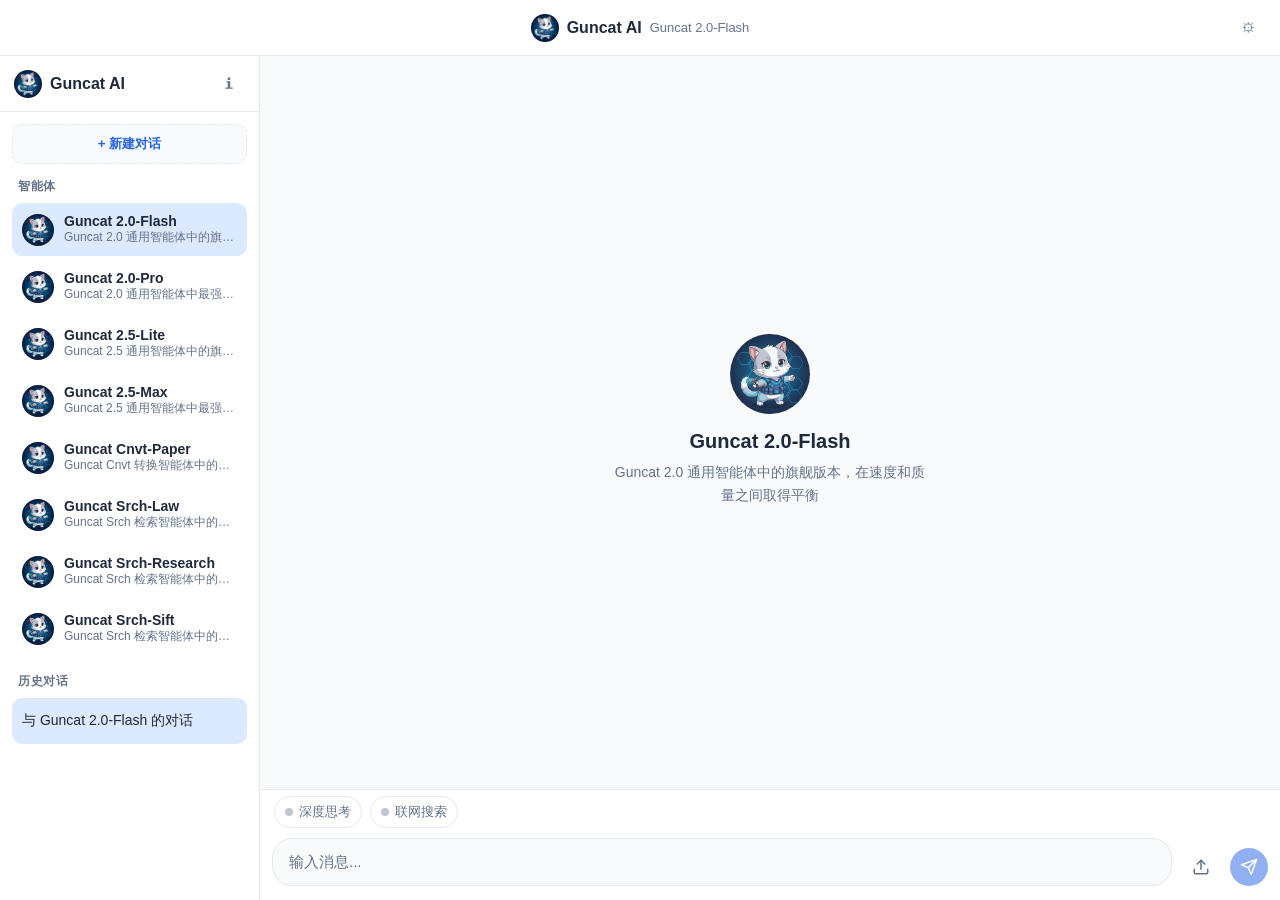
==== Guncat AI Web for API/index.html @ 1c925d7f "NEW" ====
<!DOCTYPE html>
<html lang="zh-CN">
<head>
  <meta charset="UTF-8">
  <meta name="viewport" content="width=device-width, initial-scale=1.0, maximum-scale=1.0, user-scalable=no">
  <title>Guncat AI</title>
  <link rel="icon" type="image/png" href="cat-avatar(1).png">
  <link rel="stylesheet" href="https://cdnjs.cloudflare.com/ajax/libs/highlight.js/11.9.0/styles/github-dark.min.css">
  <link rel="stylesheet" href="https://cdn.jsdelivr.net/npm/katex@0.16.9/dist/katex.min.css">
  <script src="https://cdnjs.cloudflare.com/ajax/libs/marked/12.0.0/marked.min.js"></script>
  <script src="https://cdnjs.cloudflare.com/ajax/libs/highlight.js/11.9.0/highlight.min.js"></script>
  <script src="https://cdn.jsdelivr.net/npm/katex@0.16.9/dist/katex.min.js"></script>
  <style>
    :root {
      --primary: #2563eb;
      --primary-light: #dbeafe;
      --bg: #f8fafc;
      --surface: #ffffff;
      --text: #1e293b;
      --text-secondary: #64748b;
      --border: #e2e8f0;
      --user-msg: #2563eb;
      --ai-msg: #f1f5f9;
      --shadow: 0 4px 6px -1px rgba(0,0,0,0.1);
    }

    @media (prefers-color-scheme: dark) {
      :root {
        --primary: #3b82f6;
        --primary-light: #1e3a5f;
        --bg: #0f172a;
        --surface: #1e293b;
        --text: #f1f5f9;
        --text-secondary: #94a3b8;
        --border: #334155;
        --user-msg: #3b82f6;
        --ai-msg: #1e293b;
        --shadow: 0 4px 6px -1px rgba(0,0,0,0.4);
      }
    }

    * { box-sizing: border-box; -webkit-tap-highlight-color: transparent; }
    html, body { height: 100%; margin: 0; font-family: -apple-system, BlinkMacSystemFont, "Segoe UI", Roboto, "Helvetica Neue", Arial, sans-serif; background: var(--bg); color: var(--text); }
    button { font-family: inherit; }

    .app { display: flex; flex-direction: column; height: 100vh; overflow: hidden; }

    /* Header */
    .header { height: 56px; background: var(--surface); border-bottom: 1px solid var(--border); display: flex; align-items: center; justify-content: space-between; padding: 0 12px; flex-shrink: 0; z-index: 10; }
    .header-left, .header-right { display: flex; align-items: center; gap: 8px; min-width: 80px; }
    .header-right { justify-content: flex-end; }
    .icon-btn { width: 40px; height: 40px; border-radius: 10px; border: none; background: transparent; color: var(--text-secondary); display: flex; align-items: center; justify-content: center; cursor: pointer; transition: background .2s; }
    .icon-btn:hover, .icon-btn:active { background: var(--bg); color: var(--primary); }
    .header-title { display: flex; align-items: center; gap: 8px; font-weight: 700; font-size: 16px; min-width: 0; }
    .header-title img { width: 28px; height: 28px; border-radius: 50%; object-fit: cover; flex-shrink: 0; }
    .header-title .brand-text { flex-shrink: 0; }
    .header-title .agent-name { max-width: 140px; overflow: hidden; text-overflow: ellipsis; white-space: nowrap; color: var(--text-secondary); font-weight: 500; font-size: 13px; }

    /* Main */
    .main { flex: 1; overflow: hidden; position: relative; display: flex; }

    /* Messages */
    .chat-area { flex: 1; display: flex; flex-direction: column; min-width: 0; }
    .messages { flex: 1; overflow-y: auto; padding: 16px 12px 120px; scroll-behavior: smooth; }
    .empty-state { display: flex; flex-direction: column; align-items: center; justify-content: center; height: 100%; color: var(--text-secondary); text-align: center; padding: 24px; }
    .empty-state img { width: 80px; height: 80px; border-radius: 50%; margin-bottom: 16px; opacity: .9; }
    .empty-state h2 { margin: 0 0 8px; font-size: 20px; color: var(--text); }
    .empty-state p { margin: 0 0 4px; font-size: 14px; line-height: 1.6; max-width: 320px; }

    .message { display: flex; gap: 10px; margin-bottom: 18px; animation: fadeIn .25s ease; }
    @keyframes fadeIn { from { opacity: 0; transform: translateY(6px); } to { opacity: 1; transform: translateY(0); } }
    .message.user { flex-direction: row-reverse; }
    .message .avatar { width: 34px; height: 34px; border-radius: 50%; flex-shrink: 0; object-fit: cover; background: var(--primary-light); }
    .message .bubble { max-width: min(82%, 680px); padding: 12px 14px; border-radius: 16px; font-size: 15px; line-height: 1.65; word-wrap: break-word; }
    .message.user .bubble { background: var(--user-msg); color: #fff; border-bottom-right-radius: 4px; }
    .message.ai .bubble { background: var(--ai-msg); color: var(--text); border-bottom-left-radius: 4px; }
    .message.ai.streaming .bubble::after { content: "▋"; animation: blink 1s infinite; margin-left: 2px; }
    @keyframes blink { 0%,100%{opacity:1} 50%{opacity:0} }

    .message-content { display: flex; flex-direction: column; align-items: flex-start; max-width: min(82%, 680px); }
    .message.ai .message-content { align-items: flex-start; }
    .message.user .message-content { align-items: flex-end; }
    .message-content .bubble { max-width: 100%; }
    .message-actions { display: flex; gap: 8px; margin-top: 6px; align-items: center; flex-wrap: wrap; }
    .message-actions .msg-action-btn { padding: 4px 10px; border-radius: 12px; border: 1px solid var(--border); background: var(--surface); color: var(--text-secondary); font-size: 12px; cursor: pointer; transition: all .2s; display: inline-flex; align-items: center; gap: 4px; }
    .message-actions .msg-action-btn:hover { border-color: var(--primary); color: var(--primary); background: var(--bg); }
    .message-actions .msg-action-btn.copied { border-color: #22c55e; color: #22c55e; background: rgba(34,197,94,.08); }
    .message.ai.streaming .message-actions { display: none; }

    .bubble pre { margin: 10px 0; border-radius: 10px; overflow-x: auto; }
    .bubble code { font-family: "SFMono-Regular", Consolas, "Liberation Mono", Menlo, monospace; font-size: 13px; }
    .code-block-wrapper { position: relative; }
    .code-block-wrapper pre { margin-top: 0; }
    .copy-code-btn { position: absolute; top: 6px; right: 6px; padding: 4px 8px; border-radius: 6px; border: none; background: var(--bg); color: var(--text-secondary); font-size: 12px; cursor: pointer; display: flex; align-items: center; gap: 4px; opacity: 0; transition: opacity .2s, background .2s; }
    .code-block-wrapper:hover .copy-code-btn { opacity: 1; }
    .copy-code-btn:hover { background: var(--surface); color: var(--text); }
    .copy-code-btn.copied { background: rgba(34,197,94,.25); color: #86efac; }
    @media (hover: none) {
      .copy-code-btn { opacity: 1; }
    }
    .bubble p { margin: 0 0 8px; }
    .bubble p:last-child { margin-bottom: 0; }
    .bubble ul, .bubble ol { margin: 8px 0; padding-left: 20px; }
    .bubble li { margin-bottom: 4px; }
    .bubble h1, .bubble h2, .bubble h3, .bubble h4 { margin: 14px 0 8px; line-height: 1.3; }
    .bubble blockquote { margin: 10px 0; padding: 8px 12px; border-left: 3px solid var(--primary); background: var(--primary-light); border-radius: 0 8px 8px 0; opacity: 0.6; }
    .bubble table { border-collapse: collapse; margin: 10px 0; font-size: 13px; }
    .bubble th, .bubble td { border: 1px solid var(--border); padding: 6px 10px; }
    .bubble th { background: var(--bg); }

    /* Input */
    .input-area { position: fixed; bottom: 0; left: 0; right: 0; background: var(--surface); border-top: 1px solid var(--border); padding: 10px 12px 14px; display: flex; gap: 10px; align-items: flex-end; z-index: 10; }
    .input-wrap { flex: 1; background: var(--bg); border: 1px solid var(--border); border-radius: 20px; padding: 10px 14px; display: flex; align-items: flex-end; gap: 8px; max-height: 140px; }
    #messageInput { flex: 1; border: none; outline: none; background: transparent; font-size: 15px; line-height: 1.5; resize: none; max-height: 120px; font-family: inherit; color: var(--text); }
    #messageInput::placeholder { color: var(--text-secondary); }
    .send-btn { width: 38px; height: 38px; border-radius: 50%; border: none; background: var(--primary); color: #fff; display: flex; align-items: center; justify-content: center; cursor: pointer; transition: opacity .2s, background .2s; flex-shrink: 0; }
    .send-btn:disabled { opacity: .5; cursor: not-allowed; }
    .send-btn.stop { background: #ef4444; }
    .send-btn.stop:hover { background: #dc2626; }
    .upload-btn { width: 38px; height: 38px; border-radius: 50%; border: none; background: transparent; color: var(--text-secondary); display: flex; align-items: center; justify-content: center; cursor: pointer; transition: all .2s; flex-shrink: 0; }
    .upload-btn:hover { background: var(--bg); color: var(--primary); }
    .upload-btn:disabled { opacity: .5; cursor: not-allowed; }
    .upload-btn.processing { color: var(--primary); animation: spin 1s linear infinite; }
    @keyframes spin { from { transform: rotate(0deg); } to { transform: rotate(360deg); } }
    .input-area.drag-over { border-color: var(--primary); box-shadow: inset 0 0 0 2px var(--primary-light); }
    .input-area.drag-over .input-wrap { border-color: var(--primary); background: var(--primary-light); }
    .file-preview-list { display: flex; flex-wrap: wrap; gap: 8px; margin: 0 0 6px; }
    .file-preview-item { display: flex; align-items: center; gap: 6px; padding: 6px 10px; background: var(--primary-light); border-radius: 16px; font-size: 13px; color: var(--primary); max-width: 100%; }
    .file-preview-item .file-name { flex: 1; overflow: hidden; text-overflow: ellipsis; white-space: nowrap; min-width: 0; }
    .file-preview-item .file-status { font-size: 11px; opacity: .8; flex-shrink: 0; }
    .file-preview-item .file-remove { width: 18px; height: 18px; border-radius: 50%; border: none; background: transparent; color: var(--primary); cursor: pointer; display: flex; align-items: center; justify-content: center; font-size: 11px; transition: background .2s; flex-shrink: 0; }
    .file-preview-item .file-remove:hover { background: var(--primary-light); }
    .attachments { display: flex; flex-wrap: wrap; gap: 6px; margin-top: 8px; align-items: center; }
    .attachment-tag { display: inline-flex; align-items: center; gap: 4px; padding: 5px 10px; background: var(--primary-light); border-radius: 12px; font-size: 12px; color: var(--primary); max-width: 100%; }
    .attachment-tag .attachment-name { overflow: hidden; text-overflow: ellipsis; white-space: nowrap; min-width: 0; }
    .message.user .attachment-tag { background: rgba(255,255,255,.2); color: #fff; }
    .attachment-thumb { width: 64px; height: 64px; object-fit: cover; border-radius: 8px; border: 1px solid var(--border); background: var(--bg); cursor: pointer; }
    .message.user .attachment-thumb { border-color: rgba(255,255,255,.3); background: rgba(255,255,255,.15); }

    /* Tool toggles (thinking / web search) */
    .tool-toggle { display: flex; align-items: center; gap: 6px; padding: 6px 10px; border-radius: 16px; border: 1px solid var(--border); background: var(--surface); cursor: pointer; font-size: 13px; color: var(--text-secondary); transition: all .2s; user-select: none; flex-shrink: 0; }
    .tool-toggle:hover { border-color: var(--primary); color: var(--primary); }
    .tool-toggle.active { background: var(--primary-light); border-color: var(--primary); color: var(--primary); font-weight: 600; }
    .tool-toggle .dot { width: 8px; height: 8px; border-radius: 50%; background: currentColor; opacity: .4; transition: opacity .2s; }
    .tool-toggle.active .dot { opacity: 1; box-shadow: 0 0 6px currentColor; }

    /* Input toolbar */
    .input-toolbar { display: flex; align-items: center; gap: 8px; padding: 0 14px 6px; margin: -4px -12px 4px; }

    /* Drawer */
    .drawer { position: fixed; top: 0; left: 0; width: 280px; height: 100%; background: var(--surface); box-shadow: var(--shadow); transform: translateX(-100%); transition: transform .25s ease; z-index: 30; display: flex; flex-direction: column; }
    .drawer.open { transform: translateX(0); }
    .drawer-header { height: 56px; border-bottom: 1px solid var(--border); display: flex; align-items: center; padding: 0 14px; font-weight: 700; gap: 8px; }
    .drawer-header img { width: 28px; height: 28px; border-radius: 50%; }
    .drawer-body { flex: 1; overflow-y: auto; padding: 12px; }
    .drawer-section { margin-bottom: 18px; }
    .drawer-section-title { font-size: 12px; font-weight: 600; color: var(--text-secondary); text-transform: uppercase; letter-spacing: .5px; margin-bottom: 8px; padding: 0 6px; }
    .new-chat-btn { width: 100%; padding: 10px; border-radius: 10px; border: 1px dashed var(--border); background: var(--bg); color: var(--primary); font-weight: 600; cursor: pointer; margin-bottom: 14px; }
    .new-chat-btn:hover { background: var(--primary-light); }
    .agent-item { display: flex; align-items: center; gap: 10px; padding: 10px; border-radius: 10px; cursor: pointer; transition: background .15s; margin-bottom: 4px; }
    .agent-item:hover { background: var(--bg); }
    .agent-item.active { background: var(--primary-light); }
    .agent-item img { width: 32px; height: 32px; border-radius: 50%; object-fit: cover; background: var(--primary-light); }
    .agent-info { flex: 1; min-width: 0; }
    .agent-info .name { font-size: 14px; font-weight: 600; white-space: nowrap; overflow: hidden; text-overflow: ellipsis; }
    .agent-info .desc { font-size: 12px; color: var(--text-secondary); white-space: nowrap; overflow: hidden; text-overflow: ellipsis; }
    .conv-item { display: flex; align-items: center; justify-content: space-between; padding: 10px; border-radius: 10px; cursor: pointer; transition: background .15s; margin-bottom: 4px; }
    .conv-item:hover { background: var(--bg); }
    .conv-item.active { background: var(--primary-light); }
    .conv-item .title { font-size: 14px; white-space: nowrap; overflow: hidden; text-overflow: ellipsis; flex: 1; }
    .conv-item .del { opacity: 0; color: var(--text-secondary); padding: 4px; border-radius: 6px; }
    .conv-item:hover .del { opacity: 1; }
    .conv-item .del:hover { color: #ef4444; background: rgba(239,68,68,.15); }

    /* Overlay */
    .overlay { position: fixed; inset: 0; background: rgba(0,0,0,.35); opacity: 0; pointer-events: none; transition: opacity .25s; z-index: 25; }
    .overlay.show { opacity: 1; pointer-events: auto; }

    /* Settings Modal */
    .modal { position: fixed; inset: 0; display: flex; align-items: flex-end; justify-content: center; z-index: 40; pointer-events: none; }
    .modal.show { pointer-events: auto; }
    .modal-backdrop { position: absolute; inset: 0; background: rgba(0,0,0,.4); opacity: 0; transition: opacity .25s; }
    .modal.show .modal-backdrop { opacity: 1; }
    .modal-panel { background: var(--surface); width: 100%; max-width: 560px; max-height: 90vh; border-radius: 20px 20px 0 0; transform: translateY(100%); transition: transform .3s ease; display: flex; flex-direction: column; z-index: 1; }
    .modal.show .modal-panel { transform: translateY(0); }
    .modal-header { padding: 16px; border-bottom: 1px solid var(--border); display: flex; align-items: center; justify-content: space-between; }
    .modal-header h3 { margin: 0; font-size: 18px; }
    .modal-close { width: 32px; height: 32px; border-radius: 8px; border: none; background: var(--bg); color: var(--text-secondary); cursor: pointer; }
    .modal-body { padding: 16px; overflow-y: auto; }
    .form-group { margin-bottom: 16px; }
    .form-group label { display: block; font-size: 13px; font-weight: 600; color: var(--text-secondary); margin-bottom: 6px; }
    .form-group select, .form-group input { width: 100%; padding: 10px 12px; border: 1px solid var(--border); border-radius: 10px; font-size: 14px; background: var(--bg); outline: none; color: var(--text); }
    .form-group input:focus, .form-group select:focus { border-color: var(--primary); }
    .preset-btns { display: flex; gap: 8px; margin-bottom: 12px; flex-wrap: wrap; }
    .preset-btn { padding: 8px 12px; border-radius: 8px; border: 1px solid var(--border); background: var(--bg); color: var(--text); font-size: 13px; cursor: pointer; }
    .preset-btn:hover { border-color: var(--primary); color: var(--primary); }
    .hint { font-size: 12px; color: var(--text-secondary); margin-top: 6px; line-height: 1.5; }
    .save-btn { width: 100%; padding: 12px; border-radius: 10px; border: none; background: var(--primary); color: #fff; font-weight: 600; cursor: pointer; margin-top: 8px; }
    .save-btn:hover { opacity: .9; }

    /* Advanced settings */
    .advanced-toggle { display: flex; align-items: center; justify-content: space-between; padding: 10px 0; border-top: 1px solid var(--border); margin-top: 8px; cursor: pointer; color: var(--text-secondary); font-size: 14px; font-weight: 600; }
    .advanced-toggle .arrow { transition: transform .2s; }
    .advanced-toggle.open .arrow { transform: rotate(180deg); }
    .advanced-panel { display: none; padding-bottom: 8px; }
    .advanced-panel.open { display: block; animation: slideDown .2s ease; }
    @keyframes slideDown { from { opacity: 0; transform: translateY(-6px); } to { opacity: 1; transform: translateY(0); } }
    .param-row { display: grid; grid-template-columns: 1fr 1fr; gap: 12px; }
    .param-help { font-size: 11px; color: var(--text-secondary); margin-top: 4px; }

    /* About modal */
    .drawer-header { position: relative; }
    .drawer-header .about-btn { width: 32px; height: 32px; margin-left: auto; border-radius: 8px; font-size: 20px; }
    .about-panel { max-width: 360px; }
    .about-body { text-align: center; padding: 24px 20px; }
    .about-logo img { width: 64px; height: 64px; border-radius: 50%; margin-bottom: 12px; }
    .about-logo .about-name { font-size: 20px; font-weight: 700; color: var(--text); margin-bottom: 4px; }
    .about-logo .about-version { font-size: 14px; color: var(--text-secondary); margin-bottom: 20px; }
    .about-links { margin-bottom: 20px; }
    .about-links a { display: inline-flex; align-items: center; gap: 8px; padding: 8px 16px; border-radius: 10px; background: var(--bg); color: var(--text); text-decoration: none; font-size: 14px; transition: background .2s, color .2s; border: 1px solid var(--border); }
    .about-links a:hover { background: var(--primary-light); color: var(--primary); border-color: var(--primary); }
    .about-copyright { font-size: 12px; color: var(--text-secondary); margin: 0; }

    /* Toast */
    .toast { position: fixed; top: 68px; left: 50%; transform: translateX(-50%) translateY(-20px); background: var(--surface); color: var(--text); padding: 10px 16px; border-radius: 20px; font-size: 13px; opacity: 0; pointer-events: none; transition: all .25s; z-index: 50; box-shadow: var(--shadow); }
    .toast.show { opacity: 1; transform: translateX(-50%) translateY(0); }

    /* Image preview lightbox */
    .img-lightbox { position: fixed; inset: 0; background: rgba(0,0,0,.78); display: flex; align-items: center; justify-content: center; opacity: 0; pointer-events: none; transition: opacity .25s; z-index: 60; padding: 24px; }
    .img-lightbox.show { opacity: 1; pointer-events: auto; }
    .img-lightbox img { max-width: min(720px, 80vw); max-height: min(540px, 70vh); border-radius: 12px; box-shadow: 0 20px 50px rgba(0,0,0,.4); object-fit: contain; background: #000; }
    .img-lightbox .close-btn { position: absolute; top: 16px; right: 16px; width: 40px; height: 40px; border-radius: 50%; border: none; background: var(--surface); color: var(--text); font-size: 20px; cursor: pointer; display: flex; align-items: center; justify-content: center; backdrop-filter: blur(4px); opacity: 0.85; }
    .img-lightbox .close-btn:hover { opacity: 1; }

    @media (min-width: 768px) {
      .drawer { position: relative; transform: none; width: 260px; box-shadow: none; border-right: 1px solid var(--border); }
      .header .menu-btn { display: none; }
      .overlay { display: none; }
      .messages { padding-bottom: 16px; }
      .input-area { position: relative; border-top: 1px solid var(--border); }
      .modal-panel { border-radius: 16px; transform: translateY(20px); opacity: 0; }
      .modal.show .modal-panel { transform: translateY(0); opacity: 1; }
      .modal { align-items: center; }
    }

    @media (max-width: 480px) {
      .header { padding: 0 8px; }
      .header-left, .header-right { min-width: auto; gap: 4px; }
      .header-title { gap: 6px; font-size: 15px; }
      .header-title .brand-text { display: none; }
      .header-title .agent-name { max-width: 160px; font-size: 12px; }
      .icon-btn { width: 36px; height: 36px; }
    }
  </style>
</head>
<body>
  <div class="app">
    <header class="header">
      <div class="header-left">
        <button class="icon-btn menu-btn" id="menuBtn" title="菜单">☰</button>
      </div>
      <div class="header-title">
        <img src="cat-avatar(1).png" alt="Guncat">
        <span class="brand-text">Guncat AI</span>
        <span class="agent-name" id="headerAgentName"></span>
      </div>
      <div class="header-right">
        <button class="icon-btn" id="settingsBtn" title="API 设置">⚙</button>
      </div>
    </header>

    <div class="main">
      <nav class="drawer" id="drawer">
        <div class="drawer-header">
          <img src="cat-avatar(1).png" alt="Guncat">
          <span>Guncat AI</span>
          <button class="icon-btn about-btn" id="aboutBtn" title="关于">ℹ</button>
        </div>
        <div class="drawer-body">
          <button class="new-chat-btn" id="newChatBtn">+ 新建对话</button>
          <div class="drawer-section">
            <div class="drawer-section-title">智能体</div>
            <div id="agentList"></div>
          </div>
          <div class="drawer-section">
            <div class="drawer-section-title">历史对话</div>
            <div id="conversationList"></div>
          </div>
        </div>
      </nav>

      <div class="overlay" id="overlay"></div>

      <div class="chat-area">
        <div class="messages" id="messages">
          <div class="empty-state">
            <img src="cat-avatar(1).png" alt="Guncat">
            <h2>Guncat AI</h2>
            <p>选择一个智能体，配置 API 后即可开始对话。</p>
            <p>支持 Deepseek API 与火山方舟引擎两种预置接入方式。</p>
          </div>
        </div>

        <div class="input-area">
          <div style="flex:1; display:flex; flex-direction:column;">
            <div class="input-toolbar">
              <div class="tool-toggle thinking-toggle" id="thinkingToggle" title="开启/关闭深度思考">
                <span class="dot"></span>
                <span>深度思考</span>
              </div>
              <div class="tool-toggle web-search-toggle" id="webSearchToggle" title="开启/关闭联网搜索">
                <span class="dot"></span>
                <span>联网搜索</span>
              </div>
            </div>
            <div class="file-preview-list" id="filePreviewList" style="display:none;"></div>
            <div class="input-wrap">
              <textarea id="messageInput" rows="1" placeholder="输入消息..."></textarea>
            </div>
          </div>
          <input type="file" id="fileInput" style="display:none" accept="image/*,.txt,.pdf,.doc,.docx,.json,.js,.ts,.md,.csv,.xlsx,.xls,.ppt,.pptx" multiple>
          <button class="upload-btn icon-btn" id="uploadBtn" title="上传文件/图片" type="button">
            <svg width="18" height="18" viewBox="0 0 24 24" fill="none" stroke="currentColor" stroke-width="2" stroke-linecap="round" stroke-linejoin="round"><path d="M21 15v4a2 2 0 0 1-2 2H5a2 2 0 0 1-2-2v-4"></path><polyline points="17 8 12 3 7 8"></polyline><line x1="12" y1="3" x2="12" y2="15"></line></svg>
          </button>
          <button class="send-btn" id="sendBtn" disabled>
            <svg width="18" height="18" viewBox="0 0 24 24" fill="none" stroke="currentColor" stroke-width="2" stroke-linecap="round" stroke-linejoin="round"><line x1="22" y1="2" x2="11" y2="13"></line><polygon points="22 2 15 22 11 13 2 9 22 2"></polygon></svg>
          </button>
        </div>
      </div>
    </div>
  </div>

  <div class="modal" id="settingsModal">
    <div class="modal-backdrop" id="settingsBackdrop"></div>
    <div class="modal-panel">
      <div class="modal-header">
        <h3>API 配置</h3>
        <button class="modal-close" id="closeSettings">✕</button>
      </div>
      <div class="modal-body">
        <div class="form-group">
          <label>快速选择预设</label>
          <div class="preset-btns">
            <button class="preset-btn" data-preset="deepseek">Deepseek API</button>
            <button class="preset-btn" data-preset="volcano">火山方舟引擎</button>
          </div>
        </div>
        <div class="form-group">
          <label for="apiProvider">接入方式</label>
          <select id="apiProvider">
            <option value="custom">自定义 OpenAI 兼容接口</option>
            <option value="deepseek">Deepseek API</option>
            <option value="volcano">火山方舟引擎</option>
          </select>
        </div>
        <div class="form-group">
          <label for="apiBaseUrl">Base URL</label>
          <input type="text" id="apiBaseUrl" placeholder="https://api.example.com/v1">
        </div>
        <div class="form-group">
          <label for="apiKey">API Key</label>
          <input type="password" id="apiKey" placeholder="sk-...">
        </div>
        <div class="form-group">
          <label for="apiModel">模型名称 / Endpoint ID</label>
          <input type="text" id="apiModel" placeholder="deepseek-chat">
        </div>
        <div class="advanced-toggle" id="advancedToggle">
          <span>高级模型参数</span>
          <span class="arrow">▼</span>
        </div>
        <div class="advanced-panel" id="advancedPanel">
          <div class="form-group">
            <label for="apiTemperature">Temperature</label>
            <input type="number" id="apiTemperature" step="0.1" min="0" max="2" placeholder="例如 0.7">
            <p class="param-help">数值越低回答越确定，越高越随机。</p>
          </div>
          <div class="param-row">
            <div class="form-group">
              <label for="apiTopP">Top P</label>
              <input type="number" id="apiTopP" step="0.1" min="0" max="1" placeholder="0.9">
            </div>
            <div class="form-group">
              <label for="apiMaxTokens">Max Tokens</label>
              <input type="number" id="apiMaxTokens" step="1" min="1" placeholder="4096">
            </div>
          </div>
          <div class="form-group">
            <label for="apiExtraBody">额外请求参数（JSON 格式）</label>
            <textarea id="apiExtraBody" rows="3" placeholder='{"presence_penalty": 0, "frequency_penalty": 0}' style="width:100%; padding:10px 12px; border:1px solid var(--border); border-radius:10px; font-size:13px; font-family:monospace; resize:vertical;"></textarea>
            <p class="param-help">会合并到请求体中，适合自定义 provider 专属参数。</p>
          </div>
        </div>
        <div class="advanced-toggle" id="multimodalToggle">
          <span>多模态解析 API（可选）</span>
          <span class="arrow">▼</span>
        </div>
        <div class="advanced-panel" id="multimodalPanel">
          <p class="param-help">上传图片或文件时，先用该 API 解析内容。默认使用智谱 GLM-4.6V-Flash。</p>
          <div class="form-group">
            <label for="mmBaseUrl">Base URL</label>
            <input type="text" id="mmBaseUrl" placeholder="https://open.bigmodel.cn/api/paas/v4">
          </div>
          <div class="form-group">
            <label for="mmApiKey">API Key</label>
            <input type="password" id="mmApiKey" placeholder="...">
          </div>
          <div class="form-group">
            <label for="mmModel">模型名称</label>
            <input type="text" id="mmModel" placeholder="glm-4.6v-flash">
          </div>
        </div>
        <p class="hint" id="apiHint">所有配置仅保存在浏览器本地（localStorage），不会上传到任何服务器。</p>
        <button class="save-btn" id="saveSettings">保存配置</button>
      </div>
    </div>
  </div>

  <div class="toast" id="toast"></div>

  <div class="modal" id="aboutModal">
    <div class="modal-backdrop" id="aboutBackdrop"></div>
    <div class="modal-panel about-panel">
      <div class="modal-header">
        <h3>关于</h3>
        <button class="modal-close" id="closeAbout">✕</button>
      </div>
      <div class="modal-body about-body">
        <div class="about-logo">
          <img src="cat-avatar(1).png" alt="Guncat">
          <div class="about-name">Guncat AI</div>
          <div class="about-version">version 3.0.0</div>
        </div>
        <div class="about-links">
          <a href="https://github.com/zhubowen-bot" target="_blank" rel="noopener noreferrer">
            <svg width="16" height="16" viewBox="0 0 24 24" fill="currentColor"><path d="M12 0C5.37 0 0 5.37 0 12c0 5.31 3.435 9.795 8.205 11.385.6.105.825-.255.825-.57 0-.285-.015-1.23-.015-2.235-3.015.555-3.795-.735-4.035-1.41-.135-.345-.72-1.41-1.23-1.695-.42-.225-1.02-.78-.015-.795.945-.015 1.62.87 1.845 1.23 1.08 1.815 2.805 1.305 3.495.99.105-.78.42-1.305.765-1.605-2.67-.3-5.46-1.335-5.46-5.925 0-1.305.465-2.385 1.23-3.225-.12-.3-.54-1.53.12-3.18 0 0 1.005-.315 3.3 1.23.96-.27 1.98-.405 3-.405s2.04.135 3 .405c2.295-1.56 3.3-1.23 3.3-1.23.66 1.65.24 2.88.12 3.18.765.84 1.23 1.905 1.23 3.225 0 4.605-2.805 5.625-5.475 5.925.435.375.81 1.095.81 2.22 0 1.605-.015 2.895-.015 3.3 0 .315.225.69.825.57A12.02 12.02 0 0024 12c0-6.63-5.37-12-12-12z"/></svg>
            <span>开源仓库</span>
          </a>
        </div>
        <p class="about-copyright">© 2026 Guncat AI</p>
      </div>
    </div>
  </div>

  <div class="img-lightbox" id="imgLightbox">
    <button class="close-btn" id="imgLightboxClose" title="关闭">✕</button>
    <img src="" alt="预览" id="imgLightboxImg">
  </div>

  <script>
    (function() {
      const LS_KEYS = {
        config: 'guncat_api_config',
        multimodalConfig: 'guncat_mm_config',
        conversations: 'guncat_conversations',
        currentAgent: 'guncat_current_agent',
        currentConv: 'guncat_current_conv',
        thinking: 'guncat_thinking_enabled',
        webSearch: 'guncat_web_search_enabled'
      };

      const DEFAULT_MM_CONFIG = {
        baseUrl: 'https://open.bigmodel.cn/api/paas/v4',
        apiKey: '',
        model: 'glm-4.6v-flash'
      };

      const PRESETS = {
        deepseek: { provider: 'deepseek', baseUrl: 'https://api.deepseek.com', model: 'deepseek-chat' },
        volcano: { provider: 'volcano', baseUrl: 'https://ark.cn-beijing.volces.com/api/v3', model: '' }
      };

      let agents = [];
      let currentAgent = null;
      let currentConversationId = null;
      let conversations = [];
      let isStreaming = false;
      let abortController = null;
      let thinkingEnabled = localStorage.getItem(LS_KEYS.thinking) === 'true';
      let webSearchEnabled = localStorage.getItem(LS_KEYS.webSearch) === 'true';
      let pendingFiles = [];

      // 流式输出渲染节流，避免输出太快时页面抖动
      let streamUpdatePending = false;
      let streamUpdateEl = null;
      let streamUpdateContent = null;
      let streamUpdateLastTime = 0;
      const STREAM_UPDATE_INTERVAL = 50; // ms，约 20fps

      const ICONS = {
        send: '<svg width="18" height="18" viewBox="0 0 24 24" fill="none" stroke="currentColor" stroke-width="2" stroke-linecap="round" stroke-linejoin="round"><line x1="22" y1="2" x2="11" y2="13"></line><polygon points="22 2 15 22 11 13 2 9 22 2"></polygon></svg>',
        stop: '<svg width="18" height="18" viewBox="0 0 24 24" fill="none" stroke="currentColor" stroke-width="2" stroke-linecap="round" stroke-linejoin="round"><rect x="6" y="6" width="12" height="12" rx="2" ry="2"></rect></svg>'
      };

      const els = {
        messages: document.getElementById('messages'),
        input: document.getElementById('messageInput'),
        sendBtn: document.getElementById('sendBtn'),
        menuBtn: document.getElementById('menuBtn'),
        drawer: document.getElementById('drawer'),
        overlay: document.getElementById('overlay'),
        agentList: document.getElementById('agentList'),
        conversationList: document.getElementById('conversationList'),
        newChatBtn: document.getElementById('newChatBtn'),
        settingsBtn: document.getElementById('settingsBtn'),
        settingsModal: document.getElementById('settingsModal'),
        settingsBackdrop: document.getElementById('settingsBackdrop'),
        closeSettings: document.getElementById('closeSettings'),
        saveSettings: document.getElementById('saveSettings'),
        apiProvider: document.getElementById('apiProvider'),
        apiBaseUrl: document.getElementById('apiBaseUrl'),
        apiKey: document.getElementById('apiKey'),
        apiModel: document.getElementById('apiModel'),
        apiHint: document.getElementById('apiHint'),
        headerAgentName: document.getElementById('headerAgentName'),
        toast: document.getElementById('toast'),
        thinkingToggle: document.getElementById('thinkingToggle'),
        webSearchToggle: document.getElementById('webSearchToggle'),
        advancedToggle: document.getElementById('advancedToggle'),
        advancedPanel: document.getElementById('advancedPanel'),
        apiTemperature: document.getElementById('apiTemperature'),
        apiTopP: document.getElementById('apiTopP'),
        apiMaxTokens: document.getElementById('apiMaxTokens'),
        apiExtraBody: document.getElementById('apiExtraBody'),
        uploadBtn: document.getElementById('uploadBtn'),
        fileInput: document.getElementById('fileInput'),
        filePreviewList: document.getElementById('filePreviewList'),
        multimodalToggle: document.getElementById('multimodalToggle'),
        multimodalPanel: document.getElementById('multimodalPanel'),
        mmBaseUrl: document.getElementById('mmBaseUrl'),
        mmApiKey: document.getElementById('mmApiKey'),
        mmModel: document.getElementById('mmModel'),
        imgLightbox: document.getElementById('imgLightbox'),
        imgLightboxImg: document.getElementById('imgLightboxImg'),
        imgLightboxClose: document.getElementById('imgLightboxClose'),
        aboutBtn: document.getElementById('aboutBtn'),
        aboutModal: document.getElementById('aboutModal'),
        aboutBackdrop: document.getElementById('aboutBackdrop'),
        closeAbout: document.getElementById('closeAbout')
      };

      function showToast(msg) {
        els.toast.textContent = msg;
        els.toast.classList.add('show');
        setTimeout(() => els.toast.classList.remove('show'), 2200);
      }

      function openImageLightbox(src) {
        els.imgLightboxImg.src = src;
        els.imgLightbox.classList.add('show');
      }
      function closeImageLightbox() {
        els.imgLightbox.classList.remove('show');
        setTimeout(() => { els.imgLightboxImg.src = ''; }, 250);
      }

      function loadFromStorage(key, fallback) {
        try { return JSON.parse(localStorage.getItem(key)) || fallback; }
        catch { return fallback; }
      }
      function saveToStorage(key, val) { localStorage.setItem(key, JSON.stringify(val)); }

      async function loadAgents() {
        try {
          const res = await fetch('agents.json');
          if (!res.ok) throw new Error('无法加载 agents.json');
          const data = await res.json();
          agents = data.agents || [];
          for (const agent of agents) {
            if (agent.promptFile) {
              try {
                const pr = await fetch(agent.promptFile);
                if (pr.ok) agent.systemPrompt = await pr.text();
              } catch (e) { console.warn('加载提示词失败:', agent.promptFile, e); }
            }
          }
          renderAgentList();
        } catch (err) {
          showToast('加载智能体失败：' + err.message);
        }
      }

      function renderAgentList() {
        els.agentList.innerHTML = agents.map(a => `
          <div class="agent-item ${currentAgent?.id === a.id ? 'active' : ''}" data-id="${a.id}">
            <img src="cat-avatar(1).png" alt="">
            <div class="agent-info">
              <div class="name">${escapeHtml(a.name)}</div>
              <div class="desc">${escapeHtml(a.description)}</div>
            </div>
          </div>
        `).join('');
        els.agentList.querySelectorAll('.agent-item').forEach(el => {
          el.addEventListener('click', () => { selectAgent(el.dataset.id); closeDrawer(); });
        });
      }

      function cleanupEmptyConversation() {
        const currentConv = getCurrentConversation();
        if (currentConv && currentConv.messages.length === 0) {
          conversations = conversations.filter(c => c.id !== currentConv.id);
          currentConversationId = null;
          saveConversations();
        }
      }

      function selectAgent(id, options = {}) {
        const agent = agents.find(a => a.id === id);
        if (!agent) return;
        currentAgent = agent;
        localStorage.setItem(LS_KEYS.currentAgent, id);
        els.headerAgentName.textContent = agent.name;
        renderAgentList();

        if (!options.skipConversationSwitch) {
          cleanupEmptyConversation();
          const agentConvs = conversations
            .filter(c => c.agentId === id)
            .sort((a, b) => b.createdAt - a.createdAt);
          if (agentConvs.length > 0) {
            openConversation(agentConvs[0].id, { skipAgentSync: true });
          } else {
            startNewConversation();
          }
        }
      }

      function loadConversations() {
        conversations = loadFromStorage(LS_KEYS.conversations, []);
        const savedConv = localStorage.getItem(LS_KEYS.currentConv);
        if (savedConv && conversations.find(c => c.id === savedConv)) {
          openConversation(savedConv);
        } else if (conversations.length) {
          openConversation(conversations[0].id);
        } else {
          const savedAgentId = localStorage.getItem(LS_KEYS.currentAgent);
          const defaultAgentId = savedAgentId && agents.find(a => a.id === savedAgentId) ? savedAgentId : agents[0]?.id;
          if (defaultAgentId) selectAgent(defaultAgentId);
        }
        renderConversationList();
      }

      function saveConversations() {
        try {
          saveToStorage(LS_KEYS.conversations, conversations);
        } catch (err) {
          console.error('保存对话失败:', err);
          showToast('保存对话失败：数据过大，请减少附件或图片大小');
        }
      }

      function renderConversationList() {
        els.conversationList.innerHTML = conversations.map(c => {
          const agent = agents.find(a => a.id === c.agentId) || agents[0] || { name: '智能体' };
          const title = c.title || `与 ${agent.name} 的对话`;
          return `
            <div class="conv-item ${currentConversationId === c.id ? 'active' : ''}" data-id="${c.id}">
              <span class="title">${escapeHtml(title)}</span>
              <span class="del" title="删除">🗑</span>
            </div>
          `;
        }).join('');
        els.conversationList.querySelectorAll('.conv-item').forEach(el => {
          el.addEventListener('click', (e) => {
            if (e.target.classList.contains('del')) {
              e.stopPropagation();
              deleteConversation(el.dataset.id);
            } else {
              openConversation(el.dataset.id);
              closeDrawer();
            }
          });
        });
      }

      function startNewConversation() {
        cleanupEmptyConversation();
        const id = 'conv_' + Date.now();
        const conv = { id, agentId: currentAgent?.id, title: '', messages: [], createdAt: Date.now() };
        conversations.unshift(conv);
        saveConversations();
        openConversation(id);
        renderConversationList();
      }

      function openConversation(id, options = {}) {
        const conv = conversations.find(c => c.id === id);
        if (!conv) return;
        currentConversationId = id;
        localStorage.setItem(LS_KEYS.currentConv, id);
        if (!options.skipAgentSync && conv.agentId && (!currentAgent || currentAgent.id !== conv.agentId)) {
          selectAgent(conv.agentId, { skipConversationSwitch: true });
        }
        renderMessages();
        renderConversationList();
      }

      function deleteConversation(id) {
        conversations = conversations.filter(c => c.id !== id);
        saveConversations();
        if (currentConversationId === id) {
          if (conversations.length) openConversation(conversations[0].id);
          else startNewConversation();
        } else {
          renderConversationList();
        }
      }

      function getCurrentConversation() {
        return conversations.find(c => c.id === currentConversationId);
      }

      function renderMessages() {
        const conv = getCurrentConversation();
        if (!conv || !conv.messages.length) {
          els.messages.innerHTML = `
            <div class="empty-state">
              <img src="cat-avatar(1).png" alt="Guncat">
              <h2>${currentAgent ? escapeHtml(currentAgent.name) : 'Guncat AI'}</h2>
              <p>${currentAgent ? escapeHtml(currentAgent.description) : '选择一个智能体开始对话'}</p>
            </div>`;
          return;
        }
        els.messages.innerHTML = conv.messages.map(m => createMessageHTML(m)).join('');
        els.messages.querySelectorAll('pre code').forEach(block => hljs.highlightElement(block));
        enhanceCodeBlocks(els.messages);
        scrollToBottom();
      }

      function createMessageHTML(msg) {
        const isUser = msg.role === 'user';
        const avatar = isUser ? '' : 'cat-avatar(1).png';
        const name = isUser ? '我' : (currentAgent?.name || 'AI');
        let htmlContent;
        if (isUser) {
          htmlContent = escapeHtml(msg.displayContent || msg.content);
          if (msg.attachments?.length) {
          htmlContent += `<div class="attachments">` +
            msg.attachments.map(a => {
              if (a.type === 'image' && a.thumbnail) {
                return `<img class="attachment-thumb" src="${escapeHtml(a.thumbnail)}" title="${escapeHtml(a.name)}" alt="${escapeHtml(a.name)}">`;
              }
              return `<span class="attachment-tag" title="已随消息发送"><span>📎</span><span class="attachment-name">${escapeHtml(a.name)}</span></span>`;
            }).join('') +
            `</div>`;
        }
        } else {
          htmlContent = renderRichContent(msg.content || '');
        }
        if (isUser) {
          return `
            <div class="message user" data-id="${msg.id}">
              <div class="bubble">${htmlContent}</div>
            </div>
          `;
        }
        return `
          <div class="message ai" data-id="${msg.id}">
            <img class="avatar" src="${avatar}" alt="${escapeHtml(name)}">
            <div class="message-content">
              <div class="bubble">${htmlContent}</div>
              <div class="message-actions">
                <button class="msg-action-btn" data-action="copy-text" type="button">复制</button>
                <button class="msg-action-btn" data-action="copy-md" type="button">复制 Markdown</button>
                <button class="msg-action-btn" data-action="regenerate" type="button">重新回答</button>
              </div>
            </div>
          </div>
        `;
      }

      function appendMessage(role, content, streaming = false) {
        const msg = { id: 'msg_' + Date.now() + '_' + Math.random().toString(36).slice(2, 7), role, content };
        const conv = getCurrentConversation();
        if (conv) {
          conv.messages.push(msg);
          if (role === 'user' && !conv.title && content) {
            conv.title = (msg.displayContent || content).slice(0, 24) + ((msg.displayContent || content).length > 24 ? '...' : '');
            renderConversationList();
          }
          saveConversations();
        }
        if (!els.messages.querySelector('.message')) {
          els.messages.innerHTML = '';
        }
        const temp = document.createElement('div');
        temp.innerHTML = createMessageHTML(msg);
        const el = temp.firstElementChild;
        if (streaming) el.classList.add('streaming');
        els.messages.appendChild(el);
        if (!streaming) scrollToBottom();
        return { msg, el };
      }

      function appendUserMessage(displayContent, content, attachments, options = {}) {
        const msg = {
          id: 'msg_' + Date.now() + '_' + Math.random().toString(36).slice(2, 7),
          role: 'user',
          content,
          displayContent,
          attachments
        };
        const conv = getCurrentConversation();
        if (conv) {
          conv.messages.push(msg);
          if (!options.skipTitle && !conv.title && displayContent) {
            conv.title = displayContent.slice(0, 24) + (displayContent.length > 24 ? '...' : '');
            renderConversationList();
          }
          saveConversations();
        }
        if (!els.messages.querySelector('.message')) {
          els.messages.innerHTML = '';
        }
        const temp = document.createElement('div');
        temp.innerHTML = createMessageHTML(msg);
        const el = temp.firstElementChild;
        els.messages.appendChild(el);
        scrollToBottom();
        return { msg, el };
      }

      function renderRichContent(content) {
        // 0. 修正 AI 非标准围栏写法：
        //    ```lang 内容 ```  →  标准围栏
        //    ```lang\n...\n```lang  →  标准闭合
        content = content.replace(/(^|\n)```(\w*)[ \t]+(.*?)\s*```(\n|$)/gms, '$1```$2\n$3\n```$4');
        content = content.replace(/(^```\w+\s*\n[\s\S]*?)^```\w+\s*$/gm, '$1```');

        // 1. 先保护代码块（行内 + 围栏），避免被后续 LaTeX 处理误伤
        const codePlaceholders = [];
        function protectCode(match) {
          codePlaceholders.push(match);
          return `@@CODE_RAW_${codePlaceholders.length - 1}@@`;
        }
        content = content.replace(/^```[\s\S]*?^```/gm, protectCode);
        content = content.replace(/`[^`\n]+`/g, protectCode);

        // 2. 保护并预处理 LaTeX 公式
        const latexPlaceholders = [];
        function protectLatex(match) {
          latexPlaceholders.push(match);
          return `@@LATEX_RAW_${latexPlaceholders.length - 1}@@`;
        }

        // 把独立片段（如 \frac{dy}{dx}）先包成 $...$
        content = wrapLatexFragments(content);

        // 标准公式分隔符：$$...$$、\[...\]、\(...\)、$...$
        content = content.replace(/\$\$[\s\S]*?\$\$/g, protectLatex);
        content = content.replace(/\\\[[\s\S]*?\\\]/g, protectLatex);
        content = content.replace(/\\\([\s\S]*?\\\)/g, protectLatex);
        content = content.replace(/(?<!\$)\$[^$\s][^$\n]*?\$(?!\$)/g, protectLatex);

        // 3. LaTeX 保护完成后，恢复代码块让 marked 正常解析为 <pre><code>
        codePlaceholders.forEach((match, i) => {
          content = content.replace(`@@CODE_RAW_${i}@@`, match);
        });

        // 4. 解析 Markdown
        let html = marked.parse(content);

        // 5. 保护解析后生成的代码块 HTML，避免 KaTeX 处理
        const htmlCodePlaceholders = [];
        html = html.replace(/<pre[\s\S]*?<\/pre>|<code[\s\S]*?<\/code>/g, match => {
          htmlCodePlaceholders.push(match);
          return `@@CODE_HTML_${htmlCodePlaceholders.length - 1}@@`;
        });

        // 6. 渲染 LaTeX
        latexPlaceholders.forEach((raw, i) => {
          let tex = raw;
          let displayMode = false;
          if (tex.startsWith('$$') && tex.endsWith('$$')) {
            displayMode = true;
            tex = tex.slice(2, -2);
          } else if (tex.startsWith('\\[') && tex.endsWith('\\]')) {
            displayMode = true;
            tex = tex.slice(2, -2);
          } else if (tex.startsWith('\\(') && tex.endsWith('\\)')) {
            tex = tex.slice(2, -2);
          } else if (tex.startsWith('$') && tex.endsWith('$')) {
            tex = tex.slice(1, -1);
          }
          const rendered = renderKatex(tex.trim(), displayMode);
          html = html.replace(`@@LATEX_RAW_${i}@@`, rendered);
        });

        // 7. 恢复所有代码块 HTML
        htmlCodePlaceholders.forEach((match, i) => {
          html = html.replace(`@@CODE_HTML_${i}@@`, match);
        });
        return html;
      }

      function wrapLatexFragments(content) {
        // 匹配常见的独立 LaTeX 命令序列，例如：
        // \frac{dy}{dx}、\boxed{x}、\sum_{i=1}^{n}、\sin(xy)、\ln \frac{x+1}{y}
        // 只在尚未被 $$/\[\]/\(\)/$ 包裹的文本中处理
        const knownMathCmds = /^(?:frac|boxed|sqrt|sum|prod|int|oint|lim|log|ln|exp|sin|cos|tan|cot|sec|csc|arcsin|arccos|arctan|sinh|cosh|tanh|alpha|beta|gamma|delta|epsilon|zeta|eta|theta|iota|kappa|lambda|mu|nu|xi|pi|rho|sigma|tau|upsilon|phi|chi|psi|omega|Gamma|Delta|Theta|Lambda|Xi|Pi|Sigma|Upsilon|Phi|Psi|Omega|pm|mp|times|div|cdot|infty|partial|nabla|forall|exists|in|notin|subset|subseteq|cup|cap|vee|wedge|equiv|approx|neq|leq|geq|cdot|dots|cdots|vdots|ddots|vec|overline|underline|hat|tilde|bar|dot|ddot|mathbf|mathrm|mathsf|mathtt|mathcal|mathfrak|mathbb|left|right|big|Big|bigg|Bigg|begin|end)$/;

        // 用占位符跳过已被保护的公式
        const skipPlaceholders = [];
        function skip(match) {
          skipPlaceholders.push(match);
          return `@@SKIP_${skipPlaceholders.length - 1}@@`;
        }
        const protectedContent = content
          .replace(/\$\$[\s\S]*?\$\$/g, skip)
          .replace(/\\\[[\s\S]*?\\\]/g, skip)
          .replace(/\\\([\s\S]*?\\\)/g, skip)
          .replace(/(?<!\$)\$[^$\s][^$\n]*?\$(?!\$)/g, skip);

        // 匹配 \cmd 及紧随其后的参数/上下标
        const wrapped = protectedContent.replace(
          /\\([a-zA-Z]+)(\s*(?:\{[^{}]*\}|\([^\(\)]*\)|\[[^\[\]]*\]|\^\{[^{}]*\}|_[{[]?[^{}\[\]\s]+[}\]]?))*/g,
          (match, cmd) => {
            const looksLikeMath = /[{}_^\\]|\(.*\)|\[.*\]/.test(match) || knownMathCmds.test(cmd);
            if (!looksLikeMath) return match;
            return `$${match}$`;
          }
        );

        // 恢复被跳过的公式
        let result = wrapped;
        skipPlaceholders.forEach((match, i) => {
          result = result.replace(`@@SKIP_${i}@@`, match);
        });
        return result;
      }

      function renderKatex(tex, displayMode) {
        try {
          return katex.renderToString(tex.trim(), { displayMode, throwOnError: false });
        } catch {
          return displayMode ? `<pre>${escapeHtml(tex)}</pre>` : `<code>${escapeHtml(tex)}</code>`;
        }
      }

      function enhanceCodeBlocks(container) {
        container.querySelectorAll('.bubble pre').forEach(pre => {
          if (pre.parentElement?.classList.contains('code-block-wrapper')) return;
          const wrapper = document.createElement('div');
          wrapper.className = 'code-block-wrapper';
          pre.parentNode.insertBefore(wrapper, pre);
          wrapper.appendChild(pre);

          const btn = document.createElement('button');
          btn.className = 'copy-code-btn';
          btn.type = 'button';
          btn.innerHTML = '<svg width="12" height="12" viewBox="0 0 24 24" fill="none" stroke="currentColor" stroke-width="2" stroke-linecap="round" stroke-linejoin="round"><rect x="9" y="9" width="13" height="13" rx="2" ry="2"></rect><path d="M5 15H4a2 2 0 0 1-2-2V4a2 2 0 0 1 2-2h9a2 2 0 0 1 2 2v1"></path></svg><span>复制</span>';
          btn.addEventListener('click', async () => {
            const code = pre.querySelector('code');
            const text = code ? code.textContent : pre.textContent;
            try {
              await navigator.clipboard.writeText(text);
              btn.classList.add('copied');
              btn.querySelector('span').textContent = '已复制';
              setTimeout(() => { btn.classList.remove('copied'); btn.querySelector('span').textContent = '复制'; }, 1800);
            } catch (err) {
              showToast('复制失败');
            }
          });
          wrapper.appendChild(btn);
        });
      }

      function markdownToPlainText(md) {
        let html = marked.parse(md || '');
        html = html
          .replace(/<\/p>/gi, '</p>\n\n')
          .replace(/<br\s*\/?>/gi, '\n')
          .replace(/<\/h[1-6]>/gi, '\n\n')
          .replace(/<\/li>/gi, '</li>\n')
          .replace(/<\/pre>/gi, '</pre>\n\n')
          .replace(/<\/tr>/gi, '</tr>\n')
          .replace(/<\/td>/gi, '</td>\t');
        const div = document.createElement('div');
        div.innerHTML = html;
        return div.textContent.replace(/\n{3,}/g, '\n\n').trim();
      }

      function showCopyFeedback(btn, text) {
        const original = btn.textContent;
        btn.textContent = text;
        btn.classList.add('copied');
        setTimeout(() => { btn.textContent = original; btn.classList.remove('copied'); }, 1800);
      }

      async function copyMessagePlainText(msg, btn) {
        try {
          await navigator.clipboard.writeText(markdownToPlainText(msg.content));
          showCopyFeedback(btn, '已复制');
        } catch (err) {
          showToast('复制失败');
        }
      }

      async function copyMessageMarkdown(msg, btn) {
        try {
          await navigator.clipboard.writeText(msg.content || '');
          showCopyFeedback(btn, '已复制');
        } catch (err) {
          showToast('复制失败');
        }
      }

      function regenerateMessage(aiMsg) {
        if (isStreaming) { showToast('AI 正在回复中，请稍候'); return; }
        const conv = getCurrentConversation();
        if (!conv) return;
        const aiIndex = conv.messages.findIndex(m => m.id === aiMsg.id);
        if (aiIndex < 0) return;
        let userMsg = null;
        for (let i = aiIndex - 1; i >= 0; i--) {
          if (conv.messages[i].role === 'user') { userMsg = conv.messages[i]; break; }
        }
        if (!userMsg) { showToast('未找到对应的问题'); return; }

        const config = loadFromStorage(LS_KEYS.config, {});
        if (!config.apiKey) { showToast('请先配置 API Key'); openSettings(); return; }

        const newDisplayContent = '重新回答：' + (userMsg.displayContent || userMsg.content || '');
        const newContent = '重新回答：' + (userMsg.content || '');
        const attachments = userMsg.attachments ? JSON.parse(JSON.stringify(userMsg.attachments)) : [];

        appendUserMessage(newDisplayContent, newContent, attachments, { skipTitle: true });
        streamChat(newContent, config);
      }

      function updateStreamingMessage(el, content) {
        streamUpdateEl = el;
        streamUpdateContent = content;
        if (streamUpdatePending) return;
        streamUpdatePending = true;
        requestAnimationFrame(() => {
          const now = performance.now();
          const elapsed = now - streamUpdateLastTime;
          if (elapsed >= STREAM_UPDATE_INTERVAL) {
            flushStreamUpdate();
          } else {
            setTimeout(flushStreamUpdate, STREAM_UPDATE_INTERVAL - elapsed);
          }
        });
      }

      function flushStreamUpdate() {
        streamUpdatePending = false;
        streamUpdateLastTime = performance.now();
        if (!streamUpdateEl || streamUpdateContent === null) return;
        const bubble = streamUpdateEl.querySelector('.bubble');
        bubble.innerHTML = renderRichContent(streamUpdateContent);
        bubble.querySelectorAll('pre code').forEach(block => hljs.highlightElement(block));
        enhanceCodeBlocks(streamUpdateEl);
        scrollToBottom();
      }

      function scrollToBottom() {
        els.messages.scrollTop = els.messages.scrollHeight;
      }

      function getMultimodalConfig() {
        return loadFromStorage(LS_KEYS.multimodalConfig, DEFAULT_MM_CONFIG);
      }

      function readFileAsText(file) {
        return new Promise((resolve, reject) => {
          const reader = new FileReader();
          reader.onload = e => resolve(e.target.result);
          reader.onerror = reject;
          reader.readAsText(file);
        });
      }

      function readFileAsDataURL(file) {
        return new Promise((resolve, reject) => {
          const reader = new FileReader();
          reader.onload = e => resolve(e.target.result);
          reader.onerror = reject;
          reader.readAsDataURL(file);
        });
      }

      function createImageThumbnail(dataUrl, maxSize = 160, quality = 0.72) {
        return new Promise((resolve) => {
          const img = new Image();
          img.onload = () => {
            const scale = Math.min(1, maxSize / Math.max(img.width, img.height));
            const width = Math.max(1, Math.floor(img.width * scale));
            const height = Math.max(1, Math.floor(img.height * scale));
            const canvas = document.createElement('canvas');
            canvas.width = width;
            canvas.height = height;
            const ctx = canvas.getContext('2d');
            ctx.fillStyle = '#ffffff';
            ctx.fillRect(0, 0, width, height);
            ctx.drawImage(img, 0, 0, width, height);
            resolve(canvas.toDataURL('image/jpeg', quality));
          };
          img.onerror = () => resolve(dataUrl);
          img.src = dataUrl;
        });
      }

      function isTextFile(file) {
        const textTypes = ['text/', 'application/json', 'application/javascript', 'application/xml'];
        const textExts = ['.txt', '.md', '.json', '.js', '.ts', '.jsx', '.tsx', '.html', '.css', '.xml', '.csv', '.log', '.yaml', '.yml', '.py', '.java', '.c', '.cpp', '.h', '.go', '.rs', '.php', '.rb', '.swift', '.kt', '.sql'];
        return textTypes.some(t => file.type.startsWith(t)) || textExts.some(ext => file.name.toLowerCase().endsWith(ext));
      }

      function isDocumentFile(file) {
        const docTypes = [
          'application/pdf',
          'application/msword',
          'application/vnd.openxmlformats-officedocument.wordprocessingml.document',
          'application/vnd.ms-excel',
          'application/vnd.openxmlformats-officedocument.spreadsheetml.sheet',
          'application/vnd.ms-powerpoint',
          'application/vnd.openxmlformats-officedocument.presentationml.presentation'
        ];
        const docExts = ['.pdf', '.doc', '.docx', '.xls', '.xlsx', '.ppt', '.pptx'];
        return docTypes.some(t => file.type === t) || docExts.some(ext => file.name.toLowerCase().endsWith(ext));
      }

      async function parseFileWithMultimodal(file) {
        const mmConfig = getMultimodalConfig();
        if (!mmConfig.apiKey) throw new Error('请先配置多模态解析 API 的密钥');

        const baseUrl = (mmConfig.baseUrl || DEFAULT_MM_CONFIG.baseUrl).replace(/\/$/, '');
        const url = baseUrl + '/chat/completions';
        const model = mmConfig.model || DEFAULT_MM_CONFIG.model;

        const systemPrompt = '请仅解析用户上传的文件内容，完整地返回文件中包含的信息。不要回答具体问题，不要执行额外任务，不要对原始信息进行压缩，只返回文件内容的解析结果。';
        const userContent = [];
        let fileDataUrl = null;

        if (file.type.startsWith('image/')) {
          fileDataUrl = await readFileAsDataURL(file);
          userContent.push({ type: 'image_url', image_url: { url: fileDataUrl } });
        } else if (isTextFile(file)) {
          const text = await readFileAsText(file);
          userContent.push({ type: 'text', text: `文件名：${file.name}\n\n文件内容：\n${text}` });
        } else if (isDocumentFile(file)) {
          fileDataUrl = await readFileAsDataURL(file);
          userContent.push({ type: 'text', text: `文件名：${file.name}` });
          userContent.push({ type: 'file_url', file_url: { url: fileDataUrl } });
        } else {
          throw new Error('不支持的文件类型：' + file.name);
        }

        const body = {
          model,
          messages: [
            { role: 'system', content: systemPrompt },
            { role: 'user', content: userContent }
          ]
        };

        const res = await fetch(url, {
          method: 'POST',
          headers: {
            'Content-Type': 'application/json',
            'Authorization': 'Bearer ' + mmConfig.apiKey
          },
          body: JSON.stringify(body)
        });
        if (!res.ok) {
          const errText = await res.text();
          throw new Error('多模态解析失败 (' + res.status + '): ' + errText);
        }
        const data = await res.json();
        const content = data.choices?.[0]?.message?.content;
        if (typeof content !== 'string') throw new Error('多模态解析返回内容为空');
        return { content, dataUrl: fileDataUrl };
      }

      function updateFilePreviewUI() {
        if (!pendingFiles.length) {
          els.filePreviewList.style.display = 'none';
          els.filePreviewList.innerHTML = '';
          updateInputButtons();
          return;
        }
        els.filePreviewList.style.display = 'flex';
        els.filePreviewList.innerHTML = pendingFiles.map((item, idx) => {
          const status = item.isParsing ? '解析中...' : (item.error ? '失败' : '已解析');
          const showRemove = !item.isParsing;
          return `
            <div class="file-preview-item">
              <svg width="14" height="14" viewBox="0 0 24 24" fill="none" stroke="currentColor" stroke-width="2" stroke-linecap="round" stroke-linejoin="round"><path d="M14 2H6a2 2 0 0 0-2 2v16a2 2 0 0 0 2 2h12a2 2 0 0 0 2-2V8z"></path><polyline points="14 2 14 8 20 8"></polyline><line x1="16" y1="13" x2="8" y2="13"></line><line x1="16" y1="17" x2="8" y2="17"></line><polyline points="10 9 9 9 8 9"></polyline></svg>
              <span class="file-name">${escapeHtml(item.file.name)}</span>
              <span class="file-status">${status}</span>
              ${showRemove ? `<button class="file-remove" data-idx="${idx}" title="移除">✕</button>` : ''}
            </div>
          `;
        }).join('');
        els.filePreviewList.querySelectorAll('.file-remove').forEach(btn => {
          btn.addEventListener('click', () => removePendingFile(parseInt(btn.dataset.idx, 10)));
        });
        updateInputButtons();
      }

      function removePendingFile(idx) {
        pendingFiles.splice(idx, 1);
        updateFilePreviewUI();
      }

      function clearPendingFiles() {
        pendingFiles = [];
        updateFilePreviewUI();
      }

      function updateInputButtons() {
        const isParsing = pendingFiles.some(f => f.isParsing);
        const hasText = els.input.value.trim().length > 0;
        els.uploadBtn.disabled = isStreaming || isParsing;
        els.uploadBtn.classList.toggle('processing', isParsing);

        if (isStreaming) {
          els.sendBtn.disabled = false;
          els.sendBtn.classList.add('stop');
          els.sendBtn.title = '结束回答';
          els.sendBtn.innerHTML = ICONS.stop;
        } else {
          els.sendBtn.disabled = !hasText || isParsing;
          els.sendBtn.classList.remove('stop');
          els.sendBtn.title = '发送';
          els.sendBtn.innerHTML = ICONS.send;
        }
      }

      async function handleFileSelect(e) {
        const files = Array.from(e.target.files || []);
        els.fileInput.value = '';
        if (!files.length) return;
        await processFiles(files);
      }

      async function processFiles(files) {
        const mmConfig = getMultimodalConfig();
        if (!mmConfig.apiKey) {
          showToast('请先配置多模态解析 API 密钥');
          openSettings();
          return;
        }

        const validFiles = files.filter(file => {
          if (file.type.startsWith('image/')) return true;
          if (isTextFile(file)) return true;
          if (isDocumentFile(file)) return true;
          showToast(`跳过不支持的文件：${file.name}`);
          return false;
        });

        if (!validFiles.length) return;

        validFiles.forEach(file => {
          pendingFiles.push({ id: 'file_' + Date.now() + '_' + Math.random().toString(36).slice(2, 7), file, parsedText: '', dataUrl: null, thumbnail: null, isParsing: true, error: false });
        });
        updateFilePreviewUI();
        showToast('正在解析文件...');

        // 第一阶段：逐个串行解析，失败的先记下来但不标记失败
        const failedItems = [];
        for (let i = 0; i < validFiles.length; i++) {
          const file = validFiles[i];
          const item = pendingFiles.find(f => f.file === file);
          if (!item) continue;

          if (i > 0) await new Promise(r => setTimeout(r, 800));

          try {
            const result = await parseFileWithMultimodal(file);
            item.parsedText = result.content;
            item.dataUrl = result.dataUrl;
            if (file.type.startsWith('image/') && result.dataUrl) {
              item.thumbnail = await createImageThumbnail(result.dataUrl);
            }
            item.isParsing = false;
          } catch (err) {
            failedItems.push({ item, err });
          }
          updateFilePreviewUI();
        }

        // 第二阶段：等其它文件跑完后，再回头重试首轮失败的文件
        for (let idx = 0; idx < failedItems.length; idx++) {
          const { item, err } = failedItems[idx];
          await new Promise(r => setTimeout(r, idx === 0 ? 1500 : 1000));

          let result = null;
          let lastErr = err;
          for (let attempt = 0; attempt < 3; attempt++) {
            if (attempt > 0) await new Promise(r => setTimeout(r, 2000));
            try {
              result = await parseFileWithMultimodal(item.file);
              break;
            } catch (e) {
              lastErr = e;
            }
          }

          if (result) {
            item.parsedText = result.content;
            item.dataUrl = result.dataUrl;
            if (item.file.type.startsWith('image/') && result.dataUrl) {
              item.thumbnail = await createImageThumbnail(result.dataUrl);
            }
            item.isParsing = false;
          } else {
            item.isParsing = false;
            item.error = true;
            showToast(`${item.file.name} 解析失败：${lastErr?.message || '未知错误'}`);
          }
          updateFilePreviewUI();
        }
      }

      async function sendMessage() {
        const userText = els.input.value.trim();
        if (!userText || isStreaming) return;
        if (pendingFiles.some(f => f.isParsing)) { showToast('文件解析中，请稍候'); return; }
        if (!currentAgent) { showToast('请先选择一个智能体'); return; }
        const config = loadFromStorage(LS_KEYS.config, {});
        if (!config.apiKey) { showToast('请先配置 API Key'); openSettings(); return; }

        const readyFiles = pendingFiles.filter(f => f.parsedText && !f.error);
        let fullText = userText;
        if (readyFiles.length) {
          const attachmentsText = readyFiles.map(f => `【文件解析：${f.file.name}】\n${f.parsedText}`).join('\n\n');
          fullText = attachmentsText + '\n\n' + userText;
        }

        els.input.value = '';
        els.input.style.height = 'auto';
        const attachments = readyFiles.map(f => ({
          name: f.file.name,
          parsedText: f.parsedText,
          type: f.file.type.startsWith('image/') ? 'image' : 'file',
          thumbnail: f.thumbnail || null
        }));
        clearPendingFiles();
        appendUserMessage(userText, fullText, attachments);
        await streamChat(fullText, config);
      }

      async function streamChat(userText, config) {
        isStreaming = true;
        updateInputButtons();
        const { el } = appendMessage('assistant', '', true);
        const bubble = el.querySelector('.bubble');
        const conv = getCurrentConversation();

        const baseUrl = (config.baseUrl || '').replace(/\/$/, '');
        const isVolcano = config.provider === 'volcano';
        const url = baseUrl + (isVolcano ? '/responses' : '/chat/completions');

        const body = isVolcano ? buildResponsesBody(userText, config) : buildChatCompletionsBody(userText, config);

        abortController = new AbortController();
        let fullContent = '';
        try {
          const res = await fetch(url, {
            method: 'POST',
            headers: {
              'Content-Type': 'application/json',
              'Authorization': 'Bearer ' + config.apiKey
            },
            body: JSON.stringify(body),
            signal: abortController.signal
          });
          if (!res.ok) {
            const errText = await res.text();
            throw new Error('API 请求失败 (' + res.status + '): ' + errText);
          }
          fullContent = isVolcano ? await streamResponses(res, el, bubble) : await streamChatCompletions(res, el, bubble);
        } catch (err) {
          if (err.name !== 'AbortError') {
            bubble.innerHTML = `<span style="color:#ef4444">请求出错：${escapeHtml(err.message)}</span>`;
            fullContent = '请求出错：' + err.message;
          }
        } finally {
          flushStreamUpdate();
          el.classList.remove('streaming');
          if (conv) {
            const last = conv.messages[conv.messages.length - 1];
            if (last) last.content = fullContent;
            saveConversations();
          }
          isStreaming = false;
          updateInputButtons();
          abortController = null;
        }
      }

      function buildChatCompletionsBody(userText, config) {
        const messages = [];
        if (currentAgent?.systemPrompt) {
          messages.push({ role: 'system', content: currentAgent.systemPrompt });
        }
        const conv = getCurrentConversation();
        if (conv) {
          conv.messages.slice(0, -1).forEach(m => {
            if (m.role !== 'system') messages.push({ role: m.role, content: m.content });
          });
        }
        messages.push({ role: 'user', content: userText });

        const body = {
          model: config.model || 'deepseek-chat',
          messages,
          stream: true
        };
        if (thinkingEnabled) body.reasoning_effort = 'high';
        if (config.temperature != null) body.temperature = config.temperature;
        if (config.topP != null) body.top_p = config.topP;
        if (config.maxTokens != null) body.max_tokens = config.maxTokens;
        try {
          const extraBody = config.extraBody ? JSON.parse(config.extraBody) : {};
          Object.assign(body, extraBody);
        } catch (e) { /* 忽略无效的 extraBody */ }

        if (config.provider === 'deepseek' && thinkingEnabled && config.model === 'deepseek-chat') {
          showToast('提示：深度思考建议搭配 deepseek-reasoner 模型');
        }
        return body;
      }

      function buildResponsesBody(userText, config) {
        const input = [];
        const conv = getCurrentConversation();
        if (conv) {
          conv.messages.slice(0, -1).forEach(m => {
            if (m.role === 'user' || m.role === 'assistant') {
              input.push({ role: m.role, content: m.content });
            }
          });
        }
        input.push({ role: 'user', content: userText });

        const body = {
          model: config.model || 'doubao-seed-2-1-pro-260628',
          input,
          stream: true,
          store: false
        };
        if (currentAgent?.systemPrompt) {
          body.instructions = currentAgent.systemPrompt;
        }
        if (thinkingEnabled) body.thinking = { type: 'enabled' };
        if (webSearchEnabled) body.tools = [{ type: 'web_search', max_keyword: 5 }];
        if (config.temperature != null) body.temperature = config.temperature;
        if (config.topP != null) body.top_p = config.topP;
        if (config.maxTokens != null) body.max_output_tokens = config.maxTokens;
        try {
          const extraBody = config.extraBody ? JSON.parse(config.extraBody) : {};
          Object.assign(body, extraBody);
        } catch (e) { /* 忽略无效的 extraBody */ }
        return body;
      }

      async function streamChatCompletions(res, el, bubble) {
        let fullContent = '';
        const reader = res.body.getReader();
        const decoder = new TextDecoder('utf-8');
        let buffer = '';
        while (true) {
          const { done, value } = await reader.read();
          if (done) break;
          buffer += decoder.decode(value, { stream: true });
          const lines = buffer.split('\n');
          buffer = lines.pop();
          for (const line of lines) {
            const trimmed = line.trim();
            if (!trimmed || trimmed === 'data: [DONE]') continue;
            if (trimmed.startsWith('data: ')) {
              try {
                const data = JSON.parse(trimmed.slice(6));
                const delta = data.choices?.[0]?.delta?.content;
                if (delta) {
                  fullContent += delta;
                  updateStreamingMessage(el, fullContent);
                }
              } catch (e) { /* ignore malformed json */ }
            }
          }
        }
        return fullContent;
      }

      async function streamResponses(res, el, bubble) {
        let fullContent = '';
        const reader = res.body.getReader();
        const decoder = new TextDecoder('utf-8');
        let buffer = '';
        while (true) {
          const { done, value } = await reader.read();
          if (done) break;
          buffer += decoder.decode(value, { stream: true });
          const lines = buffer.split('\n');
          buffer = lines.pop();
          for (const line of lines) {
            const trimmed = line.trim();
            if (!trimmed || trimmed === 'data: [DONE]') continue;
            if (trimmed.startsWith('data: ')) {
              try {
                const data = JSON.parse(trimmed.slice(6));
                if (data.type === 'response.output_text.delta' && data.delta) {
                  fullContent += data.delta;
                  updateStreamingMessage(el, fullContent);
                } else if (data.type === 'response.failed') {
                  const msg = data.response?.error?.message || 'Responses API 返回失败';
                  throw new Error(msg);
                }
              } catch (e) {
                if (e instanceof Error && e.message.includes('Responses API')) throw e;
                /* ignore malformed json */
              }
            }
          }
        }
        return fullContent;
      }

      function escapeHtml(str) {
        return String(str).replace(/[&<>"']/g, c => ({ '&': '&amp;', '<': '&lt;', '>': '&gt;', '"': '&quot;', "'": '&#39;' }[c]));
      }

      /* Drawer */
      function openDrawer() { els.drawer.classList.add('open'); els.overlay.classList.add('show'); }
      function closeDrawer() { els.drawer.classList.remove('open'); els.overlay.classList.remove('show'); }
      els.menuBtn.addEventListener('click', openDrawer);
      els.overlay.addEventListener('click', closeDrawer);
      els.newChatBtn.addEventListener('click', () => { startNewConversation(); closeDrawer(); });

      /* Settings */
      function loadSettings() {
        const config = loadFromStorage(LS_KEYS.config, {});
        els.apiProvider.value = config.provider || 'custom';
        els.apiBaseUrl.value = config.baseUrl || '';
        els.apiKey.value = config.apiKey || '';
        els.apiModel.value = config.model || '';
        els.apiTemperature.value = config.temperature != null ? config.temperature : '';
        els.apiTopP.value = config.topP != null ? config.topP : '';
        els.apiMaxTokens.value = config.maxTokens != null ? config.maxTokens : '';
        els.apiExtraBody.value = config.extraBody || '';
        const mm = loadFromStorage(LS_KEYS.multimodalConfig, DEFAULT_MM_CONFIG);
        els.mmBaseUrl.value = mm.baseUrl || DEFAULT_MM_CONFIG.baseUrl;
        els.mmApiKey.value = mm.apiKey || '';
        els.mmModel.value = mm.model || DEFAULT_MM_CONFIG.model;
        updateHint();
      }
      function saveSettings() {
        const extraBodyText = els.apiExtraBody.value.trim();
        let extraBody = {};
        if (extraBodyText) {
          try { extraBody = JSON.parse(extraBodyText); }
          catch (e) { showToast('额外请求参数不是有效 JSON'); return; }
        }
        const config = {
          provider: els.apiProvider.value,
          baseUrl: els.apiBaseUrl.value.trim(),
          apiKey: els.apiKey.value.trim(),
          model: els.apiModel.value.trim(),
          temperature: els.apiTemperature.value !== '' ? parseFloat(els.apiTemperature.value) : null,
          topP: els.apiTopP.value !== '' ? parseFloat(els.apiTopP.value) : null,
          maxTokens: els.apiMaxTokens.value !== '' ? parseInt(els.apiMaxTokens.value, 10) : null,
          extraBody: extraBodyText
        };
        const mmConfig = {
          baseUrl: els.mmBaseUrl.value.trim() || DEFAULT_MM_CONFIG.baseUrl,
          apiKey: els.mmApiKey.value.trim(),
          model: els.mmModel.value.trim() || DEFAULT_MM_CONFIG.model
        };
        saveToStorage(LS_KEYS.config, config);
        saveToStorage(LS_KEYS.multimodalConfig, mmConfig);
        showToast('配置已保存');
        closeSettingsModal();
      }
      function openSettings() { loadSettings(); els.settingsModal.classList.add('show'); }
      function closeSettingsModal() { els.settingsModal.classList.remove('show'); }
      els.settingsBtn.addEventListener('click', openSettings);
      els.closeSettings.addEventListener('click', closeSettingsModal);
      els.settingsBackdrop.addEventListener('click', closeSettingsModal);
      els.saveSettings.addEventListener('click', saveSettings);
      els.advancedToggle.addEventListener('click', () => {
        els.advancedToggle.classList.toggle('open');
        els.advancedPanel.classList.toggle('open');
      });
      els.multimodalToggle.addEventListener('click', () => {
        els.multimodalToggle.classList.toggle('open');
        els.multimodalPanel.classList.toggle('open');
      });

      /* File upload */
      els.uploadBtn.addEventListener('click', () => { if (!els.uploadBtn.disabled) els.fileInput.click(); });
      els.fileInput.addEventListener('change', handleFileSelect);

      /* Drag & drop upload */
      const dropZone = document.querySelector('.input-area');
      function preventDragDefaults(e) { e.preventDefault(); e.stopPropagation(); }
      ['dragenter', 'dragover', 'dragleave', 'drop'].forEach(name => {
        dropZone.addEventListener(name, preventDragDefaults, false);
      });
      document.body.addEventListener('dragover', preventDragDefaults, false);
      document.body.addEventListener('drop', preventDragDefaults, false);

      dropZone.addEventListener('dragenter', () => dropZone.classList.add('drag-over'));
      dropZone.addEventListener('dragover', () => dropZone.classList.add('drag-over'));
      dropZone.addEventListener('dragleave', (e) => {
        if (!dropZone.contains(e.relatedTarget)) dropZone.classList.remove('drag-over');
      });
      dropZone.addEventListener('drop', (e) => {
        dropZone.classList.remove('drag-over');
        const files = Array.from(e.dataTransfer?.files || []);
        if (files.length) processFiles(files);
      });

      /* Paste image upload */
      els.input.addEventListener('paste', (e) => {
        const items = Array.from(e.clipboardData?.items || []);
        const imageFiles = items
          .filter(item => item.type.startsWith('image/'))
          .map(item => item.getAsFile())
          .filter(Boolean);
        if (imageFiles.length) {
          e.preventDefault();
          processFiles(imageFiles);
        }
      });

      function updateThinkingToggleUI() {
        els.thinkingToggle.classList.toggle('active', thinkingEnabled);
      }
      els.thinkingToggle.addEventListener('click', () => {
        thinkingEnabled = !thinkingEnabled;
        localStorage.setItem(LS_KEYS.thinking, thinkingEnabled ? 'true' : 'false');
        updateThinkingToggleUI();
      });
      updateThinkingToggleUI();

      function updateWebSearchToggleUI() {
        els.webSearchToggle.classList.toggle('active', webSearchEnabled);
      }
      els.webSearchToggle.addEventListener('click', () => {
        webSearchEnabled = !webSearchEnabled;
        localStorage.setItem(LS_KEYS.webSearch, webSearchEnabled ? 'true' : 'false');
        updateWebSearchToggleUI();
      });
      updateWebSearchToggleUI();

      document.querySelectorAll('.preset-btn').forEach(btn => {
        btn.addEventListener('click', () => {
          const p = PRESETS[btn.dataset.preset];
          els.apiProvider.value = p.provider;
          els.apiBaseUrl.value = p.baseUrl;
          els.apiModel.value = p.model;
          updateHint();
        });
      });
      els.apiProvider.addEventListener('change', updateHint);
      function updateHint() {
        const v = els.apiProvider.value;
        if (v === 'deepseek') els.apiHint.textContent = 'Deepseek API：Base URL 通常为 https://api.deepseek.com，模型可填 deepseek-chat 或 deepseek-reasoner。';
        else if (v === 'volcano') els.apiHint.textContent = '火山方舟引擎：Base URL 通常为 https://ark.cn-beijing.volces.com/api/v3，模型需填写 Endpoint ID（如 ep-xxx）。';
        else els.apiHint.textContent = '自定义 OpenAI 兼容接口：填写完整的 Base URL、API Key 与模型名称。';
      }

      /* Input */
      els.input.addEventListener('input', () => {
        els.input.style.height = 'auto';
        els.input.style.height = Math.min(els.input.scrollHeight, 120) + 'px';
        updateInputButtons();
      });
      els.input.addEventListener('keydown', (e) => {
        if (e.key === 'Enter' && !e.shiftKey) {
          e.preventDefault();
          if (!isStreaming) sendMessage();
        }
      });
      els.sendBtn.addEventListener('click', () => {
        if (isStreaming) {
          if (abortController) abortController.abort();
        } else {
          sendMessage();
        }
      });
      els.filePreviewList.addEventListener('click', (e) => {
        if (e.target.classList.contains('file-remove')) {
          removePendingFile(parseInt(e.target.dataset.idx, 10));
        }
      });

      /* Message actions + image lightbox */
      els.messages.addEventListener('click', (e) => {
        if (e.target.classList.contains('attachment-thumb')) {
          openImageLightbox(e.target.src);
          return;
        }
        const btn = e.target.closest('.msg-action-btn');
        if (!btn) return;
        const msgEl = btn.closest('.message');
        if (!msgEl) return;
        const conv = getCurrentConversation();
        const msg = conv?.messages.find(m => m.id === msgEl.dataset.id);
        if (!msg || msg.role !== 'assistant') return;
        const action = btn.dataset.action;
        if (action === 'copy-text') copyMessagePlainText(msg, btn);
        else if (action === 'copy-md') copyMessageMarkdown(msg, btn);
        else if (action === 'regenerate') regenerateMessage(msg);
      });
      els.imgLightboxClose.addEventListener('click', closeImageLightbox);
      els.imgLightbox.addEventListener('click', (e) => {
        if (e.target === els.imgLightbox || e.target === els.imgLightboxImg) closeImageLightbox();
      });

      /* About modal */
      function openAbout() { els.aboutModal.classList.add('show'); }
      function closeAboutModal() { els.aboutModal.classList.remove('show'); }
      els.aboutBtn.addEventListener('click', openAbout);
      els.closeAbout.addEventListener('click', closeAboutModal);
      els.aboutBackdrop.addEventListener('click', closeAboutModal);

      /* Init */
      loadAgents().then(() => {
        loadConversations();
      });
    })();
  </script>
</body>
</html>
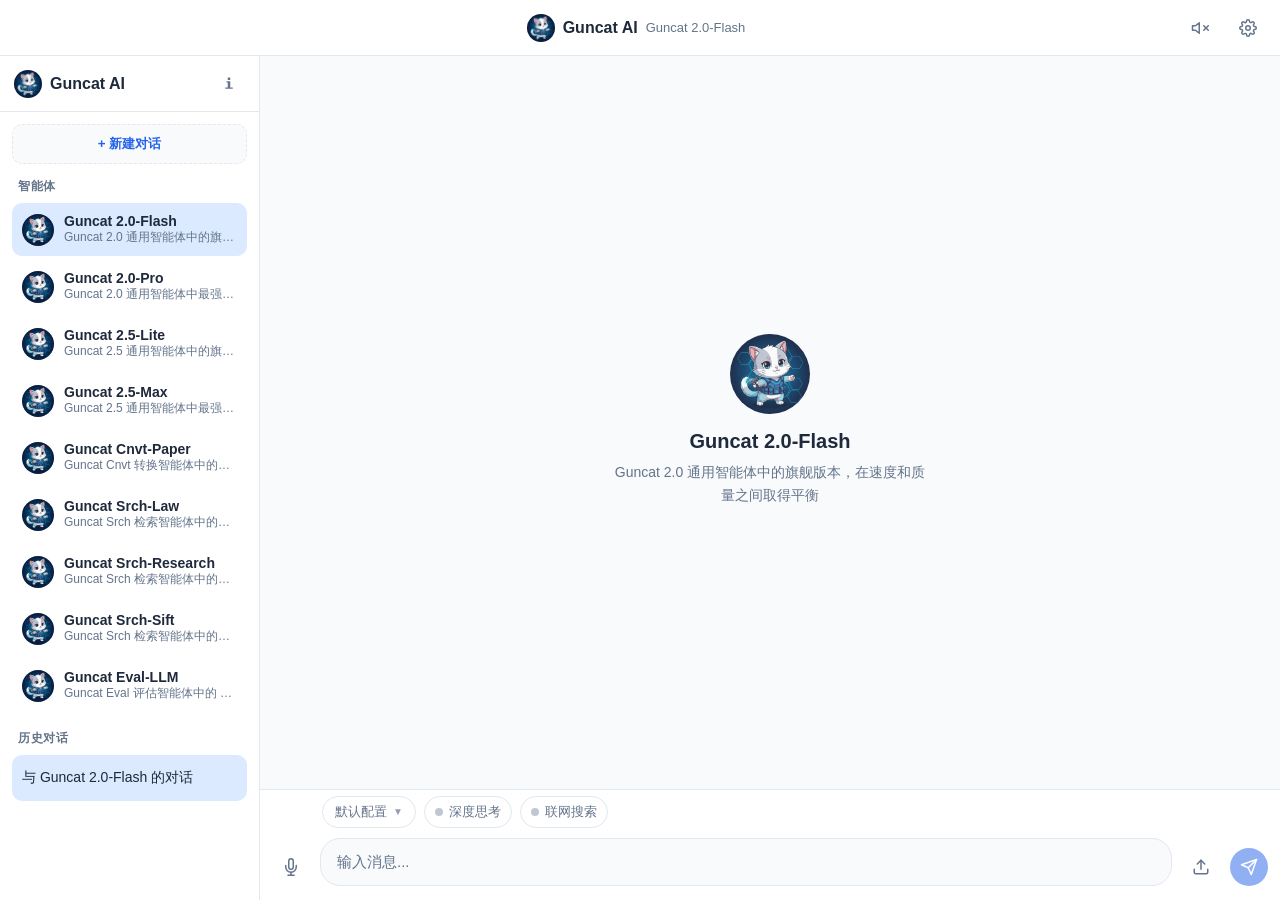
==== commit b8d499b9: "Add API switch, TTS, and voice input in Web-API version Add API switch, TTS, and voice input in Web-" ====
--- a/Guncat AI Web for API/index.html
+++ b/Guncat AI Web for API/index.html
@@ -49,7 +49,7 @@
     .header { height: 56px; background: var(--surface); border-bottom: 1px solid var(--border); display: flex; align-items: center; justify-content: space-between; padding: 0 12px; flex-shrink: 0; z-index: 10; }
     .header-left, .header-right { display: flex; align-items: center; gap: 8px; min-width: 80px; }
     .header-right { justify-content: flex-end; }
-    .icon-btn { width: 40px; height: 40px; border-radius: 10px; border: none; background: transparent; color: var(--text-secondary); display: flex; align-items: center; justify-content: center; cursor: pointer; transition: background .2s; }
+    .icon-btn { width: 40px; height: 40px; border-radius: 10px; border: none; background: transparent; color: var(--text-secondary); font-size: 20px; display: flex; align-items: center; justify-content: center; cursor: pointer; transition: background .2s; }
     .icon-btn:hover, .icon-btn:active { background: var(--bg); color: var(--primary); }
     .header-title { display: flex; align-items: center; gap: 8px; font-weight: 700; font-size: 16px; min-width: 0; }
     .header-title img { width: 28px; height: 28px; border-radius: 50%; object-fit: cover; flex-shrink: 0; }
@@ -144,6 +144,55 @@
     .tool-toggle .dot { width: 8px; height: 8px; border-radius: 50%; background: currentColor; opacity: .4; transition: opacity .2s; }
     .tool-toggle.active .dot { opacity: 1; box-shadow: 0 0 6px currentColor; }
 
+    /* Model selector (配置方案快速切换, 对齐鸿蒙版 buildModelSelector) */
+    .model-selector { display: flex; align-items: center; gap: 6px; padding: 6px 12px; border-radius: 16px; border: 1px solid var(--border); background: var(--surface); cursor: pointer; font-size: 13px; color: var(--text-secondary); transition: all .2s; user-select: none; flex-shrink: 0; max-width: 150px; }
+    .model-selector:hover:not(.disabled) { border-color: var(--primary); color: var(--primary); }
+    .model-selector.disabled { opacity: .5; cursor: not-allowed; }
+    .model-selector .model-name { overflow: hidden; text-overflow: ellipsis; white-space: nowrap; min-width: 0; }
+    .model-selector .caret { font-size: 10px; opacity: .7; flex-shrink: 0; }
+    .model-menu { position: fixed; z-index: 45; min-width: 190px; max-width: 260px; background: var(--surface); border: 1px solid var(--border); border-radius: 12px; box-shadow: var(--shadow); padding: 6px; display: none; }
+    .model-menu.show { display: block; animation: fadeIn .15s ease; }
+    .model-menu-item { display: flex; align-items: center; gap: 8px; padding: 9px 12px; border-radius: 8px; font-size: 13px; cursor: pointer; color: var(--text); }
+    .model-menu-item:hover { background: var(--bg); }
+    .model-menu-item.active { background: var(--primary-light); color: var(--primary); font-weight: 600; }
+    .model-menu-item .check { margin-left: auto; font-size: 12px; opacity: 0; }
+    .model-menu-item.active .check { opacity: 1; }
+    .model-menu .menu-add { border-top: 1px solid var(--border); margin-top: 4px; padding-top: 8px; color: var(--primary); }
+
+    /* Settings: 配置方案 */
+    .profile-row { display: flex; gap: 8px; }
+    .profile-row select { flex: 1; min-width: 0; }
+    .add-profile-btn { width: 42px; flex-shrink: 0; padding: 0; border-radius: 10px; border: 1px solid var(--border); background: var(--bg); color: var(--primary); font-size: 20px; font-weight: 600; cursor: pointer; line-height: 1; }
+    .add-profile-btn:hover { background: var(--primary-light); }
+
+    /* Switch (先行解析附件 / 等开关) */
+    .switch-row { display: flex; align-items: center; justify-content: space-between; gap: 10px; margin-bottom: 12px; }
+    .switch-label { font-size: 13px; color: var(--text); }
+    .switch-label small { display: block; font-size: 11px; color: var(--text-secondary); margin-top: 2px; line-height: 1.5; }
+    .switch { position: relative; width: 42px; height: 24px; flex-shrink: 0; }
+    .switch input { opacity: 0; width: 0; height: 0; }
+    .switch .track { position: absolute; inset: 0; background: var(--border); border-radius: 12px; transition: background .2s; cursor: pointer; }
+    .switch .track::after { content: ''; position: absolute; top: 3px; left: 3px; width: 18px; height: 18px; border-radius: 50%; background: #fff; transition: transform .2s; box-shadow: 0 1px 3px rgba(0,0,0,.3); }
+    .switch input:checked + .track { background: var(--primary); }
+    .switch input:checked + .track::after { transform: translateX(18px); }
+
+    /* Reader bar (自动朗读控制条) */
+    .reader-bar { position: fixed; top: 64px; left: 50%; transform: translateX(-50%); z-index: 55; display: none; align-items: center; gap: 8px; background: var(--surface); border: 1px solid var(--border); border-radius: 20px; box-shadow: var(--shadow); padding: 6px 10px; font-size: 12px; color: var(--text); }
+    .reader-bar.show { display: flex; animation: fadeIn .2s ease; }
+    .reader-bar .rb-status { white-space: nowrap; }
+    .reader-bar .rb-btn { border: none; background: var(--bg); color: var(--text-secondary); width: 26px; height: 26px; border-radius: 50%; cursor: pointer; display: flex; align-items: center; justify-content: center; font-size: 12px; flex-shrink: 0; }
+    .reader-bar .rb-btn:hover { color: var(--primary); }
+    .reader-bar .rb-rate { border: 1px solid var(--border); background: transparent; border-radius: 10px; padding: 2px 8px; font-size: 11px; color: var(--text-secondary); cursor: pointer; flex-shrink: 0; width: auto; height: auto; }
+
+    /* Voice input */
+    .mic-btn { width: 38px; height: 38px; border-radius: 50%; border: none; background: transparent; color: var(--text-secondary); display: flex; align-items: center; justify-content: center; cursor: pointer; transition: all .2s; flex-shrink: 0; }
+    .mic-btn:hover { background: var(--bg); color: var(--primary); }
+    .mic-btn.listening { background: var(--primary); color: #fff; animation: pulse 1.2s ease infinite; }
+    .mic-btn:disabled { opacity: .5; cursor: not-allowed; }
+    @keyframes pulse { 0%, 100% { box-shadow: 0 0 0 0 rgba(37,99,235,.35); } 50% { box-shadow: 0 0 0 6px rgba(37,99,235,0); } }
+
+    .icon-btn.active { color: var(--primary); background: var(--primary-light); }
+
     /* Input toolbar */
     .input-toolbar { display: flex; align-items: center; gap: 8px; padding: 0 14px 6px; margin: -4px -12px 4px; }
 
@@ -265,7 +314,8 @@
         <span class="agent-name" id="headerAgentName"></span>
       </div>
       <div class="header-right">
-        <button class="icon-btn" id="settingsBtn" title="API 设置">⚙</button>
+        <button class="icon-btn" id="autoReadBtn" title="自动朗读" style="display:none"></button>
+        <button class="icon-btn" id="settingsBtn" title="API 设置"><svg width="18" height="18" viewBox="0 0 24 24" fill="none" stroke="currentColor" stroke-width="2" stroke-linecap="round" stroke-linejoin="round"><circle cx="12" cy="12" r="3"></circle><path d="M19.4 15a1.65 1.65 0 0 0 .33 1.82l.06.06a2 2 0 0 1 0 2.83 2 2 0 0 1-2.83 0l-.06-.06a1.65 1.65 0 0 0-1.82-.33 1.65 1.65 0 0 0-1 1.51V21a2 2 0 0 1-2 2 2 2 0 0 1-2-2v-.09A1.65 1.65 0 0 0 9 19.4a1.65 1.65 0 0 0-1.82.33l-.06.06a2 2 0 0 1-2.83 0 2 2 0 0 1 0-2.83l.06-.06a1.65 1.65 0 0 0 .33-1.82 1.65 1.65 0 0 0-1.51-1H3a2 2 0 0 1-2-2 2 2 0 0 1 2-2h.09A1.65 1.65 0 0 0 4.6 9a1.65 1.65 0 0 0-.33-1.82l-.06-.06a2 2 0 0 1 0-2.83 2 2 0 0 1 2.83 0l.06.06a1.65 1.65 0 0 0 1.82.33H9a1.65 1.65 0 0 0 1-1.51V3a2 2 0 0 1 2-2 2 2 0 0 1 2 2v.09a1.65 1.65 0 0 0 1 1.51 1.65 1.65 0 0 0 1.82-.33l.06-.06a2 2 0 0 1 2.83 0 2 2 0 0 1 0 2.83l-.06.06a1.65 1.65 0 0 0-.33 1.82V9a1.65 1.65 0 0 0 1.51 1H21a2 2 0 0 1 2 2 2 2 0 0 1-2 2h-.09a1.65 1.65 0 0 0-1.51 1z"></path></svg></button>
       </div>
     </header>
 
@@ -297,13 +347,20 @@
             <img src="cat-avatar(1).png" alt="Guncat">
             <h2>Guncat AI</h2>
             <p>选择一个智能体，配置 API 后即可开始对话。</p>
-            <p>支持 Deepseek API 与火山方舟引擎两种预置接入方式。</p>
+            <p>支持 Deepseek API 与火山方舟引擎两种预置接入方式，可保存多套配置方案随时切换。</p>
           </div>
         </div>
 
         <div class="input-area">
+          <button class="mic-btn" id="micBtn" title="语音输入" type="button">
+            <svg width="18" height="18" viewBox="0 0 24 24" fill="none" stroke="currentColor" stroke-width="2" stroke-linecap="round" stroke-linejoin="round"><path d="M12 1a3 3 0 0 0-3 3v8a3 3 0 0 0 6 0V4a3 3 0 0 0-3-3z"></path><path d="M19 10v2a7 7 0 0 1-14 0v-2"></path><line x1="12" y1="19" x2="12" y2="23"></line><line x1="8" y1="23" x2="16" y2="23"></line></svg>
+          </button>
           <div style="flex:1; display:flex; flex-direction:column;">
             <div class="input-toolbar">
+              <div class="model-selector" id="modelSelector" title="切换配置方案">
+                <span class="model-name" id="modelSelectorName">模型</span>
+                <span class="caret" id="modelSelectorCaret">▼</span>
+              </div>
               <div class="tool-toggle thinking-toggle" id="thinkingToggle" title="开启/关闭深度思考">
                 <span class="dot"></span>
                 <span>深度思考</span>
@@ -338,6 +395,17 @@
         <button class="modal-close" id="closeSettings">✕</button>
       </div>
       <div class="modal-body">
+        <div class="form-group">
+          <label>配置方案</label>
+          <div class="profile-row">
+            <select id="apiProfileSelect"></select>
+            <button class="add-profile-btn" id="addProfileBtn" title="新建配置方案">+</button>
+          </div>
+        </div>
+        <div class="form-group">
+          <label for="profileName">配置名称</label>
+          <input type="text" id="profileName" placeholder="例如：火山豆包 Pro">
+        </div>
         <div class="form-group">
           <label>快速选择预设</label>
           <div class="preset-btns">
@@ -396,25 +464,42 @@
           <span class="arrow">▼</span>
         </div>
         <div class="advanced-panel" id="multimodalPanel">
+          <div class="switch-row">
+            <div class="switch-label">先行解析附件
+              <small>开启后先由下方独立 API 解析，再将文本交给主模型；关闭后图片和文档将直接传给火山主模型（直传模式仅支持火山方舟引擎）。</small>
+            </div>
+            <label class="switch"><input type="checkbox" id="mmPreparseEnabled" checked><span class="track"></span></label>
+          </div>
+          <div id="mmFields">
+            <div class="form-group">
+              <label for="mmBaseUrl">Base URL</label>
+              <input type="text" id="mmBaseUrl" placeholder="https://open.bigmodel.cn/api/paas/v4">
+            </div>
+            <div class="form-group">
+              <label for="mmApiKey">API Key</label>
+              <input type="password" id="mmApiKey" placeholder="...">
+            </div>
+            <div class="form-group">
+              <label for="mmModel">模型名称</label>
+              <input type="text" id="mmModel" placeholder="glm-4.6v-flash">
+            </div>
+          </div>
           <p class="param-help">上传图片或文件时，先用该 API 解析内容。默认使用智谱 GLM-4.6V-Flash。</p>
-          <div class="form-group">
-            <label for="mmBaseUrl">Base URL</label>
-            <input type="text" id="mmBaseUrl" placeholder="https://open.bigmodel.cn/api/paas/v4">
-          </div>
-          <div class="form-group">
-            <label for="mmApiKey">API Key</label>
-            <input type="password" id="mmApiKey" placeholder="...">
-          </div>
-          <div class="form-group">
-            <label for="mmModel">模型名称</label>
-            <input type="text" id="mmModel" placeholder="glm-4.6v-flash">
-          </div>
         </div>
         <p class="hint" id="apiHint">所有配置仅保存在浏览器本地（localStorage），不会上传到任何服务器。</p>
         <button class="save-btn" id="saveSettings">保存配置</button>
       </div>
     </div>
   </div>
+
+  <div class="reader-bar" id="readerBar">
+    <span class="rb-status" id="readerStatus">🔊 朗读中</span>
+    <button class="rb-btn" id="readerPauseBtn" title="暂停/继续">⏸</button>
+    <button class="rb-btn rb-rate" id="readerRateBtn" title="语速">1×</button>
+    <button class="rb-btn" id="readerStopBtn" title="停止">✕</button>
+  </div>
+
+  <div class="model-menu" id="modelMenu"></div>
 
   <div class="toast" id="toast"></div>
 
@@ -429,7 +514,7 @@
         <div class="about-logo">
           <img src="cat-avatar(1).png" alt="Guncat">
           <div class="about-name">Guncat AI</div>
-          <div class="about-version">version 3.0.0</div>
+          <div class="about-version">version 3.2.0</div>
         </div>
         <div class="about-links">
           <a href="https://github.com/zhubowen-bot" target="_blank" rel="noopener noreferrer">
@@ -456,14 +541,22 @@
         currentAgent: 'guncat_current_agent',
         currentConv: 'guncat_current_conv',
         thinking: 'guncat_thinking_enabled',
-        webSearch: 'guncat_web_search_enabled'
+        webSearch: 'guncat_web_search_enabled',
+        apiProfiles: 'guncat_api_profiles',
+        currentProfileId: 'guncat_current_api_profile',
+        autoRead: 'guncat_auto_read_enabled'
       };
 
       const DEFAULT_MM_CONFIG = {
         baseUrl: 'https://open.bigmodel.cn/api/paas/v4',
         apiKey: '',
-        model: 'glm-4.6v-flash'
+        model: 'glm-4.6v-flash',
+        preparseEnabled: true
       };
+
+      function defaultApiConfig() {
+        return { provider: 'custom', baseUrl: '', apiKey: '', model: '', temperature: null, topP: null, maxTokens: null, extraBody: '' };
+      }
 
       const PRESETS = {
         deepseek: { provider: 'deepseek', baseUrl: 'https://api.deepseek.com', model: 'deepseek-chat' },
@@ -478,7 +571,24 @@
       let abortController = null;
       let thinkingEnabled = localStorage.getItem(LS_KEYS.thinking) === 'true';
       let webSearchEnabled = localStorage.getItem(LS_KEYS.webSearch) === 'true';
+      let autoReadEnabled = localStorage.getItem(LS_KEYS.autoRead) === 'true';
       let pendingFiles = [];
+
+      // 配置方案 (对齐鸿蒙版 ApiProfile, 支持多套命名配置快速切换)
+      let apiProfiles = [];
+      let currentProfileId = '';
+
+      // 朗读 (Web Speech API)
+      const speechSupported = 'speechSynthesis' in window;
+      let isReading = false;
+      let currentUtterance = null;
+      let readerRate = 1;
+
+      // 语音输入 (webkitSpeechRecognition)
+      const SpeechRecognitionImpl = window.SpeechRecognition || window.webkitSpeechRecognition || null;
+      let recognition = null;
+      let isVoiceListening = false;
+      let voiceFinalText = '';
 
       // 流式输出渲染节流，避免输出太快时页面抖动
       let streamUpdatePending = false;
@@ -489,7 +599,9 @@
 
       const ICONS = {
         send: '<svg width="18" height="18" viewBox="0 0 24 24" fill="none" stroke="currentColor" stroke-width="2" stroke-linecap="round" stroke-linejoin="round"><line x1="22" y1="2" x2="11" y2="13"></line><polygon points="22 2 15 22 11 13 2 9 22 2"></polygon></svg>',
-        stop: '<svg width="18" height="18" viewBox="0 0 24 24" fill="none" stroke="currentColor" stroke-width="2" stroke-linecap="round" stroke-linejoin="round"><rect x="6" y="6" width="12" height="12" rx="2" ry="2"></rect></svg>'
+        stop: '<svg width="18" height="18" viewBox="0 0 24 24" fill="none" stroke="currentColor" stroke-width="2" stroke-linecap="round" stroke-linejoin="round"><rect x="6" y="6" width="12" height="12" rx="2" ry="2"></rect></svg>',
+        speakerOn: '<svg width="18" height="18" viewBox="0 0 24 24" fill="none" stroke="currentColor" stroke-width="2" stroke-linecap="round" stroke-linejoin="round"><polygon points="11 5 6 9 2 9 2 15 6 15 11 19 11 5"></polygon><path d="M15.54 8.46a5 5 0 0 1 0 7.07"></path><path d="M19.07 4.93a10 10 0 0 1 0 14.14"></path></svg>',
+        speakerOff: '<svg width="18" height="18" viewBox="0 0 24 24" fill="none" stroke="currentColor" stroke-width="2" stroke-linecap="round" stroke-linejoin="round"><polygon points="11 5 6 9 2 9 2 15 6 15 11 19 11 5"></polygon><line x1="23" y1="9" x2="17" y2="15"></line><line x1="17" y1="9" x2="23" y2="15"></line></svg>'
       };
 
       const els = {
@@ -536,7 +648,23 @@
         aboutBtn: document.getElementById('aboutBtn'),
         aboutModal: document.getElementById('aboutModal'),
         aboutBackdrop: document.getElementById('aboutBackdrop'),
-        closeAbout: document.getElementById('closeAbout')
+        closeAbout: document.getElementById('closeAbout'),
+        modelSelector: document.getElementById('modelSelector'),
+        modelSelectorCaret: document.getElementById('modelSelectorCaret'),
+        modelSelectorName: document.getElementById('modelSelectorName'),
+        modelMenu: document.getElementById('modelMenu'),
+        apiProfileSelect: document.getElementById('apiProfileSelect'),
+        addProfileBtn: document.getElementById('addProfileBtn'),
+        profileName: document.getElementById('profileName'),
+        mmPreparseEnabled: document.getElementById('mmPreparseEnabled'),
+        mmFields: document.getElementById('mmFields'),
+        autoReadBtn: document.getElementById('autoReadBtn'),
+        readerBar: document.getElementById('readerBar'),
+        readerStatus: document.getElementById('readerStatus'),
+        readerPauseBtn: document.getElementById('readerPauseBtn'),
+        readerRateBtn: document.getElementById('readerRateBtn'),
+        readerStopBtn: document.getElementById('readerStopBtn'),
+        micBtn: document.getElementById('micBtn')
       };
 
       function showToast(msg) {
@@ -559,6 +687,119 @@
         catch { return fallback; }
       }
       function saveToStorage(key, val) { localStorage.setItem(key, JSON.stringify(val)); }
+
+      /* ---------- 配置方案 (API Profiles, 对齐鸿蒙版 ApiProfile) ---------- */
+
+      function loadApiProfiles() {
+        apiProfiles = loadFromStorage(LS_KEYS.apiProfiles, []);
+        if (!Array.isArray(apiProfiles) || apiProfiles.length === 0) {
+          // 旧版单配置自动迁移为第一套方案
+          const legacyApi = loadFromStorage(LS_KEYS.config, {});
+          const legacyMm = loadFromStorage(LS_KEYS.multimodalConfig, DEFAULT_MM_CONFIG);
+          apiProfiles = [{
+            id: 'api-profile-' + Date.now(),
+            name: '默认配置',
+            apiConfig: Object.assign(defaultApiConfig(), legacyApi),
+            multimodalConfig: Object.assign({}, DEFAULT_MM_CONFIG, legacyMm)
+          }];
+          saveToStorage(LS_KEYS.apiProfiles, apiProfiles);
+        }
+        // 规范化缺失字段
+        apiProfiles.forEach(p => {
+          if (!p.id) p.id = 'api-profile-' + Date.now() + '_' + Math.random().toString(36).slice(2, 7);
+          p.apiConfig = Object.assign(defaultApiConfig(), p.apiConfig || {});
+          p.multimodalConfig = Object.assign({}, DEFAULT_MM_CONFIG, p.multimodalConfig || {});
+        });
+        const savedId = localStorage.getItem(LS_KEYS.currentProfileId);
+        const profile = apiProfiles.find(p => p.id === savedId) || apiProfiles[0];
+        currentProfileId = profile.id;
+      }
+
+      function getCurrentProfile() {
+        return apiProfiles.find(p => p.id === currentProfileId) || null;
+      }
+
+      // 当前方案的主 API 配置
+      function getCurrentConfig() {
+        const p = getCurrentProfile();
+        if (p) return p.apiConfig;
+        return loadFromStorage(LS_KEYS.config, {});
+      }
+
+      // 当前方案的多模态配置
+      function getMultimodalConfig() {
+        const p = getCurrentProfile();
+        if (p) return p.multimodalConfig;
+        return Object.assign({}, DEFAULT_MM_CONFIG, loadFromStorage(LS_KEYS.multimodalConfig, {}));
+      }
+
+      function selectApiProfile(profileId) {
+        if (isStreaming) { showToast('AI 正在回复中，请稍候'); return; }
+        const profile = apiProfiles.find(p => p.id === profileId);
+        if (!profile) return;
+        currentProfileId = profile.id;
+        localStorage.setItem(LS_KEYS.currentProfileId, profile.id);
+        renderProfileUI();
+      }
+
+      function addApiProfile() {
+        const profile = {
+          id: 'api-profile-' + Date.now(),
+          name: '新配置 ' + (apiProfiles.length + 1),
+          apiConfig: defaultApiConfig(),
+          multimodalConfig: Object.assign({}, DEFAULT_MM_CONFIG)
+        };
+        apiProfiles.push(profile);
+        currentProfileId = profile.id;
+        localStorage.setItem(LS_KEYS.currentProfileId, profile.id);
+        saveToStorage(LS_KEYS.apiProfiles, apiProfiles);
+        renderProfileUI();
+      }
+
+      function renderProfileUI() {
+        const p = getCurrentProfile();
+        els.modelSelectorName.textContent = p ? p.name : '模型';
+        els.apiProfileSelect.innerHTML = apiProfiles.map(x =>
+          `<option value="${escapeHtml(x.id)}">${escapeHtml(x.name)}</option>`).join('');
+        if (p) els.apiProfileSelect.value = p.id;
+        renderModelMenu();
+      }
+
+      function renderModelMenu() {
+        els.modelMenu.innerHTML = apiProfiles.map(x => `
+          <div class="model-menu-item ${x.id === currentProfileId ? 'active' : ''}" data-id="${escapeHtml(x.id)}">
+            <span>${escapeHtml(x.name)}</span><span class="check">✓</span>
+          </div>`).join('') +
+          `<div class="model-menu-item menu-add">+ 新建配置方案</div>`;
+        els.modelMenu.querySelectorAll('.model-menu-item[data-id]').forEach(el => {
+          el.addEventListener('click', () => {
+            closeModelMenu();
+            selectApiProfile(el.dataset.id);
+          });
+        });
+        els.modelMenu.querySelector('.menu-add').addEventListener('click', () => {
+          closeModelMenu();
+          addApiProfile();
+        });
+      }
+
+      function openModelMenu() {
+        if (isStreaming || pendingFiles.some(f => f.isParsing)) { showToast('AI 正在回复中，请稍候'); return; }
+        renderModelMenu();
+        const rect = els.modelSelector.getBoundingClientRect();
+        els.modelMenu.classList.add('show');
+        // 胶囊在输入区上方, 屏幕底部空间不足, 默认向上展开; 顶部空间不够时才向下兜底
+        const up = rect.top - els.modelMenu.offsetHeight - 6;
+        const openUp = up >= 8;
+        els.modelMenu.style.top = (openUp ? up : Math.min(rect.bottom + 6, window.innerHeight - els.modelMenu.offsetHeight - 8)) + 'px';
+        els.modelMenu.style.left = Math.max(8, Math.min(rect.left, window.innerWidth - els.modelMenu.offsetWidth - 8)) + 'px';
+        // 箭头跟随展开方向翻转
+        els.modelSelectorCaret.textContent = openUp ? '▲' : '▼';
+      }
+      function closeModelMenu() {
+        els.modelMenu.classList.remove('show');
+        els.modelSelectorCaret.textContent = '▼';
+      }
 
       async function loadAgents() {
         try {
@@ -762,6 +1003,7 @@
               <div class="message-actions">
                 <button class="msg-action-btn" data-action="copy-text" type="button">复制</button>
                 <button class="msg-action-btn" data-action="copy-md" type="button">复制 Markdown</button>
+                <button class="msg-action-btn" data-action="read" type="button">朗读</button>
                 <button class="msg-action-btn" data-action="regenerate" type="button">重新回答</button>
               </div>
             </div>
@@ -1017,7 +1259,7 @@
         }
         if (!userMsg) { showToast('未找到对应的问题'); return; }
 
-        const config = loadFromStorage(LS_KEYS.config, {});
+        const config = getCurrentConfig();
         if (!config.apiKey) { showToast('请先配置 API Key'); openSettings(); return; }
 
         const newDisplayContent = '重新回答：' + (userMsg.displayContent || userMsg.content || '');
@@ -1057,10 +1299,6 @@
 
       function scrollToBottom() {
         els.messages.scrollTop = els.messages.scrollHeight;
-      }
-
-      function getMultimodalConfig() {
-        return loadFromStorage(LS_KEYS.multimodalConfig, DEFAULT_MM_CONFIG);
       }
 
       function readFileAsText(file) {
@@ -1215,6 +1453,8 @@
         const hasText = els.input.value.trim().length > 0;
         els.uploadBtn.disabled = isStreaming || isParsing;
         els.uploadBtn.classList.toggle('processing', isParsing);
+        els.micBtn.disabled = (isStreaming || isParsing) && !isVoiceListening;
+        els.modelSelector.classList.toggle('disabled', isStreaming || isParsing);
 
         if (isStreaming) {
           els.sendBtn.disabled = false;
@@ -1236,8 +1476,52 @@
         await processFiles(files);
       }
 
+      function sleep(ms) { return new Promise(r => setTimeout(r, ms)); }
+
       async function processFiles(files) {
         const mmConfig = getMultimodalConfig();
+        const apiConfig = getCurrentConfig();
+
+        // 直传模式：跳过预解析，附件直接随请求发给火山主模型
+        if (mmConfig.preparseEnabled === false) {
+          if (apiConfig.provider !== 'volcano') {
+            showToast('附件直传目前仅支持火山方舟引擎');
+            return;
+          }
+          const validFiles = files.filter(file => {
+            if (file.type.startsWith('image/')) return true;
+            if (isTextFile(file)) return true;
+            if (isDocumentFile(file)) return true;
+            showToast(`跳过不支持的文件：${file.name}`);
+            return false;
+          });
+          if (!validFiles.length) return;
+          validFiles.forEach(file => {
+            pendingFiles.push({ id: 'file_' + Date.now() + '_' + Math.random().toString(36).slice(2, 7), file, parsedText: '', dataUrl: null, thumbnail: null, isParsing: true, error: false });
+          });
+          updateFilePreviewUI();
+          showToast('正在读取文件...');
+          for (let i = 0; i < validFiles.length; i++) {
+            if (i > 0) await sleep(800);
+            const item = pendingFiles.find(f => f.file === validFiles[i]);
+            if (!item) continue;
+            try {
+              const dataUrl = await readFileAsDataURL(validFiles[i]);
+              item.dataUrl = dataUrl;
+              if (validFiles[i].type.startsWith('image/')) {
+                item.thumbnail = await createImageThumbnail(dataUrl);
+              }
+              item.isParsing = false;
+            } catch (err) {
+              item.isParsing = false;
+              item.error = true;
+              showToast(`${validFiles[i].name} 读取失败：${err.message || '未知错误'}`);
+            }
+            updateFilePreviewUI();
+          }
+          return;
+        }
+
         if (!mmConfig.apiKey) {
           showToast('请先配置多模态解析 API 密钥');
           openSettings();
@@ -1321,7 +1605,7 @@
         if (!userText || isStreaming) return;
         if (pendingFiles.some(f => f.isParsing)) { showToast('文件解析中，请稍候'); return; }
         if (!currentAgent) { showToast('请先选择一个智能体'); return; }
-        const config = loadFromStorage(LS_KEYS.config, {});
+        const config = getCurrentConfig();
         if (!config.apiKey) { showToast('请先配置 API Key'); openSettings(); return; }
 
         const readyFiles = pendingFiles.filter(f => f.parsedText && !f.error);
@@ -1337,7 +1621,8 @@
           name: f.file.name,
           parsedText: f.parsedText,
           type: f.file.type.startsWith('image/') ? 'image' : 'file',
-          thumbnail: f.thumbnail || null
+          thumbnail: f.thumbnail || null,
+          dataUrl: f.dataUrl || null
         }));
         clearPendingFiles();
         appendUserMessage(userText, fullText, attachments);
@@ -1347,18 +1632,23 @@
       async function streamChat(userText, config) {
         isStreaming = true;
         updateInputButtons();
-        const { el } = appendMessage('assistant', '', true);
-        const bubble = el.querySelector('.bubble');
-        const conv = getCurrentConversation();
-
         const baseUrl = (config.baseUrl || '').replace(/\/$/, '');
         const isVolcano = config.provider === 'volcano';
         const url = baseUrl + (isVolcano ? '/responses' : '/chat/completions');
 
+        // 必须在追加空 assistant 消息前构建请求体，
+        // 否则 buildChatCompletionsBody / buildResponsesBody 内的 conv.messages.slice(0, -1)
+        // 会把刚追加的 user 消息误判为"最后一条"而漏掉，又在末尾再 push 一次，导致 user 消息被发两次。
         const body = isVolcano ? buildResponsesBody(userText, config) : buildChatCompletionsBody(userText, config);
+
+        const { el, msg: assistantMsg } = appendMessage('assistant', '', true);
+        const bubble = el.querySelector('.bubble');
+        const conv = getCurrentConversation();
 
         abortController = new AbortController();
         let fullContent = '';
+        let aborted = false;
+        let streamError = false;
         try {
           const res = await fetch(url, {
             method: 'POST',
@@ -1370,22 +1660,40 @@
             signal: abortController.signal
           });
           if (!res.ok) {
-            const errText = await res.text();
-            throw new Error('API 请求失败 (' + res.status + '): ' + errText);
+            throw new Error(friendlyApiError(res.status));
           }
           fullContent = isVolcano ? await streamResponses(res, el, bubble) : await streamChatCompletions(res, el, bubble);
         } catch (err) {
           if (err.name !== 'AbortError') {
+            streamError = true;
             bubble.innerHTML = `<span style="color:#ef4444">请求出错：${escapeHtml(err.message)}</span>`;
             fullContent = '请求出错：' + err.message;
+          } else {
+            // AbortError 正常情况下被流式函数内部吞掉并返回 partial content；
+            // 这里只是为了兜底（例如 fetch 阶段就失败），仍然标记为已中断。
+            aborted = true;
           }
         } finally {
           flushStreamUpdate();
           el.classList.remove('streaming');
+          // 中断以 abortController.signal.aborted 为准，覆盖流式函数正常返回 + 用户后点终止的边界情况
+          if (abortController && abortController.signal.aborted) aborted = true;
           if (conv) {
-            const last = conv.messages[conv.messages.length - 1];
-            if (last) last.content = fullContent;
+            if (aborted && !fullContent) {
+              // 中断且没有任何内容流出：清掉这条空 assistant 消息
+              const idx = conv.messages.findIndex(m => m === assistantMsg);
+              if (idx !== -1) conv.messages.splice(idx, 1);
+              if (el && el.parentNode) el.parentNode.removeChild(el);
+            } else {
+              // 正常完成 / 出错 / 中断但有部分内容：把内容回填到会话历史
+              const last = conv.messages[conv.messages.length - 1];
+              if (last) last.content = fullContent;
+            }
             saveConversations();
+          }
+          // 自动朗读：回答正常完成后自动播报（对齐鸿蒙版 autoReadEnabled）
+          if (!aborted && !streamError && fullContent && autoReadEnabled) {
+            speakText(markdownToPlainText(fullContent));
           }
           isStreaming = false;
           updateInputButtons();
@@ -1393,6 +1701,140 @@
         }
       }
 
+      function friendlyApiError(status) {
+        if (status === 401) return 'API Key 无效，请检查设置';
+        if (status === 429) return '请求过于频繁，请稍后再试';
+        if (status >= 400 && status < 500) return 'API 请求错误 (' + status + ')，请检查配置';
+        if (status >= 500) return '服务器错误 (' + status + ')，请稍后再试';
+        return '请求失败，状态码: ' + status;
+      }
+
+      /* ---------- 朗读 (Web Speech API, 对齐鸿蒙版 TextReaderService) ---------- */
+      function speakText(text) {
+        if (!speechSupported) { showToast('当前浏览器不支持朗读'); return; }
+        if (!text) return;
+        speechSynthesis.cancel();
+        const utter = new SpeechSynthesisUtterance(text);
+        utter.lang = (navigator.language || 'zh-CN').startsWith('zh') ? 'zh-CN' : 'en-US';
+        utter.rate = readerRate;
+        utter.onstart = () => {
+          isReading = true;
+          els.readerStatus.textContent = '🔊 朗读中';
+          els.readerPauseBtn.textContent = '⏸';
+          els.readerBar.classList.add('show');
+        };
+        utter.onend = () => {
+          isReading = false;
+          els.readerBar.classList.remove('show');
+        };
+        utter.onerror = () => {
+          isReading = false;
+          els.readerBar.classList.remove('show');
+        };
+        currentUtterance = utter;
+        speechSynthesis.speak(utter);
+      }
+
+      function stopReading() {
+        if (!speechSupported) return;
+        speechSynthesis.cancel();
+        isReading = false;
+        els.readerBar.classList.remove('show');
+      }
+
+      function togglePauseReading() {
+        if (!speechSupported) return;
+        if (speechSynthesis.paused) {
+          speechSynthesis.resume();
+          els.readerPauseBtn.textContent = '⏸';
+        } else if (speechSynthesis.speaking) {
+          speechSynthesis.pause();
+          els.readerPauseBtn.textContent = '▶';
+        }
+      }
+
+      function cycleReaderRate() {
+        const rates = [1, 1.25, 1.5, 0.75];
+        readerRate = rates[(rates.indexOf(readerRate) + 1) % rates.length];
+        els.readerRateBtn.textContent = readerRate + '×';
+        if (isReading && currentUtterance) {
+          // 重新以新语速朗读
+          const text = currentUtterance.text;
+          speakText(text);
+        }
+      }
+
+      function readMessageContent(msg) {
+        if (!speechSupported) { showToast('当前浏览器不支持朗读'); return; }
+        const text = markdownToPlainText(msg.content);
+        if (!text) return;
+        speakText(text);
+      }
+
+      function updateAutoReadUI() {
+        if (!speechSupported) {
+          els.autoReadBtn.style.display = 'none';
+          return;
+        }
+        els.autoReadBtn.style.display = '';
+        els.autoReadBtn.innerHTML = autoReadEnabled ? ICONS.speakerOn : ICONS.speakerOff;
+        els.autoReadBtn.classList.toggle('active', autoReadEnabled);
+        els.autoReadBtn.title = autoReadEnabled ? '关闭自动朗读' : '开启自动朗读';
+      }
+
+      /* ---------- 语音输入 (webkitSpeechRecognition, 对齐鸿蒙版 VoiceInputService) ---------- */
+      function initVoiceInput() {
+        if (!SpeechRecognitionImpl) {
+          els.micBtn.style.display = 'none';
+          return;
+        }
+        recognition = new SpeechRecognitionImpl();
+        recognition.lang = (navigator.language || 'zh-CN').startsWith('zh') ? 'zh-CN' : 'en-US';
+        recognition.continuous = false;
+        recognition.interimResults = true;
+        recognition.onresult = (e) => {
+          let interim = '';
+          for (let i = e.resultIndex; i < e.results.length; i++) {
+            if (e.results[i].isFinal) voiceFinalText += e.results[i][0].transcript;
+            else interim += e.results[i][0].transcript;
+          }
+          els.input.value = voiceFinalText + interim;
+          els.input.style.height = 'auto';
+          els.input.style.height = Math.min(els.input.scrollHeight, 120) + 'px';
+          updateInputButtons();
+        };
+        recognition.onend = () => {
+          isVoiceListening = false;
+          els.micBtn.classList.remove('listening');
+          els.micBtn.title = '语音输入';
+          voiceFinalText = '';
+          updateInputButtons();
+        };
+        recognition.onerror = (e) => {
+          if (e.error === 'not-allowed') showToast('请允许麦克风权限后再使用语音输入');
+          else if (e.error === 'no-speech') showToast('未检测到语音');
+          else if (e.error !== 'aborted') showToast('语音识别失败：' + e.error);
+        };
+      }
+
+      function toggleVoiceInput() {
+        if (!recognition) { showToast('当前浏览器不支持语音输入'); return; }
+        if (isVoiceListening) {
+          recognition.stop();
+          return;
+        }
+        if (isStreaming) { showToast('AI 正在回复中，请稍候'); return; }
+        if (pendingFiles.some(f => f.isParsing)) { showToast('文件解析中，请稍候'); return; }
+        voiceFinalText = '';
+        try {
+          recognition.start();
+          isVoiceListening = true;
+          els.micBtn.classList.add('listening');
+          els.micBtn.title = '点击停止';
+          showToast('正在聆听...');
+        } catch (e) { /* start() 可能抛错，静默忽略 */ }
+      }
+
       function buildChatCompletionsBody(userText, config) {
         const messages = [];
         if (currentAgent?.systemPrompt) {
@@ -1401,7 +1843,9 @@
         const conv = getCurrentConversation();
         if (conv) {
           conv.messages.slice(0, -1).forEach(m => {
-            if (m.role !== 'system') messages.push({ role: m.role, content: m.content });
+            // 跳过空内容消息，避免触发 MissingParameter / 400
+            if (m.role === 'system' || !m.content) return;
+            messages.push({ role: m.role, content: m.content });
           });
         }
         messages.push({ role: 'user', content: userText });
@@ -1429,14 +1873,28 @@
       function buildResponsesBody(userText, config) {
         const input = [];
         const conv = getCurrentConversation();
-        if (conv) {
-          conv.messages.slice(0, -1).forEach(m => {
-            if (m.role === 'user' || m.role === 'assistant') {
-              input.push({ role: m.role, content: m.content });
-            }
-          });
-        }
-        input.push({ role: 'user', content: userText });
+        // 调用时机：assistant 占位消息尚未追加，conv.messages 的最后一条就是刚添加的当前 user 消息，
+        // 必须整段遍历（含当前消息），否则直传附件和文本都会漏发。
+        const historyMsgs = conv ? conv.messages : [];
+        historyMsgs.forEach(m => {
+          if (m.role !== 'user' && m.role !== 'assistant') return;
+          // 跳过空内容消息，火山 Responses API 会拒绝并报 MissingParameter
+          if (!m.content) return;
+          // 直传附件（dataUrl 且无解析文本）转成 content parts 随消息发送
+          const directAtts = (m.attachments || []).filter(a => a.dataUrl && !a.parsedText);
+          if (m.role === 'user' && directAtts.length) {
+            const parts = [{ type: 'input_text', text: m.content }];
+            directAtts.forEach(a => {
+              if (a.type === 'image') parts.push({ type: 'input_image', image_url: a.dataUrl });
+              else parts.push({ type: 'input_file', filename: a.name, file_data: a.dataUrl });
+            });
+            input.push({ role: m.role, content: parts });
+          } else {
+            input.push({ role: m.role, content: m.content });
+          }
+        });
+        // 当前 user 消息已在上面整段遍历中写入，这里无需重复追加。
+        if (input.length === 0) input.push({ role: 'user', content: userText });
 
         const body = {
           model: config.model || 'doubao-seed-2-1-pro-260628',
@@ -1447,7 +1905,6 @@
         if (currentAgent?.systemPrompt) {
           body.instructions = currentAgent.systemPrompt;
         }
-        if (thinkingEnabled) body.thinking = { type: 'enabled' };
         if (webSearchEnabled) body.tools = [{ type: 'web_search', max_keyword: 5 }];
         if (config.temperature != null) body.temperature = config.temperature;
         if (config.topP != null) body.top_p = config.topP;
@@ -1456,6 +1913,8 @@
           const extraBody = config.extraBody ? JSON.parse(config.extraBody) : {};
           Object.assign(body, extraBody);
         } catch (e) { /* 忽略无效的 extraBody */ }
+        // 深度思考必须显式控制方舟 Responses API；放在 extraBody 之后，界面开关拥有最高优先级
+        body.thinking = { type: thinkingEnabled ? 'enabled' : 'disabled' };
         return body;
       }
 
@@ -1464,26 +1923,31 @@
         const reader = res.body.getReader();
         const decoder = new TextDecoder('utf-8');
         let buffer = '';
-        while (true) {
-          const { done, value } = await reader.read();
-          if (done) break;
-          buffer += decoder.decode(value, { stream: true });
-          const lines = buffer.split('\n');
-          buffer = lines.pop();
-          for (const line of lines) {
-            const trimmed = line.trim();
-            if (!trimmed || trimmed === 'data: [DONE]') continue;
-            if (trimmed.startsWith('data: ')) {
-              try {
-                const data = JSON.parse(trimmed.slice(6));
-                const delta = data.choices?.[0]?.delta?.content;
-                if (delta) {
-                  fullContent += delta;
-                  updateStreamingMessage(el, fullContent);
-                }
-              } catch (e) { /* ignore malformed json */ }
+        try {
+          while (true) {
+            const { done, value } = await reader.read();
+            if (done) break;
+            buffer += decoder.decode(value, { stream: true });
+            const lines = buffer.split('\n');
+            buffer = lines.pop();
+            for (const line of lines) {
+              const trimmed = line.trim();
+              if (!trimmed || trimmed === 'data: [DONE]') continue;
+              if (trimmed.startsWith('data: ')) {
+                try {
+                  const data = JSON.parse(trimmed.slice(6));
+                  const delta = data.choices?.[0]?.delta?.content;
+                  if (delta) {
+                    fullContent += delta;
+                    updateStreamingMessage(el, fullContent);
+                  }
+                } catch (e) { /* ignore malformed json */ }
+              }
             }
           }
+        } catch (err) {
+          // 中断时返回已累积的部分内容，保留给用户看；其它错误继续抛出
+          if (err.name !== 'AbortError') throw err;
         }
         return fullContent;
       }
@@ -1493,31 +1957,35 @@
         const reader = res.body.getReader();
         const decoder = new TextDecoder('utf-8');
         let buffer = '';
-        while (true) {
-          const { done, value } = await reader.read();
-          if (done) break;
-          buffer += decoder.decode(value, { stream: true });
-          const lines = buffer.split('\n');
-          buffer = lines.pop();
-          for (const line of lines) {
-            const trimmed = line.trim();
-            if (!trimmed || trimmed === 'data: [DONE]') continue;
-            if (trimmed.startsWith('data: ')) {
-              try {
-                const data = JSON.parse(trimmed.slice(6));
-                if (data.type === 'response.output_text.delta' && data.delta) {
-                  fullContent += data.delta;
-                  updateStreamingMessage(el, fullContent);
-                } else if (data.type === 'response.failed') {
-                  const msg = data.response?.error?.message || 'Responses API 返回失败';
-                  throw new Error(msg);
+        try {
+          while (true) {
+            const { done, value } = await reader.read();
+            if (done) break;
+            buffer += decoder.decode(value, { stream: true });
+            const lines = buffer.split('\n');
+            buffer = lines.pop();
+            for (const line of lines) {
+              const trimmed = line.trim();
+              if (!trimmed || trimmed === 'data: [DONE]') continue;
+              if (trimmed.startsWith('data: ')) {
+                try {
+                  const data = JSON.parse(trimmed.slice(6));
+                  if (data.type === 'response.output_text.delta' && data.delta) {
+                    fullContent += data.delta;
+                    updateStreamingMessage(el, fullContent);
+                  } else if (data.type === 'response.failed') {
+                    const msg = data.response?.error?.message || 'Responses API 返回失败';
+                    throw new Error(msg);
+                  }
+                } catch (e) {
+                  if (e instanceof Error && e.message.includes('Responses API')) throw e;
+                  /* ignore malformed json */
                 }
-              } catch (e) {
-                if (e instanceof Error && e.message.includes('Responses API')) throw e;
-                /* ignore malformed json */
               }
             }
           }
+        } catch (err) {
+          if (err.name !== 'AbortError') throw err;
         }
         return fullContent;
       }
@@ -1535,7 +2003,7 @@
 
       /* Settings */
       function loadSettings() {
-        const config = loadFromStorage(LS_KEYS.config, {});
+        const config = getCurrentConfig();
         els.apiProvider.value = config.provider || 'custom';
         els.apiBaseUrl.value = config.baseUrl || '';
         els.apiKey.value = config.apiKey || '';
@@ -1544,11 +2012,17 @@
         els.apiTopP.value = config.topP != null ? config.topP : '';
         els.apiMaxTokens.value = config.maxTokens != null ? config.maxTokens : '';
         els.apiExtraBody.value = config.extraBody || '';
-        const mm = loadFromStorage(LS_KEYS.multimodalConfig, DEFAULT_MM_CONFIG);
+        const mm = getMultimodalConfig();
+        els.mmPreparseEnabled.checked = mm.preparseEnabled !== false;
         els.mmBaseUrl.value = mm.baseUrl || DEFAULT_MM_CONFIG.baseUrl;
         els.mmApiKey.value = mm.apiKey || '';
         els.mmModel.value = mm.model || DEFAULT_MM_CONFIG.model;
+        els.profileName.value = getCurrentProfile()?.name || '';
         updateHint();
+        updateMmFieldsVisibility();
+      }
+      function updateMmFieldsVisibility() {
+        els.mmFields.style.display = els.mmPreparseEnabled.checked ? '' : 'none';
       }
       function saveSettings() {
         const extraBodyText = els.apiExtraBody.value.trim();
@@ -1557,7 +2031,10 @@
           try { extraBody = JSON.parse(extraBodyText); }
           catch (e) { showToast('额外请求参数不是有效 JSON'); return; }
         }
-        const config = {
+        const profile = getCurrentProfile();
+        if (!profile) { showToast('配置方案不存在'); return; }
+        profile.name = els.profileName.value.trim() || '未命名配置';
+        profile.apiConfig = {
           provider: els.apiProvider.value,
           baseUrl: els.apiBaseUrl.value.trim(),
           apiKey: els.apiKey.value.trim(),
@@ -1567,13 +2044,17 @@
           maxTokens: els.apiMaxTokens.value !== '' ? parseInt(els.apiMaxTokens.value, 10) : null,
           extraBody: extraBodyText
         };
-        const mmConfig = {
+        profile.multimodalConfig = {
           baseUrl: els.mmBaseUrl.value.trim() || DEFAULT_MM_CONFIG.baseUrl,
           apiKey: els.mmApiKey.value.trim(),
-          model: els.mmModel.value.trim() || DEFAULT_MM_CONFIG.model
+          model: els.mmModel.value.trim() || DEFAULT_MM_CONFIG.model,
+          preparseEnabled: els.mmPreparseEnabled.checked
         };
-        saveToStorage(LS_KEYS.config, config);
-        saveToStorage(LS_KEYS.multimodalConfig, mmConfig);
+        saveToStorage(LS_KEYS.apiProfiles, apiProfiles);
+        // 保留旧键，便于降级到旧版本应用
+        saveToStorage(LS_KEYS.config, profile.apiConfig);
+        saveToStorage(LS_KEYS.multimodalConfig, profile.multimodalConfig);
+        renderProfileUI();
         showToast('配置已保存');
         closeSettingsModal();
       }
@@ -1583,6 +2064,25 @@
       els.closeSettings.addEventListener('click', closeSettingsModal);
       els.settingsBackdrop.addEventListener('click', closeSettingsModal);
       els.saveSettings.addEventListener('click', saveSettings);
+      els.apiProfileSelect.addEventListener('change', () => {
+        selectApiProfile(els.apiProfileSelect.value);
+        loadSettings();
+      });
+      els.addProfileBtn.addEventListener('click', () => {
+        addApiProfile();
+        loadSettings();
+      });
+      els.mmPreparseEnabled.addEventListener('change', updateMmFieldsVisibility);
+      els.modelSelector.addEventListener('click', (e) => {
+        e.stopPropagation();
+        if (els.modelMenu.classList.contains('show')) closeModelMenu();
+        else openModelMenu();
+      });
+      document.addEventListener('click', (e) => {
+        if (els.modelMenu.classList.contains('show') && !els.modelMenu.contains(e.target)) {
+          closeModelMenu();
+        }
+      });
       els.advancedToggle.addEventListener('click', () => {
         els.advancedToggle.classList.toggle('open');
         els.advancedPanel.classList.toggle('open');
@@ -1648,6 +2148,19 @@
         updateWebSearchToggleUI();
       });
       updateWebSearchToggleUI();
+
+      /* Reader bar + voice input + auto-read */
+      els.readerPauseBtn.addEventListener('click', togglePauseReading);
+      els.readerRateBtn.addEventListener('click', cycleReaderRate);
+      els.readerStopBtn.addEventListener('click', stopReading);
+      els.micBtn.addEventListener('click', toggleVoiceInput);
+      els.autoReadBtn.addEventListener('click', () => {
+        autoReadEnabled = !autoReadEnabled;
+        localStorage.setItem(LS_KEYS.autoRead, autoReadEnabled ? 'true' : 'false');
+        if (!autoReadEnabled) stopReading();
+        updateAutoReadUI();
+        showToast(autoReadEnabled ? '已开启自动朗读' : '已关闭自动朗读');
+      });
 
       document.querySelectorAll('.preset-btn').forEach(btn => {
         btn.addEventListener('click', () => {
@@ -1707,6 +2220,7 @@
         const action = btn.dataset.action;
         if (action === 'copy-text') copyMessagePlainText(msg, btn);
         else if (action === 'copy-md') copyMessageMarkdown(msg, btn);
+        else if (action === 'read') readMessageContent(msg);
         else if (action === 'regenerate') regenerateMessage(msg);
       });
       els.imgLightboxClose.addEventListener('click', closeImageLightbox);
@@ -1722,6 +2236,10 @@
       els.aboutBackdrop.addEventListener('click', closeAboutModal);
 
       /* Init */
+      loadApiProfiles();
+      renderProfileUI();
+      updateAutoReadUI();
+      initVoiceInput();
       loadAgents().then(() => {
         loadConversations();
       });
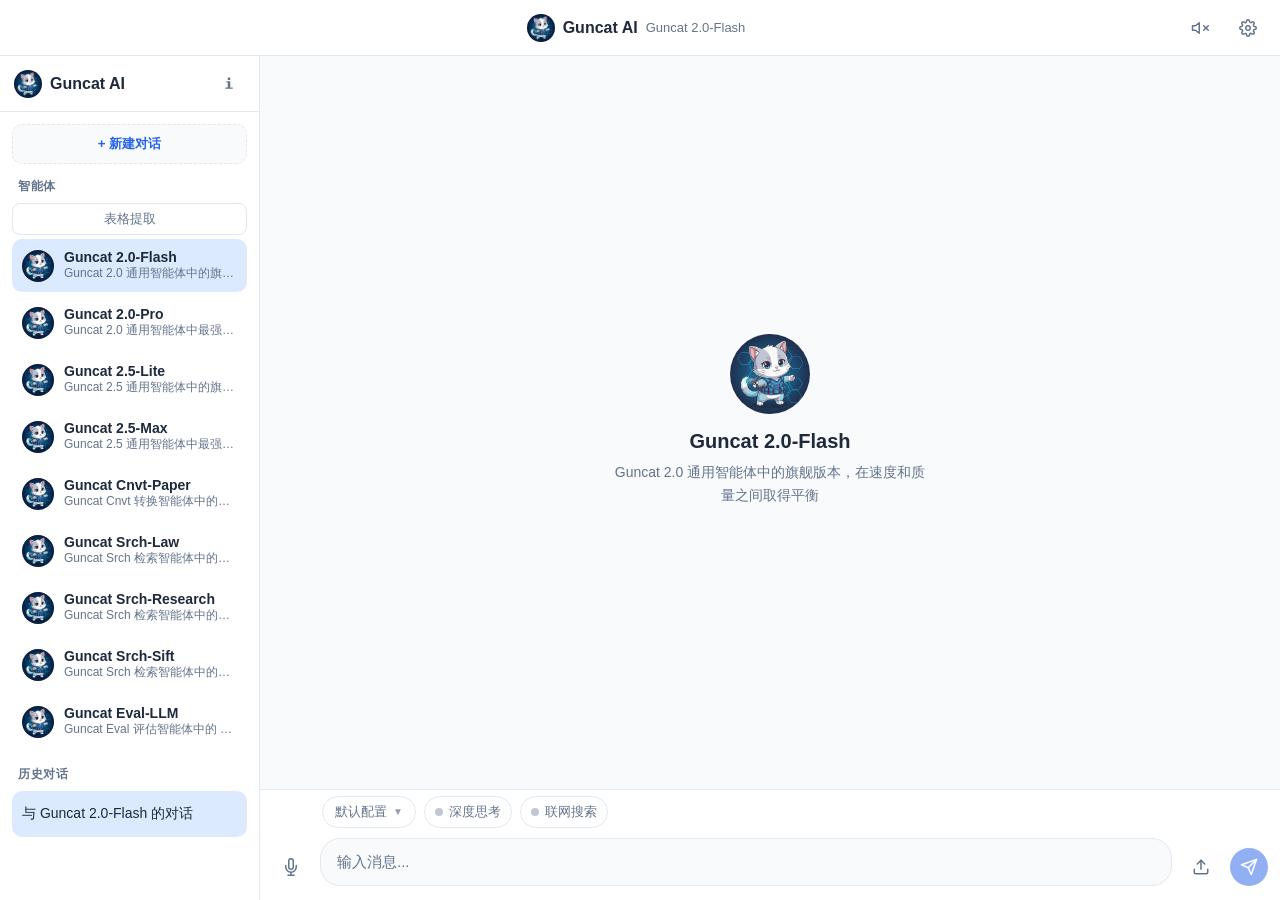
==== commit f82f346e: "Add table OCR and Excel export tools Introduces a new table extraction workflow across Web and Harmo" ====
--- a/Guncat AI Web for API/index.html
+++ b/Guncat AI Web for API/index.html
@@ -213,6 +213,8 @@
     .agent-info { flex: 1; min-width: 0; }
     .agent-info .name { font-size: 14px; font-weight: 600; white-space: nowrap; overflow: hidden; text-overflow: ellipsis; }
     .agent-info .desc { font-size: 12px; color: var(--text-secondary); white-space: nowrap; overflow: hidden; text-overflow: ellipsis; }
+    .tool-entry { display: flex; align-items: center; justify-content: center; padding: 6px 10px; border-radius: 8px; border: 1px solid var(--border); background: var(--surface); font-size: 13px; color: var(--text-secondary); text-decoration: none; cursor: pointer; transition: background .15s, color .15s, border-color .15s; margin-bottom: 4px; }
+    .tool-entry:hover { background: var(--bg); color: var(--primary); border-color: var(--primary); }
     .conv-item { display: flex; align-items: center; justify-content: space-between; padding: 10px; border-radius: 10px; cursor: pointer; transition: background .15s; margin-bottom: 4px; }
     .conv-item:hover { background: var(--bg); }
     .conv-item.active { background: var(--primary-light); }
@@ -330,6 +332,7 @@
           <button class="new-chat-btn" id="newChatBtn">+ 新建对话</button>
           <div class="drawer-section">
             <div class="drawer-section-title">智能体</div>
+            <a class="tool-entry" href="table-ocr.html">表格提取</a>
             <div id="agentList"></div>
           </div>
           <div class="drawer-section">
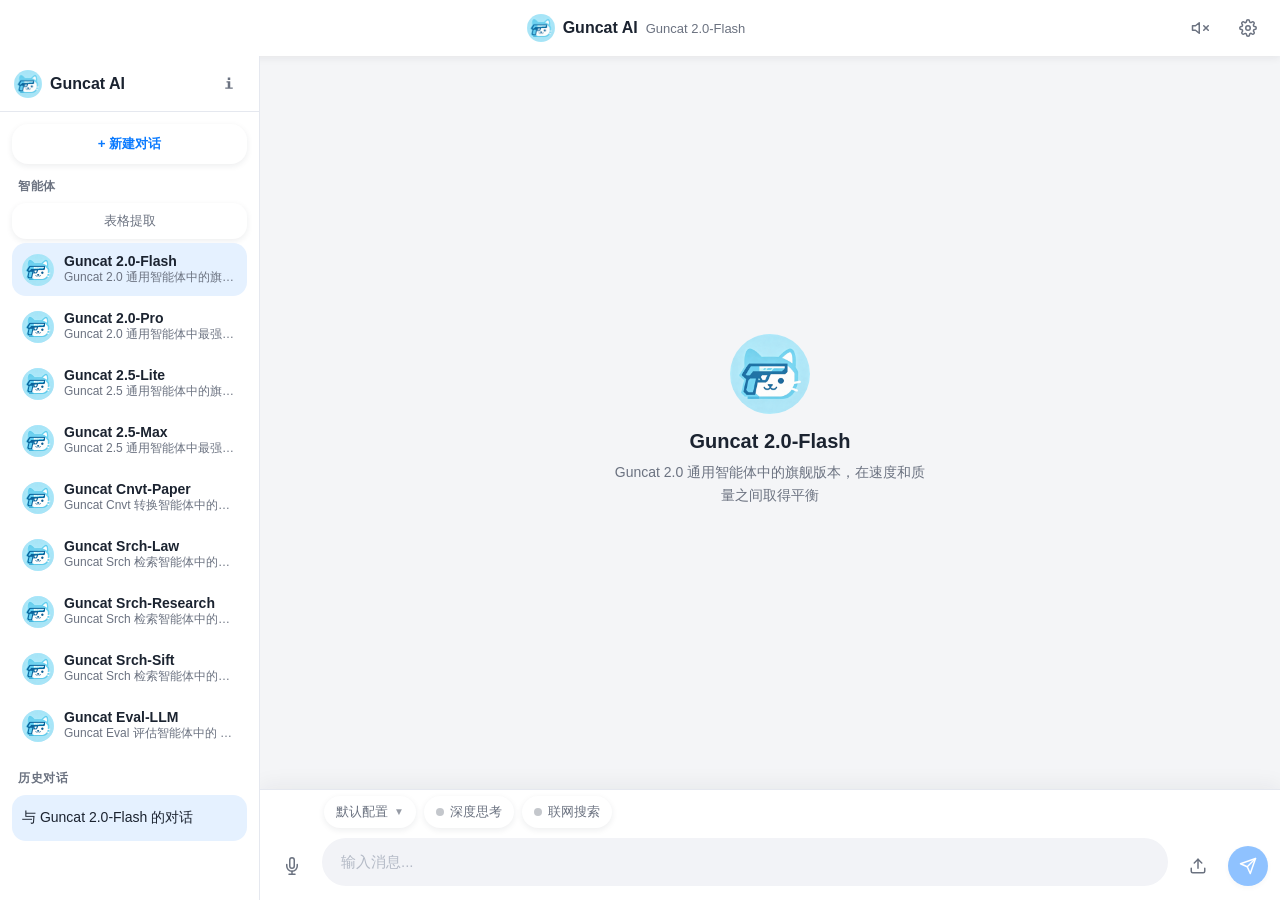
==== commit 0248cac6: "Release 5.1.0 with reasoning and API unification Bumps Web/HarmonyOS variants to v5.1.0 and aligns b" ====
--- a/Guncat AI Web for API/index.html
+++ b/Guncat AI Web for API/index.html
@@ -12,30 +12,54 @@
   <script src="https://cdn.jsdelivr.net/npm/katex@0.16.9/dist/katex.min.js"></script>
   <style>
     :root {
-      --primary: #2563eb;
-      --primary-light: #dbeafe;
-      --bg: #f8fafc;
-      --surface: #ffffff;
-      --text: #1e293b;
-      --text-secondary: #64748b;
-      --border: #e2e8f0;
-      --user-msg: #2563eb;
-      --ai-msg: #f1f5f9;
-      --shadow: 0 4px 6px -1px rgba(0,0,0,0.1);
+      /* 对齐鸿蒙 5.1.0 柔和现代配色 (base/element/color.json) */
+      --primary: #0A7AFF;
+      --primary-pressed: #0060D6;
+      --primary-light: #E5F1FF;
+      --bg: #F4F5F7;
+      --surface: #FFFFFF;
+      --surface-raised: #FFFFFF;
+      --surface-secondary: #F2F3F7;
+      --text: #1B2330;
+      --text-secondary: #6B7280;
+      --text-tertiary: #B4BAC6;
+      --border: #E5E8EF;
+      --user-msg: #0A7AFF;
+      --ai-msg: #F3F4F8;
+      --toggle-active: #34C759;
+      --danger: #E05252;
+      --success: #3DBE64;
+      --toast-bg: #2A3140;
+      --toggle-inactive: #D4D9E1;
+      /* 柔和阴影：低透明度大扩散，去除重描边与发光 */
+      --shadow: 0 8px 24px rgba(27, 35, 48, .08);
+      --shadow-soft: 0 2px 8px rgba(27, 35, 48, .07);
+      --shadow-btn: 0 2px 6px rgba(27, 35, 48, .08);
     }
 
     @media (prefers-color-scheme: dark) {
       :root {
-        --primary: #3b82f6;
-        --primary-light: #1e3a5f;
-        --bg: #0f172a;
-        --surface: #1e293b;
-        --text: #f1f5f9;
-        --text-secondary: #94a3b8;
-        --border: #334155;
-        --user-msg: #3b82f6;
-        --ai-msg: #1e293b;
-        --shadow: 0 4px 6px -1px rgba(0,0,0,0.4);
+        --primary: #409CFF;
+        --primary-pressed: #2B7FFF;
+        --primary-light: #1E3A5F;
+        --bg: #111418;
+        --surface: #1B1F27;
+        --surface-raised: #252B34;
+        --surface-secondary: #252B34;
+        --text: #EDF0F5;
+        --text-secondary: #9AA3B2;
+        --text-tertiary: #6B7280;
+        --border: #2C333E;
+        --user-msg: #409CFF;
+        --ai-msg: #20252E;
+        --toggle-active: #3DBE64;
+        --danger: #F0716B;
+        --success: #6BCB77;
+        --toast-bg: #343B47;
+        --toggle-inactive: #3A414E;
+        --shadow: 0 8px 24px rgba(0, 0, 0, .30);
+        --shadow-soft: 0 2px 8px rgba(0, 0, 0, .25);
+        --shadow-btn: 0 2px 6px rgba(0, 0, 0, .28);
       }
     }
 
@@ -46,11 +70,11 @@
     .app { display: flex; flex-direction: column; height: 100vh; overflow: hidden; }
 
     /* Header */
-    .header { height: 56px; background: var(--surface); border-bottom: 1px solid var(--border); display: flex; align-items: center; justify-content: space-between; padding: 0 12px; flex-shrink: 0; z-index: 10; }
+    .header { height: 56px; background: var(--surface); box-shadow: var(--shadow-soft); display: flex; align-items: center; justify-content: space-between; padding: 0 12px; flex-shrink: 0; z-index: 10; }
     .header-left, .header-right { display: flex; align-items: center; gap: 8px; min-width: 80px; }
     .header-right { justify-content: flex-end; }
-    .icon-btn { width: 40px; height: 40px; border-radius: 10px; border: none; background: transparent; color: var(--text-secondary); font-size: 20px; display: flex; align-items: center; justify-content: center; cursor: pointer; transition: background .2s; }
-    .icon-btn:hover, .icon-btn:active { background: var(--bg); color: var(--primary); }
+    .icon-btn { width: 40px; height: 40px; border-radius: 14px; border: none; background: transparent; color: var(--text-secondary); font-size: 20px; display: flex; align-items: center; justify-content: center; cursor: pointer; transition: background .2s; }
+    .icon-btn:hover, .icon-btn:active { background: var(--surface-secondary); color: var(--primary); }
     .header-title { display: flex; align-items: center; gap: 8px; font-weight: 700; font-size: 16px; min-width: 0; }
     .header-title img { width: 28px; height: 28px; border-radius: 50%; object-fit: cover; flex-shrink: 0; }
     .header-title .brand-text { flex-shrink: 0; }
@@ -71,9 +95,9 @@
     @keyframes fadeIn { from { opacity: 0; transform: translateY(6px); } to { opacity: 1; transform: translateY(0); } }
     .message.user { flex-direction: row-reverse; }
     .message .avatar { width: 34px; height: 34px; border-radius: 50%; flex-shrink: 0; object-fit: cover; background: var(--primary-light); }
-    .message .bubble { max-width: min(82%, 680px); padding: 12px 14px; border-radius: 16px; font-size: 15px; line-height: 1.65; word-wrap: break-word; }
-    .message.user .bubble { background: var(--user-msg); color: #fff; border-bottom-right-radius: 4px; }
-    .message.ai .bubble { background: var(--ai-msg); color: var(--text); border-bottom-left-radius: 4px; }
+    .message .bubble { max-width: min(82%, 680px); padding: 12px 16px; border-radius: 20px; font-size: 15px; line-height: 1.65; word-wrap: break-word; }
+    .message.user .bubble { background: var(--user-msg); color: #fff; border-bottom-right-radius: 6px; }
+    .message.ai .bubble { background: var(--ai-msg); color: var(--text); border-bottom-left-radius: 6px; }
     .message.ai.streaming .bubble::after { content: "▋"; animation: blink 1s infinite; margin-left: 2px; }
     @keyframes blink { 0%,100%{opacity:1} 50%{opacity:0} }
 
@@ -82,19 +106,19 @@
     .message.user .message-content { align-items: flex-end; }
     .message-content .bubble { max-width: 100%; }
     .message-actions { display: flex; gap: 8px; margin-top: 6px; align-items: center; flex-wrap: wrap; }
-    .message-actions .msg-action-btn { padding: 4px 10px; border-radius: 12px; border: 1px solid var(--border); background: var(--surface); color: var(--text-secondary); font-size: 12px; cursor: pointer; transition: all .2s; display: inline-flex; align-items: center; gap: 4px; }
-    .message-actions .msg-action-btn:hover { border-color: var(--primary); color: var(--primary); background: var(--bg); }
-    .message-actions .msg-action-btn.copied { border-color: #22c55e; color: #22c55e; background: rgba(34,197,94,.08); }
+    .message-actions .msg-action-btn { padding: 5px 12px; border-radius: 14px; border: none; background: var(--surface-raised); color: var(--text-secondary); font-size: 12px; cursor: pointer; transition: all .2s; display: inline-flex; align-items: center; gap: 4px; box-shadow: var(--shadow-btn); }
+    .message-actions .msg-action-btn:hover { color: var(--primary); background: var(--surface-raised); transform: translateY(-1px); box-shadow: var(--shadow-soft); }
+    .message-actions .msg-action-btn.copied { color: var(--success); background: rgba(61,190,100,.10); box-shadow: none; }
     .message.ai.streaming .message-actions { display: none; }
 
     .bubble pre { margin: 10px 0; border-radius: 10px; overflow-x: auto; }
     .bubble code { font-family: "SFMono-Regular", Consolas, "Liberation Mono", Menlo, monospace; font-size: 13px; }
     .code-block-wrapper { position: relative; }
     .code-block-wrapper pre { margin-top: 0; }
-    .copy-code-btn { position: absolute; top: 6px; right: 6px; padding: 4px 8px; border-radius: 6px; border: none; background: var(--bg); color: var(--text-secondary); font-size: 12px; cursor: pointer; display: flex; align-items: center; gap: 4px; opacity: 0; transition: opacity .2s, background .2s; }
+    .copy-code-btn { position: absolute; top: 6px; right: 6px; padding: 4px 8px; border-radius: 8px; border: none; background: rgba(255,255,255,.14); color: #d7dce4; font-size: 12px; cursor: pointer; display: flex; align-items: center; gap: 4px; opacity: 0; transition: opacity .2s, background .2s; }
     .code-block-wrapper:hover .copy-code-btn { opacity: 1; }
-    .copy-code-btn:hover { background: var(--surface); color: var(--text); }
-    .copy-code-btn.copied { background: rgba(34,197,94,.25); color: #86efac; }
+    .copy-code-btn:hover { background: rgba(255,255,255,.24); color: #fff; }
+    .copy-code-btn.copied { background: rgba(61,190,100,.25); color: #a5e8b8; }
     @media (hover: none) {
       .copy-code-btn { opacity: 1; }
     }
@@ -109,16 +133,18 @@
     .bubble th { background: var(--bg); }
 
     /* Input */
-    .input-area { position: fixed; bottom: 0; left: 0; right: 0; background: var(--surface); border-top: 1px solid var(--border); padding: 10px 12px 14px; display: flex; gap: 10px; align-items: flex-end; z-index: 10; }
-    .input-wrap { flex: 1; background: var(--bg); border: 1px solid var(--border); border-radius: 20px; padding: 10px 14px; display: flex; align-items: flex-end; gap: 8px; max-height: 140px; }
+    .input-area { position: fixed; bottom: 0; left: 0; right: 0; background: var(--surface); box-shadow: 0 -4px 20px rgba(27,35,48,.06); padding: 10px 12px 14px; display: flex; gap: 10px; align-items: flex-end; z-index: 10; }
+    .input-wrap { flex: 1; background: var(--surface-secondary); border: 1px solid transparent; border-radius: 24px; padding: 10px 16px; display: flex; align-items: flex-end; gap: 8px; max-height: 140px; transition: border-color .2s, background .2s; }
     #messageInput { flex: 1; border: none; outline: none; background: transparent; font-size: 15px; line-height: 1.5; resize: none; max-height: 120px; font-family: inherit; color: var(--text); }
-    #messageInput::placeholder { color: var(--text-secondary); }
-    .send-btn { width: 38px; height: 38px; border-radius: 50%; border: none; background: var(--primary); color: #fff; display: flex; align-items: center; justify-content: center; cursor: pointer; transition: opacity .2s, background .2s; flex-shrink: 0; }
-    .send-btn:disabled { opacity: .5; cursor: not-allowed; }
-    .send-btn.stop { background: #ef4444; }
-    .send-btn.stop:hover { background: #dc2626; }
-    .upload-btn { width: 38px; height: 38px; border-radius: 50%; border: none; background: transparent; color: var(--text-secondary); display: flex; align-items: center; justify-content: center; cursor: pointer; transition: all .2s; flex-shrink: 0; }
-    .upload-btn:hover { background: var(--bg); color: var(--primary); }
+    #messageInput::placeholder { color: var(--text-tertiary); }
+    .send-btn { width: 40px; height: 40px; border-radius: 50%; border: none; background: var(--primary); color: #fff; display: flex; align-items: center; justify-content: center; cursor: pointer; transition: opacity .2s, background .2s, transform .15s; flex-shrink: 0; box-shadow: var(--shadow-btn); }
+    .send-btn:hover:not(:disabled) { background: var(--primary-pressed); }
+    .send-btn:active:not(:disabled) { transform: scale(.94); }
+    .send-btn:disabled { opacity: .45; cursor: not-allowed; }
+    .send-btn.stop { background: var(--danger); }
+    .send-btn.stop:hover { background: var(--danger); filter: brightness(.94); }
+    .upload-btn { width: 40px; height: 40px; border-radius: 50%; border: none; background: transparent; color: var(--text-secondary); display: flex; align-items: center; justify-content: center; cursor: pointer; transition: all .2s; flex-shrink: 0; }
+    .upload-btn:hover { background: var(--surface-secondary); color: var(--primary); }
     .upload-btn:disabled { opacity: .5; cursor: not-allowed; }
     .upload-btn.processing { color: var(--primary); animation: spin 1s linear infinite; }
     @keyframes spin { from { transform: rotate(0deg); } to { transform: rotate(360deg); } }
@@ -137,32 +163,32 @@
     .attachment-thumb { width: 64px; height: 64px; object-fit: cover; border-radius: 8px; border: 1px solid var(--border); background: var(--bg); cursor: pointer; }
     .message.user .attachment-thumb { border-color: rgba(255,255,255,.3); background: rgba(255,255,255,.15); }
 
-    /* Tool toggles (thinking / web search) */
-    .tool-toggle { display: flex; align-items: center; gap: 6px; padding: 6px 10px; border-radius: 16px; border: 1px solid var(--border); background: var(--surface); cursor: pointer; font-size: 13px; color: var(--text-secondary); transition: all .2s; user-select: none; flex-shrink: 0; }
-    .tool-toggle:hover { border-color: var(--primary); color: var(--primary); }
-    .tool-toggle.active { background: var(--primary-light); border-color: var(--primary); color: var(--primary); font-weight: 600; }
+    /* Tool toggles (thinking / web search, 对齐鸿蒙 ToggleSwitch: 白色轻立体药丸) */
+    .tool-toggle { display: flex; align-items: center; gap: 6px; padding: 7px 12px; border-radius: 17px; border: none; background: var(--surface-raised); box-shadow: var(--shadow-btn); cursor: pointer; font-size: 13px; color: var(--text-secondary); transition: all .2s; user-select: none; flex-shrink: 0; }
+    .tool-toggle:hover { color: var(--primary); }
+    .tool-toggle.active { background: var(--primary-light); color: var(--primary); font-weight: 600; box-shadow: none; }
     .tool-toggle .dot { width: 8px; height: 8px; border-radius: 50%; background: currentColor; opacity: .4; transition: opacity .2s; }
     .tool-toggle.active .dot { opacity: 1; box-shadow: 0 0 6px currentColor; }
 
     /* Model selector (配置方案快速切换, 对齐鸿蒙版 buildModelSelector) */
-    .model-selector { display: flex; align-items: center; gap: 6px; padding: 6px 12px; border-radius: 16px; border: 1px solid var(--border); background: var(--surface); cursor: pointer; font-size: 13px; color: var(--text-secondary); transition: all .2s; user-select: none; flex-shrink: 0; max-width: 150px; }
-    .model-selector:hover:not(.disabled) { border-color: var(--primary); color: var(--primary); }
+    .model-selector { display: flex; align-items: center; gap: 6px; padding: 7px 12px; border-radius: 17px; border: none; background: var(--surface-raised); box-shadow: var(--shadow-btn); cursor: pointer; font-size: 13px; color: var(--text-secondary); transition: all .2s; user-select: none; flex-shrink: 0; max-width: 150px; }
+    .model-selector:hover:not(.disabled) { color: var(--primary); }
     .model-selector.disabled { opacity: .5; cursor: not-allowed; }
     .model-selector .model-name { overflow: hidden; text-overflow: ellipsis; white-space: nowrap; min-width: 0; }
     .model-selector .caret { font-size: 10px; opacity: .7; flex-shrink: 0; }
-    .model-menu { position: fixed; z-index: 45; min-width: 190px; max-width: 260px; background: var(--surface); border: 1px solid var(--border); border-radius: 12px; box-shadow: var(--shadow); padding: 6px; display: none; }
+    /* 对齐鸿蒙 5.1.0：选项统一宽度、文字居中、菜单大圆角轻阴影 */
+    .model-menu { position: fixed; z-index: 45; min-width: 220px; max-width: 280px; background: var(--surface); border: none; border-radius: 16px; box-shadow: var(--shadow); padding: 6px; display: none; }
     .model-menu.show { display: block; animation: fadeIn .15s ease; }
-    .model-menu-item { display: flex; align-items: center; gap: 8px; padding: 9px 12px; border-radius: 8px; font-size: 13px; cursor: pointer; color: var(--text); }
-    .model-menu-item:hover { background: var(--bg); }
+    .model-menu-item { position: relative; display: flex; align-items: center; justify-content: center; width: 100%; padding: 10px 30px; border-radius: 12px; font-size: 13px; cursor: pointer; color: var(--text); text-align: center; box-sizing: border-box; }
+    .model-menu-item:hover { background: var(--surface-secondary); }
     .model-menu-item.active { background: var(--primary-light); color: var(--primary); font-weight: 600; }
-    .model-menu-item .check { margin-left: auto; font-size: 12px; opacity: 0; }
+    .model-menu-item .check { position: absolute; right: 10px; font-size: 12px; opacity: 0; }
     .model-menu-item.active .check { opacity: 1; }
-    .model-menu .menu-add { border-top: 1px solid var(--border); margin-top: 4px; padding-top: 8px; color: var(--primary); }
-
-    /* Settings: 配置方案 */
+    .model-menu .menu-add { border-top: 1px solid var(--border); margin-top: 4px; padding-top: 10px; color: var(--primary); }
+
     .profile-row { display: flex; gap: 8px; }
     .profile-row select { flex: 1; min-width: 0; }
-    .add-profile-btn { width: 42px; flex-shrink: 0; padding: 0; border-radius: 10px; border: 1px solid var(--border); background: var(--bg); color: var(--primary); font-size: 20px; font-weight: 600; cursor: pointer; line-height: 1; }
+    .add-profile-btn { width: 44px; height: 44px; flex-shrink: 0; padding: 0; border-radius: 14px; border: none; background: var(--surface-raised); color: var(--primary); font-size: 20px; font-weight: 600; cursor: pointer; line-height: 1; box-shadow: var(--shadow-btn); }
     .add-profile-btn:hover { background: var(--primary-light); }
 
     /* Switch (先行解析附件 / 等开关) */
@@ -171,83 +197,82 @@
     .switch-label small { display: block; font-size: 11px; color: var(--text-secondary); margin-top: 2px; line-height: 1.5; }
     .switch { position: relative; width: 42px; height: 24px; flex-shrink: 0; }
     .switch input { opacity: 0; width: 0; height: 0; }
-    .switch .track { position: absolute; inset: 0; background: var(--border); border-radius: 12px; transition: background .2s; cursor: pointer; }
-    .switch .track::after { content: ''; position: absolute; top: 3px; left: 3px; width: 18px; height: 18px; border-radius: 50%; background: #fff; transition: transform .2s; box-shadow: 0 1px 3px rgba(0,0,0,.3); }
-    .switch input:checked + .track { background: var(--primary); }
+    .switch .track { position: absolute; inset: 0; background: var(--toggle-inactive); border-radius: 12px; transition: background .2s; cursor: pointer; }
+    .switch .track::after { content: ''; position: absolute; top: 3px; left: 3px; width: 18px; height: 18px; border-radius: 50%; background: #fff; transition: transform .2s; box-shadow: 0 1px 3px rgba(0,0,0,.25); }
+    .switch input:checked + .track { background: var(--toggle-active); }
     .switch input:checked + .track::after { transform: translateX(18px); }
 
     /* Reader bar (自动朗读控制条) */
-    .reader-bar { position: fixed; top: 64px; left: 50%; transform: translateX(-50%); z-index: 55; display: none; align-items: center; gap: 8px; background: var(--surface); border: 1px solid var(--border); border-radius: 20px; box-shadow: var(--shadow); padding: 6px 10px; font-size: 12px; color: var(--text); }
+    .reader-bar { position: fixed; top: 64px; left: 50%; transform: translateX(-50%); z-index: 55; display: none; align-items: center; gap: 8px; background: var(--surface-raised); border-radius: 22px; box-shadow: var(--shadow); padding: 8px 12px; font-size: 12px; color: var(--text); }
     .reader-bar.show { display: flex; animation: fadeIn .2s ease; }
     .reader-bar .rb-status { white-space: nowrap; }
-    .reader-bar .rb-btn { border: none; background: var(--bg); color: var(--text-secondary); width: 26px; height: 26px; border-radius: 50%; cursor: pointer; display: flex; align-items: center; justify-content: center; font-size: 12px; flex-shrink: 0; }
+    .reader-bar .rb-btn { border: none; background: var(--surface-secondary); color: var(--text-secondary); width: 26px; height: 26px; border-radius: 50%; cursor: pointer; display: flex; align-items: center; justify-content: center; font-size: 12px; flex-shrink: 0; }
     .reader-bar .rb-btn:hover { color: var(--primary); }
-    .reader-bar .rb-rate { border: 1px solid var(--border); background: transparent; border-radius: 10px; padding: 2px 8px; font-size: 11px; color: var(--text-secondary); cursor: pointer; flex-shrink: 0; width: auto; height: auto; }
+    .reader-bar .rb-rate { border: none; background: var(--surface-secondary); border-radius: 10px; padding: 2px 8px; font-size: 11px; color: var(--text-secondary); cursor: pointer; flex-shrink: 0; width: auto; height: auto; }
 
     /* Voice input */
-    .mic-btn { width: 38px; height: 38px; border-radius: 50%; border: none; background: transparent; color: var(--text-secondary); display: flex; align-items: center; justify-content: center; cursor: pointer; transition: all .2s; flex-shrink: 0; }
-    .mic-btn:hover { background: var(--bg); color: var(--primary); }
+    .mic-btn { width: 40px; height: 40px; border-radius: 50%; border: none; background: transparent; color: var(--text-secondary); display: flex; align-items: center; justify-content: center; cursor: pointer; transition: all .2s; flex-shrink: 0; }
+    .mic-btn:hover { background: var(--surface-secondary); color: var(--primary); }
     .mic-btn.listening { background: var(--primary); color: #fff; animation: pulse 1.2s ease infinite; }
     .mic-btn:disabled { opacity: .5; cursor: not-allowed; }
-    @keyframes pulse { 0%, 100% { box-shadow: 0 0 0 0 rgba(37,99,235,.35); } 50% { box-shadow: 0 0 0 6px rgba(37,99,235,0); } }
+    @keyframes pulse { 0%, 100% { box-shadow: 0 0 0 0 rgba(10,122,255,.30); } 50% { box-shadow: 0 0 0 6px rgba(10,122,255,0); } }
 
     .icon-btn.active { color: var(--primary); background: var(--primary-light); }
 
     /* Input toolbar */
     .input-toolbar { display: flex; align-items: center; gap: 8px; padding: 0 14px 6px; margin: -4px -12px 4px; }
 
-    /* Drawer */
-    .drawer { position: fixed; top: 0; left: 0; width: 280px; height: 100%; background: var(--surface); box-shadow: var(--shadow); transform: translateX(-100%); transition: transform .25s ease; z-index: 30; display: flex; flex-direction: column; }
+    /* Drawer (对齐鸿蒙 5.1.0：全屏 scrim + 滑动过程右侧持续阴影) */
+    .drawer { position: fixed; top: 0; left: 0; width: 280px; height: 100%; background: var(--surface); box-shadow: 8px 0 28px rgba(27,35,48,.14); transform: translateX(-100%); transition: transform .25s ease; z-index: 30; display: flex; flex-direction: column; }
     .drawer.open { transform: translateX(0); }
     .drawer-header { height: 56px; border-bottom: 1px solid var(--border); display: flex; align-items: center; padding: 0 14px; font-weight: 700; gap: 8px; }
     .drawer-header img { width: 28px; height: 28px; border-radius: 50%; }
     .drawer-body { flex: 1; overflow-y: auto; padding: 12px; }
     .drawer-section { margin-bottom: 18px; }
     .drawer-section-title { font-size: 12px; font-weight: 600; color: var(--text-secondary); text-transform: uppercase; letter-spacing: .5px; margin-bottom: 8px; padding: 0 6px; }
-    .new-chat-btn { width: 100%; padding: 10px; border-radius: 10px; border: 1px dashed var(--border); background: var(--bg); color: var(--primary); font-weight: 600; cursor: pointer; margin-bottom: 14px; }
+    .new-chat-btn { width: 100%; padding: 11px; border-radius: 16px; border: none; background: var(--surface-raised); box-shadow: var(--shadow-btn); color: var(--primary); font-weight: 600; cursor: pointer; margin-bottom: 14px; transition: background .2s, box-shadow .2s; }
     .new-chat-btn:hover { background: var(--primary-light); }
-    .agent-item { display: flex; align-items: center; gap: 10px; padding: 10px; border-radius: 10px; cursor: pointer; transition: background .15s; margin-bottom: 4px; }
-    .agent-item:hover { background: var(--bg); }
+    .agent-item { display: flex; align-items: center; gap: 10px; padding: 10px; border-radius: 14px; cursor: pointer; transition: background .15s; margin-bottom: 4px; }
+    .agent-item:hover { background: var(--surface-secondary); }
     .agent-item.active { background: var(--primary-light); }
     .agent-item img { width: 32px; height: 32px; border-radius: 50%; object-fit: cover; background: var(--primary-light); }
     .agent-info { flex: 1; min-width: 0; }
     .agent-info .name { font-size: 14px; font-weight: 600; white-space: nowrap; overflow: hidden; text-overflow: ellipsis; }
     .agent-info .desc { font-size: 12px; color: var(--text-secondary); white-space: nowrap; overflow: hidden; text-overflow: ellipsis; }
-    .tool-entry { display: flex; align-items: center; justify-content: center; padding: 6px 10px; border-radius: 8px; border: 1px solid var(--border); background: var(--surface); font-size: 13px; color: var(--text-secondary); text-decoration: none; cursor: pointer; transition: background .15s, color .15s, border-color .15s; margin-bottom: 4px; }
-    .tool-entry:hover { background: var(--bg); color: var(--primary); border-color: var(--primary); }
-    .conv-item { display: flex; align-items: center; justify-content: space-between; padding: 10px; border-radius: 10px; cursor: pointer; transition: background .15s; margin-bottom: 4px; }
-    .conv-item:hover { background: var(--bg); }
+    .tool-entry { display: flex; align-items: center; justify-content: center; padding: 9px 10px; border-radius: 14px; border: none; background: var(--surface-raised); box-shadow: var(--shadow-btn); font-size: 13px; color: var(--text-secondary); text-decoration: none; cursor: pointer; transition: background .15s, color .15s, box-shadow .15s; margin-bottom: 4px; }
+    .tool-entry:hover { color: var(--primary); }
+    .conv-item { display: flex; align-items: center; justify-content: space-between; padding: 10px; border-radius: 14px; cursor: pointer; transition: background .15s; margin-bottom: 4px; }
+    .conv-item:hover { background: var(--surface-secondary); }
     .conv-item.active { background: var(--primary-light); }
     .conv-item .title { font-size: 14px; white-space: nowrap; overflow: hidden; text-overflow: ellipsis; flex: 1; }
-    .conv-item .del { opacity: 0; color: var(--text-secondary); padding: 4px; border-radius: 6px; }
+    .conv-item .del { opacity: 0; color: var(--text-secondary); padding: 4px; border-radius: 8px; }
     .conv-item:hover .del { opacity: 1; }
-    .conv-item .del:hover { color: #ef4444; background: rgba(239,68,68,.15); }
+    .conv-item .del:hover { color: var(--danger); background: rgba(224,82,82,.12); }
 
     /* Overlay */
-    .overlay { position: fixed; inset: 0; background: rgba(0,0,0,.35); opacity: 0; pointer-events: none; transition: opacity .25s; z-index: 25; }
+    .overlay { position: fixed; inset: 0; background: rgba(15,19,26,.42); opacity: 0; pointer-events: none; transition: opacity .25s; z-index: 25; }
     .overlay.show { opacity: 1; pointer-events: auto; }
 
     /* Settings Modal */
     .modal { position: fixed; inset: 0; display: flex; align-items: flex-end; justify-content: center; z-index: 40; pointer-events: none; }
     .modal.show { pointer-events: auto; }
-    .modal-backdrop { position: absolute; inset: 0; background: rgba(0,0,0,.4); opacity: 0; transition: opacity .25s; }
+    .modal-backdrop { position: absolute; inset: 0; background: rgba(15,19,26,.42); opacity: 0; transition: opacity .25s; }
     .modal.show .modal-backdrop { opacity: 1; }
-    .modal-panel { background: var(--surface); width: 100%; max-width: 560px; max-height: 90vh; border-radius: 20px 20px 0 0; transform: translateY(100%); transition: transform .3s ease; display: flex; flex-direction: column; z-index: 1; }
+    .modal-panel { background: var(--surface); width: 100%; max-width: 560px; max-height: 92vh; border-radius: 28px 28px 0 0; box-shadow: 0 -8px 36px rgba(27,35,48,.16); transform: translateY(100%); transition: transform .3s ease; display: flex; flex-direction: column; z-index: 1; }
     .modal.show .modal-panel { transform: translateY(0); }
-    .modal-header { padding: 16px; border-bottom: 1px solid var(--border); display: flex; align-items: center; justify-content: space-between; }
+    .modal-header { padding: 18px 18px 14px; border-bottom: 1px solid var(--border); display: flex; align-items: center; justify-content: space-between; }
     .modal-header h3 { margin: 0; font-size: 18px; }
-    .modal-close { width: 32px; height: 32px; border-radius: 8px; border: none; background: var(--bg); color: var(--text-secondary); cursor: pointer; }
-    .modal-body { padding: 16px; overflow-y: auto; }
+    .modal-close { width: 34px; height: 34px; border-radius: 50%; border: none; background: var(--surface-raised); box-shadow: var(--shadow-btn); color: var(--text-secondary); cursor: pointer; }
+    .modal-close:hover { color: var(--text); background: var(--surface-secondary); }
+    .modal-body { padding: 16px 18px 22px; overflow-y: auto; }
     .form-group { margin-bottom: 16px; }
     .form-group label { display: block; font-size: 13px; font-weight: 600; color: var(--text-secondary); margin-bottom: 6px; }
-    .form-group select, .form-group input { width: 100%; padding: 10px 12px; border: 1px solid var(--border); border-radius: 10px; font-size: 14px; background: var(--bg); outline: none; color: var(--text); }
-    .form-group input:focus, .form-group select:focus { border-color: var(--primary); }
-    .preset-btns { display: flex; gap: 8px; margin-bottom: 12px; flex-wrap: wrap; }
-    .preset-btn { padding: 8px 12px; border-radius: 8px; border: 1px solid var(--border); background: var(--bg); color: var(--text); font-size: 13px; cursor: pointer; }
-    .preset-btn:hover { border-color: var(--primary); color: var(--primary); }
-    .hint { font-size: 12px; color: var(--text-secondary); margin-top: 6px; line-height: 1.5; }
-    .save-btn { width: 100%; padding: 12px; border-radius: 10px; border: none; background: var(--primary); color: #fff; font-weight: 600; cursor: pointer; margin-top: 8px; }
-    .save-btn:hover { opacity: .9; }
+    .form-group select, .form-group input { width: 100%; padding: 11px 14px; border: 1px solid transparent; border-radius: 14px; font-size: 14px; background: var(--surface-secondary); outline: none; color: var(--text); transition: border-color .2s, background .2s; }
+    .form-group input:focus, .form-group select:focus { border-color: var(--primary); background: var(--surface); }
+    .hint { font-size: 12px; color: var(--text-secondary); margin-top: 6px; line-height: 1.5; white-space: pre-line; }
+    .save-btn { width: 100%; padding: 14px; border-radius: 18px; border: none; background: var(--primary); color: #fff; font-weight: 600; font-size: 15px; cursor: pointer; margin-top: 8px; box-shadow: var(--shadow-btn); transition: background .2s, transform .15s; }
+    .save-btn:hover { background: var(--primary-pressed); }
+    .save-btn:active { transform: scale(.98); }
 
     /* Advanced settings */
     .advanced-toggle { display: flex; align-items: center; justify-content: space-between; padding: 10px 0; border-top: 1px solid var(--border); margin-top: 8px; cursor: pointer; color: var(--text-secondary); font-size: 14px; font-weight: 600; }
@@ -261,19 +286,19 @@
 
     /* About modal */
     .drawer-header { position: relative; }
-    .drawer-header .about-btn { width: 32px; height: 32px; margin-left: auto; border-radius: 8px; font-size: 20px; }
-    .about-panel { max-width: 360px; }
+    .drawer-header .about-btn { width: 32px; height: 32px; margin-left: auto; border-radius: 50%; font-size: 20px; }
+    .about-panel { max-width: 360px; border-radius: 28px 28px 0 0; }
     .about-body { text-align: center; padding: 24px 20px; }
-    .about-logo img { width: 64px; height: 64px; border-radius: 50%; margin-bottom: 12px; }
+    .about-logo img { width: 72px; height: 72px; border-radius: 50%; margin-bottom: 12px; box-shadow: var(--shadow-soft); }
     .about-logo .about-name { font-size: 20px; font-weight: 700; color: var(--text); margin-bottom: 4px; }
     .about-logo .about-version { font-size: 14px; color: var(--text-secondary); margin-bottom: 20px; }
     .about-links { margin-bottom: 20px; }
-    .about-links a { display: inline-flex; align-items: center; gap: 8px; padding: 8px 16px; border-radius: 10px; background: var(--bg); color: var(--text); text-decoration: none; font-size: 14px; transition: background .2s, color .2s; border: 1px solid var(--border); }
-    .about-links a:hover { background: var(--primary-light); color: var(--primary); border-color: var(--primary); }
+    .about-links a { display: inline-flex; align-items: center; gap: 8px; padding: 9px 18px; border-radius: 16px; background: var(--surface-raised); box-shadow: var(--shadow-btn); color: var(--text); text-decoration: none; font-size: 14px; transition: all .2s; border: none; }
+    .about-links a:hover { color: var(--primary); transform: translateY(-1px); box-shadow: var(--shadow-soft); }
     .about-copyright { font-size: 12px; color: var(--text-secondary); margin: 0; }
 
-    /* Toast */
-    .toast { position: fixed; top: 68px; left: 50%; transform: translateX(-50%) translateY(-20px); background: var(--surface); color: var(--text); padding: 10px 16px; border-radius: 20px; font-size: 13px; opacity: 0; pointer-events: none; transition: all .25s; z-index: 50; box-shadow: var(--shadow); }
+    /* Toast (对齐鸿蒙 toast_bg 深色胶囊) */
+    .toast { position: fixed; top: 68px; left: 50%; transform: translateX(-50%) translateY(-20px); background: var(--toast-bg); color: #fff; padding: 10px 18px; border-radius: 22px; font-size: 13px; opacity: 0; pointer-events: none; transition: all .25s; z-index: 70; box-shadow: var(--shadow); max-width: min(86vw, 480px); text-align: center; }
     .toast.show { opacity: 1; transform: translateX(-50%) translateY(0); }
 
     /* Image preview lightbox */
@@ -289,9 +314,10 @@
       .overlay { display: none; }
       .messages { padding-bottom: 16px; }
       .input-area { position: relative; border-top: 1px solid var(--border); }
-      .modal-panel { border-radius: 16px; transform: translateY(20px); opacity: 0; }
+      .modal-panel { border-radius: 24px; transform: translateY(20px); opacity: 0; box-shadow: var(--shadow); }
       .modal.show .modal-panel { transform: translateY(0); opacity: 1; }
       .modal { align-items: center; }
+      .about-panel { border-radius: 24px; }
     }
 
     @media (max-width: 480px) {
@@ -302,6 +328,23 @@
       .header-title .agent-name { max-width: 160px; font-size: 12px; }
       .icon-btn { width: 36px; height: 36px; }
     }
+
+    /* Deep reasoning collapsible bar (对齐鸿蒙版深度思考条) */
+    .reasoning-bar { margin: 0 0 8px; border-radius: 14px; overflow: hidden; border: 1px solid var(--border); background: var(--surface); }
+    .reasoning-bar.streaming { border-color: var(--primary-light); }
+    .reasoning-header { display: flex; align-items: center; gap: 8px; padding: 9px 12px; cursor: pointer; user-select: none; transition: background .15s; }
+    .reasoning-header:hover { background: var(--surface-secondary); }
+    .reasoning-icon { font-size: 14px; flex-shrink: 0; }
+    .reasoning-title { font-size: 13px; font-weight: 600; color: var(--text-secondary); white-space: nowrap; }
+    .reasoning-title .has-content { color: var(--primary); }
+    .reasoning-live { display: inline-flex; align-items: center; gap: 5px; font-size: 11px; color: var(--text-secondary); white-space: nowrap; }
+    .reasoning-live .dot { width: 6px; height: 6px; border-radius: 50%; background: var(--primary); animation: pulse 1.2s ease infinite; }
+    .reasoning-stats { margin-left: auto; display: flex; align-items: center; gap: 10px; font-size: 11px; color: var(--text-secondary); white-space: nowrap; }
+    .reasoning-stat { display: inline-flex; align-items: center; gap: 3px; white-space: nowrap; }
+    .reasoning-arrow { font-size: 11px; color: var(--text-tertiary); transition: transform .2s; flex-shrink: 0; }
+    .reasoning-bar.expanded .reasoning-arrow { transform: rotate(180deg); }
+    .reasoning-body { display: none; padding: 2px 12px 12px; font-size: 13px; line-height: 1.6; color: var(--text-secondary); white-space: pre-wrap; word-break: break-word; max-height: 42vh; overflow-y: auto; border-top: 1px solid var(--border); }
+    .reasoning-bar.expanded .reasoning-body { display: block; animation: slideDown .2s ease; }
   </style>
 </head>
 <body>
@@ -350,7 +393,7 @@
             <img src="cat-avatar(1).png" alt="Guncat">
             <h2>Guncat AI</h2>
             <p>选择一个智能体，配置 API 后即可开始对话。</p>
-            <p>支持 Deepseek API 与火山方舟引擎两种预置接入方式，可保存多套配置方案随时切换。</p>
+            <p>支持 OpenAI Completions、OpenAI Responses 与 Anthropic Messages 三种主流接入方式，可保存多套配置方案随时切换。</p>
           </div>
         </div>
 
@@ -407,21 +450,14 @@
         </div>
         <div class="form-group">
           <label for="profileName">配置名称</label>
-          <input type="text" id="profileName" placeholder="例如：火山豆包 Pro">
-        </div>
-        <div class="form-group">
-          <label>快速选择预设</label>
-          <div class="preset-btns">
-            <button class="preset-btn" data-preset="deepseek">Deepseek API</button>
-            <button class="preset-btn" data-preset="volcano">火山方舟引擎</button>
-          </div>
+          <input type="text" id="profileName" placeholder="例如：DeepSeek V4">
         </div>
         <div class="form-group">
           <label for="apiProvider">接入方式</label>
           <select id="apiProvider">
-            <option value="custom">自定义 OpenAI 兼容接口</option>
-            <option value="deepseek">Deepseek API</option>
-            <option value="volcano">火山方舟引擎</option>
+            <option value="openai-completions">openai-completions（/chat/completions）</option>
+            <option value="openai-responses">openai-responses（/responses，DeepSeek / 火山方舟等兼容服务）</option>
+            <option value="anthropic-messages">anthropic-messages（/messages）</option>
           </select>
         </div>
         <div class="form-group">
@@ -469,7 +505,7 @@
         <div class="advanced-panel" id="multimodalPanel">
           <div class="switch-row">
             <div class="switch-label">先行解析附件
-              <small>开启后先由下方独立 API 解析，再将文本交给主模型；关闭后图片和文档将直接传给火山主模型（直传模式仅支持火山方舟引擎）。</small>
+              <small>开启后先由下方独立 API 解析，再将文本交给主模型；关闭后图片和文档将直接传给当前接入方式的主模型（三种协议均支持直传，是否生效取决于服务商）。</small>
             </div>
             <label class="switch"><input type="checkbox" id="mmPreparseEnabled" checked><span class="track"></span></label>
           </div>
@@ -517,7 +553,7 @@
         <div class="about-logo">
           <img src="cat-avatar(1).png" alt="Guncat">
           <div class="about-name">Guncat AI</div>
-          <div class="about-version">version 3.2.0</div>
+          <div class="about-version">version 5.1.0</div>
         </div>
         <div class="about-links">
           <a href="https://github.com/zhubowen-bot" target="_blank" rel="noopener noreferrer">
@@ -558,13 +594,17 @@
       };
 
       function defaultApiConfig() {
-        return { provider: 'custom', baseUrl: '', apiKey: '', model: '', temperature: null, topP: null, maxTokens: null, extraBody: '' };
-      }
-
-      const PRESETS = {
-        deepseek: { provider: 'deepseek', baseUrl: 'https://api.deepseek.com', model: 'deepseek-chat' },
-        volcano: { provider: 'volcano', baseUrl: 'https://ark.cn-beijing.volces.com/api/v3', model: '' }
-      };
+        // 对齐鸿蒙 5.1.0 ApiConfig：接入方式统一为三种主流协议
+        return { provider: 'openai-completions', baseUrl: '', apiKey: '', model: '', temperature: null, topP: null, maxTokens: null, extraBody: '' };
+      }
+
+      // 旧版本 provider 迁移（对齐鸿蒙 5.1.0 normalizeProvider）：
+      // custom/空 → openai-completions；deepseek/volcano → openai-responses
+      function normalizeProvider(provider) {
+        if (provider === 'custom' || provider === '' || provider == null) return 'openai-completions';
+        if (provider === 'deepseek' || provider === 'volcano') return 'openai-responses';
+        return provider;
+      }
 
       let agents = [];
       let currentAgent = null;
@@ -596,7 +636,7 @@
       // 流式输出渲染节流，避免输出太快时页面抖动
       let streamUpdatePending = false;
       let streamUpdateEl = null;
-      let streamUpdateContent = null;
+      let streamUpdateState = null;
       let streamUpdateLastTime = 0;
       const STREAM_UPDATE_INTERVAL = 50; // ms，约 20fps
 
@@ -707,10 +747,11 @@
           }];
           saveToStorage(LS_KEYS.apiProfiles, apiProfiles);
         }
-        // 规范化缺失字段
+        // 规范化缺失字段 + 旧 provider 自动迁移为三种协议
         apiProfiles.forEach(p => {
           if (!p.id) p.id = 'api-profile-' + Date.now() + '_' + Math.random().toString(36).slice(2, 7);
           p.apiConfig = Object.assign(defaultApiConfig(), p.apiConfig || {});
+          p.apiConfig.provider = normalizeProvider(p.apiConfig.provider);
           p.multimodalConfig = Object.assign({}, DEFAULT_MM_CONFIG, p.multimodalConfig || {});
         });
         const savedId = localStorage.getItem(LS_KEYS.currentProfileId);
@@ -971,7 +1012,42 @@
         scrollToBottom();
       }
 
-      function createMessageHTML(msg) {
+      // 深度思考统计条: 仅显示 API 返回的 usage 派生数据 (token 速度 / 缓存命中率),
+      // 无返回值时只显示"思考中…"或不显示, 不做任何自创算法.
+      function buildStatsHTML(stats, showLive) {
+        const parts = [];
+        if (stats) {
+          if (stats.speed != null && stats.speed > 0) {
+            parts.push(`<span class="reasoning-stat">${stats.speed.toFixed(1)} tok/s</span>`);
+          }
+          if (stats.cacheHit != null && stats.cacheHit >= 0) {
+            parts.push(`<span class="reasoning-stat">缓存命中 ${Math.round(stats.cacheHit * 100)}%</span>`);
+          }
+        }
+        if (parts.length) return parts.join('');
+        if (showLive) return `<span class="reasoning-live"><span class="dot"></span>思考中…</span>`;
+        return '';
+      }
+
+      function buildReasoningBarHTML(msg, isStreaming) {
+        const hasReasoning = !!msg.reasoning;
+        const statsHTML = buildStatsHTML(msg.stats, isStreaming && !hasReasoning);
+        return `
+          <div class="reasoning-bar ${isStreaming ? 'streaming' : ''}">
+            <div class="reasoning-header" data-action="toggle-reasoning">
+              <span class="reasoning-icon">
+                <svg width="14" height="14" viewBox="0 0 24 24" fill="none" stroke="currentColor" stroke-width="2" stroke-linecap="round" stroke-linejoin="round"><path d="M9 18h6"/><path d="M10 22h4"/><path d="M15.09 14c.18-.98.65-1.74 1.41-2.5A4.65 4.65 0 0 0 18 8 6 6 0 0 0 6 8c0 1 .23 2.23 1.5 3.5.76.76 1.23 1.52 1.41 2.5"/></svg>
+              </span>
+              <span class="reasoning-title ${hasReasoning ? 'has-content' : ''}">深度思考</span>
+              <span class="reasoning-stats">${statsHTML}</span>
+              <span class="reasoning-arrow">▾</span>
+            </div>
+            <div class="reasoning-body">${hasReasoning ? escapeHtml(msg.reasoning) : ''}</div>
+          </div>
+        `;
+      }
+
+      function createMessageHTML(msg, isStreaming = false) {
         const isUser = msg.role === 'user';
         const avatar = isUser ? '' : 'cat-avatar(1).png';
         const name = isUser ? '我' : (currentAgent?.name || 'AI');
@@ -998,10 +1074,13 @@
             </div>
           `;
         }
+        const reasoningBarHTML = msg.role === 'assistant' && (msg.reasoning || isStreaming)
+          ? buildReasoningBarHTML(msg, isStreaming) : '';
         return `
           <div class="message ai" data-id="${msg.id}">
             <img class="avatar" src="${avatar}" alt="${escapeHtml(name)}">
             <div class="message-content">
+              ${reasoningBarHTML}
               <div class="bubble">${htmlContent}</div>
               <div class="message-actions">
                 <button class="msg-action-btn" data-action="copy-text" type="button">复制</button>
@@ -1029,7 +1108,7 @@
           els.messages.innerHTML = '';
         }
         const temp = document.createElement('div');
-        temp.innerHTML = createMessageHTML(msg);
+        temp.innerHTML = createMessageHTML(msg, streaming);
         const el = temp.firstElementChild;
         if (streaming) el.classList.add('streaming');
         els.messages.appendChild(el);
@@ -1273,9 +1352,9 @@
         streamChat(newContent, config);
       }
 
-      function updateStreamingMessage(el, content) {
+      function updateStreamingMessage(el, state) {
         streamUpdateEl = el;
-        streamUpdateContent = content;
+        streamUpdateState = state;
         if (streamUpdatePending) return;
         streamUpdatePending = true;
         requestAnimationFrame(() => {
@@ -1289,15 +1368,40 @@
         });
       }
 
+      // 渲染单条 AI 消息：正文 Markdown + 顶部深度思考折叠条（含右侧统计）
+      function renderStreamingMessage(el, state) {
+        const bubble = el.querySelector('.bubble');
+        if (!bubble) return;
+        if (state.content !== undefined) {
+          bubble.innerHTML = renderRichContent(state.content);
+          bubble.querySelectorAll('pre code').forEach(block => hljs.highlightElement(block));
+        }
+        const reasoningBar = el.querySelector('.reasoning-bar');
+        if (reasoningBar) {
+          // 非流式且没有思考内容(出错/未启用深度思考): 移除空条
+          if (!state.streaming && !state.reasoning) {
+            reasoningBar.remove();
+          } else {
+            const titleEl = reasoningBar.querySelector('.reasoning-title');
+            const statsEl = reasoningBar.querySelector('.reasoning-stats');
+            const bodyEl = reasoningBar.querySelector('.reasoning-body');
+            if (state.reasoning) {
+              if (bodyEl) bodyEl.textContent = state.reasoning;
+              reasoningBar.classList.add('has-content');
+              if (titleEl) titleEl.classList.add('has-content');
+            }
+            if (statsEl) statsEl.innerHTML = buildStatsHTML(state.stats, !!state.streaming && !state.stats);
+          }
+        }
+        enhanceCodeBlocks(el);
+        scrollToBottom();
+      }
+
       function flushStreamUpdate() {
         streamUpdatePending = false;
         streamUpdateLastTime = performance.now();
-        if (!streamUpdateEl || streamUpdateContent === null) return;
-        const bubble = streamUpdateEl.querySelector('.bubble');
-        bubble.innerHTML = renderRichContent(streamUpdateContent);
-        bubble.querySelectorAll('pre code').forEach(block => hljs.highlightElement(block));
-        enhanceCodeBlocks(streamUpdateEl);
-        scrollToBottom();
+        if (!streamUpdateEl || !streamUpdateState) return;
+        renderStreamingMessage(streamUpdateEl, streamUpdateState);
       }
 
       function scrollToBottom() {
@@ -1485,10 +1589,11 @@
         const mmConfig = getMultimodalConfig();
         const apiConfig = getCurrentConfig();
 
-        // 直传模式：跳过预解析，附件直接随请求发给火山主模型
+        // 直传模式：跳过预解析，附件直接随请求发给主模型（对齐鸿蒙 5.1.0：三种协议均支持）
         if (mmConfig.preparseEnabled === false) {
-          if (apiConfig.provider !== 'volcano') {
-            showToast('附件直传目前仅支持火山方舟引擎');
+          const provider = normalizeProvider(apiConfig.provider);
+          if (provider !== 'openai-completions' && provider !== 'openai-responses' && provider !== 'anthropic-messages') {
+            showToast('当前接入方式不支持附件直传');
             return;
           }
           const validFiles = files.filter(file => {
@@ -1611,10 +1716,12 @@
         const config = getCurrentConfig();
         if (!config.apiKey) { showToast('请先配置 API Key'); openSettings(); return; }
 
-        const readyFiles = pendingFiles.filter(f => f.parsedText && !f.error);
+        // 可发送附件包含先行解析结果与直传附件；只有前者需要拼接解析文本（对齐鸿蒙 ChatViewModel）
+        const readyFiles = pendingFiles.filter(f => !f.isParsing && !f.error && (f.parsedText || f.dataUrl));
+        const parsedReady = readyFiles.filter(f => f.parsedText);
         let fullText = userText;
-        if (readyFiles.length) {
-          const attachmentsText = readyFiles.map(f => `【文件解析：${f.file.name}】\n${f.parsedText}`).join('\n\n');
+        if (parsedReady.length) {
+          const attachmentsText = parsedReady.map(f => `【文件解析：${f.file.name}】\n${f.parsedText}`).join('\n\n');
           fullText = attachmentsText + '\n\n' + userText;
         }
 
@@ -1627,22 +1734,69 @@
           thumbnail: f.thumbnail || null,
           dataUrl: f.dataUrl || null
         }));
+        // 混合发送策略：大图 / Responses 文档优先上传 Files API，上传失败自动回退 Base64（对齐鸿蒙 5.1.0）
+        await prepareAttachmentFileIds(attachments, config);
         clearPendingFiles();
         appendUserMessage(userText, fullText, attachments);
         await streamChat(fullText, config);
       }
 
+      /* ---------- 三协议调用层（对齐鸿蒙 5.1.0 ChatService） ----------
+       * openai-completions → Chat Completions (/chat/completions)
+       * openai-responses   → Responses API    (/responses)
+       * anthropic-messages → Anthropic Messages (/messages)
+       */
+
+      function getProtocol(provider) {
+        if (provider === 'openai-responses') return 'responses';
+        if (provider === 'anthropic-messages') return 'anthropic';
+        return 'completions';
+      }
+
+      function trimBaseUrl(baseUrl) { return (baseUrl || '').replace(/\/+$/, ''); }
+
+      // URL 解析：兼容 DeepSeek Anthropic 端点自动切换（对齐鸿蒙版）
+      function resolveRequestUrl(config, protocol) {
+        const base = trimBaseUrl(config.baseUrl);
+        if (protocol === 'responses') return base + '/responses';
+        if (protocol === 'anthropic') {
+          if (base.endsWith('/v1') || base.endsWith('/anthropic/v1')) return base + '/messages';
+          if (base === 'https://api.deepseek.com' || base === 'http://api.deepseek.com') {
+            return base + '/anthropic/v1/messages'; // 直接填 DeepSeek 主域名时自动切到 Anthropic 兼容端点
+          }
+          return base + '/v1/messages';
+        }
+        return base + '/chat/completions';
+      }
+
+      function buildRequestHeaders(config, protocol, history) {
+        const headers = { 'Content-Type': 'application/json' };
+        if (protocol === 'anthropic') {
+          let needsBeta = false;
+          (history || []).forEach(m => (m.attachments || []).forEach(a => { if (a.fileId) needsBeta = true; }));
+          headers['x-api-key'] = config.apiKey;
+          headers['anthropic-version'] = '2023-06-01';
+          headers['Accept'] = 'text/event-stream';
+          if (needsBeta) headers['anthropic-beta'] = 'files-api-2025-04-14';
+        } else {
+          headers['Authorization'] = 'Bearer ' + config.apiKey;
+        }
+        return headers;
+      }
+
       async function streamChat(userText, config) {
         isStreaming = true;
         updateInputButtons();
-        const baseUrl = (config.baseUrl || '').replace(/\/$/, '');
-        const isVolcano = config.provider === 'volcano';
-        const url = baseUrl + (isVolcano ? '/responses' : '/chat/completions');
+        const protocol = getProtocol(normalizeProvider(config.provider));
+        const url = resolveRequestUrl(config, protocol);
 
         // 必须在追加空 assistant 消息前构建请求体，
-        // 否则 buildChatCompletionsBody / buildResponsesBody 内的 conv.messages.slice(0, -1)
-        // 会把刚追加的 user 消息误判为"最后一条"而漏掉，又在末尾再 push 一次，导致 user 消息被发两次。
-        const body = isVolcano ? buildResponsesBody(userText, config) : buildChatCompletionsBody(userText, config);
+        // 此时 conv.messages 最后一条就是刚追加的当前 user 消息。
+        const history = getCurrentConversation()?.messages || [];
+        const body =
+          protocol === 'responses' ? buildResponsesBody(userText, config) :
+          protocol === 'anthropic' ? buildAnthropicBody(userText, config) :
+          buildChatCompletionsBody(userText, config);
 
         const { el, msg: assistantMsg } = appendMessage('assistant', '', true);
         const bubble = el.querySelector('.bubble');
@@ -1650,22 +1804,27 @@
 
         abortController = new AbortController();
         let fullContent = '';
+        let reasoning = '';
+        let stats = null;
         let aborted = false;
         let streamError = false;
         try {
           const res = await fetch(url, {
             method: 'POST',
-            headers: {
-              'Content-Type': 'application/json',
-              'Authorization': 'Bearer ' + config.apiKey
-            },
+            headers: buildRequestHeaders(config, protocol, history),
             body: JSON.stringify(body),
             signal: abortController.signal
           });
           if (!res.ok) {
             throw new Error(friendlyApiError(res.status));
           }
-          fullContent = isVolcano ? await streamResponses(res, el, bubble) : await streamChatCompletions(res, el, bubble);
+          const result = await streamSSE(res, protocol, (state) => updateStreamingMessage(el, state));
+          fullContent = result.content;
+          reasoning = result.reasoning;
+          stats = result.stats;
+          assistantMsg.reasoning = reasoning;
+          assistantMsg.stats = stats;
+          if (result.usage) assistantMsg.usage = result.usage;
         } catch (err) {
           if (err.name !== 'AbortError') {
             streamError = true;
@@ -1691,8 +1850,14 @@
               // 正常完成 / 出错 / 中断但有部分内容：把内容回填到会话历史
               const last = conv.messages[conv.messages.length - 1];
               if (last) last.content = fullContent;
+              if (reasoning && assistantMsg) assistantMsg.reasoning = reasoning;
+              if (stats && assistantMsg) assistantMsg.stats = stats;
             }
             saveConversations();
+          }
+          // 流式结束后以折叠态 + 最终统计重新渲染该消息
+          if (el && el.parentNode) {
+            renderStreamingMessage(el, { content: fullContent, reasoning, stats, streaming: false });
           }
           // 自动朗读：回答正常完成后自动播报（对齐鸿蒙版 autoReadEnabled）
           if (!aborted && !streamError && fullContent && autoReadEnabled) {
@@ -1838,94 +2003,327 @@
         } catch (e) { /* start() 可能抛错，静默忽略 */ }
       }
 
+      // ===== 请求体构建（对齐鸿蒙 ChatService.buildXXXBody）=====
+      function mergeExtraBody(body, config) {
+        try { Object.assign(body, config.extraBody ? JSON.parse(config.extraBody) : {}); } catch (e) { /* 忽略无效 extraBody */ }
+      }
+
       function buildChatCompletionsBody(userText, config) {
+        const history = getCurrentConversation()?.messages || [];
         const messages = [];
         if (currentAgent?.systemPrompt) {
           messages.push({ role: 'system', content: currentAgent.systemPrompt });
         }
-        const conv = getCurrentConversation();
-        if (conv) {
-          conv.messages.slice(0, -1).forEach(m => {
-            // 跳过空内容消息，避免触发 MissingParameter / 400
-            if (m.role === 'system' || !m.content) return;
-            messages.push({ role: m.role, content: m.content });
-          });
-        }
-        messages.push({ role: 'user', content: userText });
-
-        const body = {
-          model: config.model || 'deepseek-chat',
-          messages,
-          stream: true
-        };
+        for (const m of history) {
+          if (!m.content) continue;
+          if (m.role !== 'user' && m.role !== 'assistant') continue;
+          if (m.role === 'user' && m.attachments?.length) {
+            const parts = [];
+            if (m.content) parts.push({ type: 'text', text: m.content });
+            for (const att of m.attachments) {
+              if (att.parsedText || !att.dataUrl) continue;
+              if (att.type === 'image') {
+                if (att.fileId) parts.push({ type: 'file', file_id: att.fileId });
+                else parts.push({ type: 'image_url', image_url: { url: att.dataUrl } });
+              } else {
+                if (att.fileId) parts.push({ type: 'file', file_id: att.fileId });
+                else parts.push({ type: 'file_url', file_url: { url: att.dataUrl } }); // 兼容支持 file_url 的 OpenAI 兼容接口
+              }
+            }
+            if (parts.length) { messages.push({ role: 'user', content: parts }); continue; }
+          }
+          messages.push({ role: m.role, content: m.content });
+        }
+        const last = history.length ? history[history.length - 1] : null;
+        if (!last || last.role !== 'user' || last.content !== userText) {
+          messages.push({ role: 'user', content: userText });
+        }
+
+        const body = { model: config.model, messages, stream: true };
         if (thinkingEnabled) body.reasoning_effort = 'high';
+        if (webSearchEnabled) body.tools = [{ type: 'web_search' }]; // 是否生效取决于服务商支持
         if (config.temperature != null) body.temperature = config.temperature;
         if (config.topP != null) body.top_p = config.topP;
         if (config.maxTokens != null) body.max_tokens = config.maxTokens;
-        try {
-          const extraBody = config.extraBody ? JSON.parse(config.extraBody) : {};
-          Object.assign(body, extraBody);
-        } catch (e) { /* 忽略无效的 extraBody */ }
-
-        if (config.provider === 'deepseek' && thinkingEnabled && config.model === 'deepseek-chat') {
-          showToast('提示：深度思考建议搭配 deepseek-reasoner 模型');
-        }
+        mergeExtraBody(body, config);
         return body;
       }
 
       function buildResponsesBody(userText, config) {
+        const history = getCurrentConversation()?.messages || [];
         const input = [];
-        const conv = getCurrentConversation();
-        // 调用时机：assistant 占位消息尚未追加，conv.messages 的最后一条就是刚添加的当前 user 消息，
-        // 必须整段遍历（含当前消息），否则直传附件和文本都会漏发。
-        const historyMsgs = conv ? conv.messages : [];
-        historyMsgs.forEach(m => {
-          if (m.role !== 'user' && m.role !== 'assistant') return;
-          // 跳过空内容消息，火山 Responses API 会拒绝并报 MissingParameter
-          if (!m.content) return;
-          // 直传附件（dataUrl 且无解析文本）转成 content parts 随消息发送
-          const directAtts = (m.attachments || []).filter(a => a.dataUrl && !a.parsedText);
-          if (m.role === 'user' && directAtts.length) {
+        for (const m of history) {
+          if (!m.content) continue;
+          if (m.role !== 'user' && m.role !== 'assistant') continue;
+          if (m.role === 'user' && m.attachments?.length) {
             const parts = [{ type: 'input_text', text: m.content }];
-            directAtts.forEach(a => {
-              if (a.type === 'image') parts.push({ type: 'input_image', image_url: a.dataUrl });
-              else parts.push({ type: 'input_file', filename: a.name, file_data: a.dataUrl });
-            });
+            for (const att of m.attachments) {
+              if (att.parsedText || !att.dataUrl) continue;
+              if (att.type === 'image') {
+                if (att.fileId) parts.push({ type: 'input_image', file_id: att.fileId });
+                else parts.push({ type: 'input_image', image_url: att.dataUrl });
+              } else {
+                // 统一发送 input_file；若服务商不支持会由服务端返回错误
+                if (att.fileId) parts.push({ type: 'input_file', file_id: att.fileId });
+                else parts.push({ type: 'input_file', filename: att.name, file_data: att.dataUrl });
+              }
+            }
             input.push({ role: m.role, content: parts });
           } else {
             input.push({ role: m.role, content: m.content });
           }
-        });
-        // 当前 user 消息已在上面整段遍历中写入，这里无需重复追加。
-        if (input.length === 0) input.push({ role: 'user', content: userText });
-
-        const body = {
-          model: config.model || 'doubao-seed-2-1-pro-260628',
-          input,
-          stream: true,
-          store: false
-        };
-        if (currentAgent?.systemPrompt) {
-          body.instructions = currentAgent.systemPrompt;
-        }
-        if (webSearchEnabled) body.tools = [{ type: 'web_search', max_keyword: 5 }];
+        }
+        const last = history.length ? history[history.length - 1] : null;
+        if (!last || last.role !== 'user' || last.content !== userText) {
+          input.push({ role: 'user', content: userText });
+        }
+
+        const body = { model: config.model, input, stream: true, store: false };
+        if (currentAgent?.systemPrompt) body.instructions = currentAgent.systemPrompt;
+        if (webSearchEnabled) body.tools = [{ type: 'web_search' }]; // DeepSeek 与火山方舟均支持
         if (config.temperature != null) body.temperature = config.temperature;
         if (config.topP != null) body.top_p = config.topP;
         if (config.maxTokens != null) body.max_output_tokens = config.maxTokens;
+        mergeExtraBody(body, config);
+        // 深度思考按钮必须显式控制，放在 extraBody 合并之后确保界面开关拥有最高优先级。
+        // OpenAI Responses 标准使用 reasoning；火山方舟保留 thinking 扩展以兼容现有行为。
+        if (trimBaseUrl(config.baseUrl).indexOf('volces.com') !== -1) {
+          body.thinking = { type: thinkingEnabled ? 'enabled' : 'disabled' };
+        } else if (thinkingEnabled) {
+          body.reasoning = { effort: 'high' };
+        }
+        return body;
+      }
+
+      // Anthropic Messages：相邻同角色消息合并（对齐鸿蒙 appendAnthropicMessage）
+      function appendAnthropicMessage(messages, role, content) {
+        const last = messages.length ? messages[messages.length - 1] : null;
+        if (last && last.role === role) {
+          const prev = last.content;
+          if (typeof prev === 'string' && typeof content === 'string') {
+            last.content = prev + '\n\n' + content;
+            return;
+          }
+          if (Array.isArray(prev) && Array.isArray(content)) { prev.push(...content); return; }
+          if (Array.isArray(prev) && typeof content === 'string') { prev.push({ type: 'text', text: content }); return; }
+          if (typeof prev === 'string' && Array.isArray(content)) { last.content = [{ type: 'text', text: prev }, ...content]; return; }
+        }
+        messages.push({ role, content });
+      }
+
+      // dataUrl → Anthropic base64 source 块；网络图片 → url source 块
+      function anthropicSourceBlock(dataUrl, kind) {
+        if (dataUrl.startsWith('http://') || dataUrl.startsWith('https://')) {
+          return { type: kind, source: { type: 'url', url: dataUrl } };
+        }
+        const comma = dataUrl.indexOf(';base64,');
+        if (comma > 0) {
+          return {
+            type: kind,
+            source: { type: 'base64', media_type: dataUrl.substring(5, comma), data: dataUrl.substring(comma + 8) }
+          };
+        }
+        return null;
+      }
+
+      function buildAnthropicBody(userText, config) {
+        const history = getCurrentConversation()?.messages || [];
+        const messages = [];
+        for (const m of history) {
+          if (!m.content) continue;
+          if (m.role !== 'user' && m.role !== 'assistant') continue;
+          if (m.role === 'user' && m.attachments?.length) {
+            const parts = [];
+            if (m.content) parts.push({ type: 'text', text: m.content });
+            for (const att of m.attachments) {
+              if (att.parsedText || !att.dataUrl) continue;
+              if (att.type === 'image') {
+                if (att.fileId) parts.push({ type: 'image', source: { type: 'file', file_id: att.fileId } });
+                else {
+                  const block = anthropicSourceBlock(att.dataUrl, 'image');
+                  if (block) parts.push(block);
+                }
+              } else {
+                // 统一发送 document 块；若服务商不支持会由服务端返回错误
+                if (att.fileId) parts.push({ type: 'document', source: { type: 'file', file_id: att.fileId } });
+                else {
+                  const block = anthropicSourceBlock(att.dataUrl, 'document');
+                  if (block) parts.push(block);
+                }
+              }
+            }
+            if (parts.length) { appendAnthropicMessage(messages, 'user', parts); continue; }
+          }
+          appendAnthropicMessage(messages, m.role, m.content);
+        }
+        const last = history.length ? history[history.length - 1] : null;
+        if (!last || last.role !== 'user' || last.content !== userText) {
+          appendAnthropicMessage(messages, 'user', userText);
+        }
+
+        const body = {
+          model: config.model,
+          messages,
+          stream: true,
+          max_tokens: config.maxTokens != null ? config.maxTokens : 4096
+        };
+        if (currentAgent?.systemPrompt) body.system = currentAgent.systemPrompt;
+        if (webSearchEnabled) body.tools = [{ type: 'web_search_20250305', name: 'web_search', max_uses: 5 }];
+        if (config.temperature != null) body.temperature = config.temperature;
+        if (config.topP != null) body.top_p = config.topP;
+        mergeExtraBody(body, config);
+        return body;
+      }
+
+      // ===== SSE 增量解析（对齐鸿蒙 extractXXXDelta / extractXXXFailure）=====
+      function extractChatCompletionsDelta(sseData) {
+        try { return JSON.parse(sseData)?.choices?.[0]?.delta?.content || ''; } catch (e) { return ''; }
+      }
+      function extractChatCompletionsReasoning(sseData) {
         try {
-          const extraBody = config.extraBody ? JSON.parse(config.extraBody) : {};
-          Object.assign(body, extraBody);
-        } catch (e) { /* 忽略无效的 extraBody */ }
-        // 深度思考必须显式控制方舟 Responses API；放在 extraBody 之后，界面开关拥有最高优先级
-        body.thinking = { type: thinkingEnabled ? 'enabled' : 'disabled' };
-        return body;
-      }
-
-      async function streamChatCompletions(res, el, bubble) {
+          const delta = JSON.parse(sseData)?.choices?.[0]?.delta;
+          if (!delta) return '';
+          const reasoning = delta.reasoning_content ?? delta.reasoning;
+          return typeof reasoning === 'string' ? reasoning : '';
+        } catch (e) { return ''; }
+      }
+      function extractChatCompletionsUsage(sseData) {
+        try {
+          const usage = JSON.parse(sseData)?.usage;
+          return usage && typeof usage === 'object' ? usage : null;
+        } catch (e) { return null; }
+      }
+      function extractResponsesDelta(sseData) {
+        try {
+          const json = JSON.parse(sseData);
+          return json?.type === 'response.output_text.delta' ? (json.delta || '') : '';
+        } catch (e) { return ''; }
+      }
+      function extractResponsesReasoning(sseData) {
+        try {
+          const json = JSON.parse(sseData);
+          if (json?.type !== 'response.reasoning_summary_text.delta' &&
+              json?.type !== 'response.reasoning_text.delta') return '';
+          const d = json.delta;
+          if (typeof d === 'string') return d;
+          if (Array.isArray(d)) return d.map(x => (x && x.text) || '').join('');
+          return '';
+        } catch (e) { return ''; }
+      }
+      function extractResponsesUsage(sseData) {
+        try {
+          const json = JSON.parse(sseData);
+          if (json?.type !== 'response.completed') return null;
+          const usage = json.response?.usage;
+          return usage && typeof usage === 'object' ? usage : null;
+        } catch (e) { return null; }
+      }
+      function extractResponsesFailure(sseData) {
+        try {
+          const json = JSON.parse(sseData);
+          if (json?.type !== 'response.failed') return '';
+          return json.response?.error?.message || 'Responses API 返回失败';
+        } catch (e) { return ''; }
+      }
+      function extractAnthropicDelta(sseData) {
+        try {
+          const json = JSON.parse(sseData);
+          if (json?.type !== 'content_block_delta') return '';
+          return json.delta?.type === 'text_delta' ? (json.delta.text || '') : '';
+        } catch (e) { return ''; }
+      }
+      function extractAnthropicReasoning(sseData) {
+        try {
+          const json = JSON.parse(sseData);
+          if (json?.type !== 'content_block_delta') return '';
+          return json.delta?.type === 'thinking_delta' ? (json.delta.thinking || '') : '';
+        } catch (e) { return ''; }
+      }
+      function extractAnthropicUsage(sseData) {
+        try {
+          const json = JSON.parse(sseData);
+          if (json?.type !== 'message_delta') return null;
+          const usage = json.usage;
+          return usage && typeof usage === 'object' ? usage : null;
+        } catch (e) { return null; }
+      }
+      function extractAnthropicFailure(sseData) {
+        try {
+          const json = JSON.parse(sseData);
+          if (json?.type !== 'error') return '';
+          return json.error?.message || 'Anthropic Messages API 返回失败';
+        } catch (e) { return ''; }
+      }
+
+      // 由 API 返回的 usage 派生出 token 速度与缓存命中率 (只读返回值, 不做自创算法).
+      function computeStreamStats(usage, startTime) {
+        if (!usage) return null;
+        const elapsed = (performance.now() - startTime) / 1000;
+        const outTokens = usage.completion_tokens != null ? usage.completion_tokens
+          : (usage.output_tokens != null ? usage.output_tokens : null);
+        let hit = null, total = null;
+        if (usage.prompt_cache_hit_tokens != null && usage.prompt_cache_miss_tokens != null) {
+          // DeepSeek Chat Completions
+          hit = usage.prompt_cache_hit_tokens;
+          total = usage.prompt_cache_hit_tokens + usage.prompt_cache_miss_tokens;
+        } else if (usage.prompt_tokens_details && usage.prompt_tokens_details.cached_tokens != null) {
+          // OpenAI Chat Completions
+          hit = usage.prompt_tokens_details.cached_tokens;
+          total = usage.prompt_tokens != null ? usage.prompt_tokens : hit;
+        } else if (usage.input_tokens_details && usage.input_tokens_details.cached_tokens != null) {
+          // OpenAI Responses API
+          hit = usage.input_tokens_details.cached_tokens;
+          total = usage.input_tokens != null ? usage.input_tokens : hit;
+        } else if (usage.cache_read_input_tokens != null || usage.cache_creation_input_tokens != null) {
+          // Anthropic Messages
+          const cr = usage.cache_read_input_tokens != null ? usage.cache_read_input_tokens : 0;
+          const cc = usage.cache_creation_input_tokens != null ? usage.cache_creation_input_tokens : 0;
+          const inp = usage.input_tokens != null ? usage.input_tokens : 0;
+          hit = cr;
+          total = cr + cc + inp;
+        }
+        const speed = outTokens != null && outTokens > 0 && elapsed > 0 ? outTokens / elapsed : null;
+        const cacheHit = hit != null && total > 0 ? hit / total : null;
+        return { speed, cacheHit };
+      }
+
+      // 统一 SSE 流式读取：按协议分发增量与失败事件（对齐鸿蒙 requestInStream 循环）
+      async function streamSSE(res, protocol, onUpdate) {
         let fullContent = '';
+        let fullReasoning = '';
+        let usage = null;
+        const startTime = performance.now();
         const reader = res.body.getReader();
         const decoder = new TextDecoder('utf-8');
         let buffer = '';
+        const handleData = (sseData) => {
+          let delta = '';
+          let reasoning = '';
+          let newUsage = null;
+          if (protocol === 'responses') {
+            const fail = extractResponsesFailure(sseData);
+            if (fail) { const err = new Error(fail); err.isFatal = true; throw err; }
+            delta = extractResponsesDelta(sseData);
+            reasoning = extractResponsesReasoning(sseData);
+            newUsage = extractResponsesUsage(sseData);
+          } else if (protocol === 'anthropic') {
+            const fail = extractAnthropicFailure(sseData);
+            if (fail) { const err = new Error(fail); err.isFatal = true; throw err; }
+            delta = extractAnthropicDelta(sseData);
+            reasoning = extractAnthropicReasoning(sseData);
+            newUsage = extractAnthropicUsage(sseData);
+          } else {
+            delta = extractChatCompletionsDelta(sseData);
+            reasoning = extractChatCompletionsReasoning(sseData);
+            newUsage = extractChatCompletionsUsage(sseData);
+          }
+          if (newUsage) usage = newUsage;
+          if (delta || reasoning || newUsage) {
+            if (delta) fullContent += delta;
+            if (reasoning) fullReasoning += reasoning;
+            onUpdate({ content: fullContent, reasoning: fullReasoning, stats: computeStreamStats(usage, startTime) });
+          }
+        };
         try {
           while (true) {
             const { done, value } = await reader.read();
@@ -1935,16 +2333,12 @@
             buffer = lines.pop();
             for (const line of lines) {
               const trimmed = line.trim();
-              if (!trimmed || trimmed === 'data: [DONE]') continue;
-              if (trimmed.startsWith('data: ')) {
-                try {
-                  const data = JSON.parse(trimmed.slice(6));
-                  const delta = data.choices?.[0]?.delta?.content;
-                  if (delta) {
-                    fullContent += delta;
-                    updateStreamingMessage(el, fullContent);
-                  }
-                } catch (e) { /* ignore malformed json */ }
+              if (!trimmed || trimmed === 'data: [DONE]' || !trimmed.startsWith('data: ')) continue;
+              try {
+                handleData(trimmed.slice(6));
+              } catch (e) {
+                if (e.isFatal) throw e;
+                /* ignore malformed json */
               }
             }
           }
@@ -1952,45 +2346,79 @@
           // 中断时返回已累积的部分内容，保留给用户看；其它错误继续抛出
           if (err.name !== 'AbortError') throw err;
         }
-        return fullContent;
-      }
-
-      async function streamResponses(res, el, bubble) {
-        let fullContent = '';
-        const reader = res.body.getReader();
-        const decoder = new TextDecoder('utf-8');
-        let buffer = '';
-        try {
-          while (true) {
-            const { done, value } = await reader.read();
-            if (done) break;
-            buffer += decoder.decode(value, { stream: true });
-            const lines = buffer.split('\n');
-            buffer = lines.pop();
-            for (const line of lines) {
-              const trimmed = line.trim();
-              if (!trimmed || trimmed === 'data: [DONE]') continue;
-              if (trimmed.startsWith('data: ')) {
-                try {
-                  const data = JSON.parse(trimmed.slice(6));
-                  if (data.type === 'response.output_text.delta' && data.delta) {
-                    fullContent += data.delta;
-                    updateStreamingMessage(el, fullContent);
-                  } else if (data.type === 'response.failed') {
-                    const msg = data.response?.error?.message || 'Responses API 返回失败';
-                    throw new Error(msg);
-                  }
-                } catch (e) {
-                  if (e instanceof Error && e.message.includes('Responses API')) throw e;
-                  /* ignore malformed json */
-                }
-              }
-            }
-          }
-        } catch (err) {
-          if (err.name !== 'AbortError') throw err;
-        }
-        return fullContent;
+        return { content: fullContent, reasoning: fullReasoning, usage, stats: computeStreamStats(usage, startTime) };
+      }
+
+      // ===== Files API 混合上传（对齐鸿蒙 FileUploadService + prepareAttachmentFileIds）=====
+      const FILE_API_THRESHOLD_BYTES = 4 * 1024 * 1024;
+
+      function dataUrlBytes(dataUrl) {
+        const idx = dataUrl.indexOf(';base64,');
+        if (idx < 0) return 0;
+        const b64len = dataUrl.length - idx - 8;
+        return Math.floor(b64len * 3 / 4);
+      }
+
+      function shouldUploadToFilesApi(provider, baseUrl, att) {
+        if (!att.dataUrl || att.parsedText) return false;
+        if (att.type === 'file') return provider === 'openai-responses';
+        if (provider === 'anthropic-messages') {
+          return dataUrlBytes(att.dataUrl) > FILE_API_THRESHOLD_BYTES && baseUrl.indexOf('deepseek.com') !== -1;
+        }
+        return dataUrlBytes(att.dataUrl) > FILE_API_THRESHOLD_BYTES;
+      }
+
+      // POST {baseUrl}/files multipart/form-data（purpose=user_data），返回 file_id
+      async function uploadFileViaFilesApi(config, protocol, fileName, mimeType, dataUrl) {
+        const base = trimBaseUrl(config.baseUrl);
+        let url;
+        if (protocol === 'anthropic') {
+          if (base.endsWith('/v1') || base.endsWith('/anthropic/v1')) url = base + '/files';
+          else if (base === 'https://api.deepseek.com' || base === 'http://api.deepseek.com') url = base + '/anthropic/v1/files';
+          else url = base + '/v1/files';
+        } else {
+          url = base + '/files';
+        }
+        const comma = dataUrl.indexOf(';base64,');
+        const metaType = comma > 5 ? dataUrl.substring(5, comma) : 'application/octet-stream';
+        const bytes = Uint8Array.from(atob(dataUrl.substring(comma + 8)), c => c.charCodeAt(0));
+        const blob = new Blob([bytes], { type: mimeType || metaType });
+        const fd = new FormData();
+        fd.append('purpose', 'user_data');
+        fd.append('file', blob, fileName.replace(/["\r\n]/g, '_'));
+        const headers = {};
+        if (protocol === 'anthropic') {
+          headers['x-api-key'] = config.apiKey;
+          headers['anthropic-version'] = '2023-06-01';
+          headers['anthropic-beta'] = 'files-api-2025-04-14';
+        } else {
+          headers['Authorization'] = 'Bearer ' + config.apiKey;
+        }
+        const resp = await fetch(url, { method: 'POST', headers, body: fd });
+        if (!resp.ok) throw new Error('文件上传失败 (' + resp.status + ')');
+        const json = await resp.json();
+        const id = json?.id || json?.file_id;
+        if (!id) throw new Error('文件上传响应缺少 file_id');
+        return id;
+      }
+
+      // 发送前的混合上传策略：小图 Base64 内联；大图 / Responses 文档走 Files API，失败自动回退 Base64
+      async function prepareAttachmentFileIds(attachments, config) {
+        const provider = normalizeProvider(config.provider);
+        if (provider !== 'openai-completions' && provider !== 'openai-responses' && provider !== 'anthropic-messages') return;
+        const protocol = getProtocol(provider);
+        const baseUrl = trimBaseUrl(config.baseUrl);
+        const needUpload = attachments.filter(a => shouldUploadToFilesApi(provider, baseUrl, a));
+        if (!needUpload.length) return;
+        showToast('正在上传附件...');
+        for (const att of needUpload) {
+          const mime = att.dataUrl.startsWith('data:') ? att.dataUrl.substring(5, att.dataUrl.indexOf(';')) : '';
+          try {
+            att.fileId = await uploadFileViaFilesApi(config, protocol, att.name, mime, att.dataUrl);
+          } catch (e) {
+            att.fileId = ''; // 上传失败时保留 dataUrl，回退 Base64 内联发送
+          }
+        }
       }
 
       function escapeHtml(str) {
@@ -2007,7 +2435,7 @@
       /* Settings */
       function loadSettings() {
         const config = getCurrentConfig();
-        els.apiProvider.value = config.provider || 'custom';
+        els.apiProvider.value = normalizeProvider(config.provider);
         els.apiBaseUrl.value = config.baseUrl || '';
         els.apiKey.value = config.apiKey || '';
         els.apiModel.value = config.model || '';
@@ -2165,21 +2593,30 @@
         showToast(autoReadEnabled ? '已开启自动朗读' : '已关闭自动朗读');
       });
 
-      document.querySelectorAll('.preset-btn').forEach(btn => {
-        btn.addEventListener('click', () => {
-          const p = PRESETS[btn.dataset.preset];
-          els.apiProvider.value = p.provider;
-          els.apiBaseUrl.value = p.baseUrl;
-          els.apiModel.value = p.model;
-          updateHint();
-        });
-      });
       els.apiProvider.addEventListener('change', updateHint);
+      // 提示与占位符（对齐鸿蒙 SettingsPanel getHint / getAutoCompleteHint / 占位文案）
       function updateHint() {
         const v = els.apiProvider.value;
-        if (v === 'deepseek') els.apiHint.textContent = 'Deepseek API：Base URL 通常为 https://api.deepseek.com，模型可填 deepseek-chat 或 deepseek-reasoner。';
-        else if (v === 'volcano') els.apiHint.textContent = '火山方舟引擎：Base URL 通常为 https://ark.cn-beijing.volces.com/api/v3，模型需填写 Endpoint ID（如 ep-xxx）。';
-        else els.apiHint.textContent = '自定义 OpenAI 兼容接口：填写完整的 Base URL、API Key 与模型名称。';
+        const hints = {
+          'openai-completions': '当前接入方式：OpenAI Completions，通用API接入方式，兼容大部分模型。若需要原生图片直传、联网搜索等能力，建议切换 Responses API 或 Anthropic API 选项（需查询模型支持的方式）',
+          'openai-responses': '当前接入方式：OpenAI Responses，建议支持 Responses API 的模型优先选择此选项，以获得原生图片直传、联网搜索等能力',
+          'anthropic-messages': '当前接入方式：Anthropic Messages，建议支持 Anthropic API 的模型优先选择此选项，以获得原生图片直传、联网搜索等能力'
+        };
+        const autos = {
+          'openai-completions': '自动补全 /chat/completions',
+          'openai-responses': '自动补全 /responses',
+          'anthropic-messages': '自动补全 /v1/messages。DeepSeek 可填 https://api.deepseek.com（自动补 /anthropic/v1/messages）'
+        };
+        const placeholders = {
+          'openai-completions': { url: 'https://api.openai.com/v1 或 https://api.deepseek.com', model: 'deepseek-chat / deepseek-reasoner / gpt-...' },
+          'openai-responses': { url: 'https://api.deepseek.com 或 https://ark.cn-beijing.volces.com/api/v3', model: 'deepseek-v4-flash / deepseek-v4-pro / ep-xxx' },
+          'anthropic-messages': { url: 'https://api.anthropic.com/v1 或 https://api.deepseek.com', model: 'deepseek-v4-pro / claude-...' }
+        };
+        els.apiHint.textContent = (hints[v] || '') + (autos[v] ? '\n' + autos[v] : '');
+        if (placeholders[v]) {
+          els.apiBaseUrl.placeholder = placeholders[v].url;
+          els.apiModel.placeholder = placeholders[v].model;
+        }
       }
 
       /* Input */
@@ -2211,6 +2648,13 @@
       els.messages.addEventListener('click', (e) => {
         if (e.target.classList.contains('attachment-thumb')) {
           openImageLightbox(e.target.src);
+          return;
+        }
+        // 深度思考条: 点击头部展开/折叠
+        const reasoningHeader = e.target.closest('.reasoning-header');
+        if (reasoningHeader) {
+          const bar = reasoningHeader.closest('.reasoning-bar');
+          if (bar) bar.classList.toggle('expanded');
           return;
         }
         const btn = e.target.closest('.msg-action-btn');
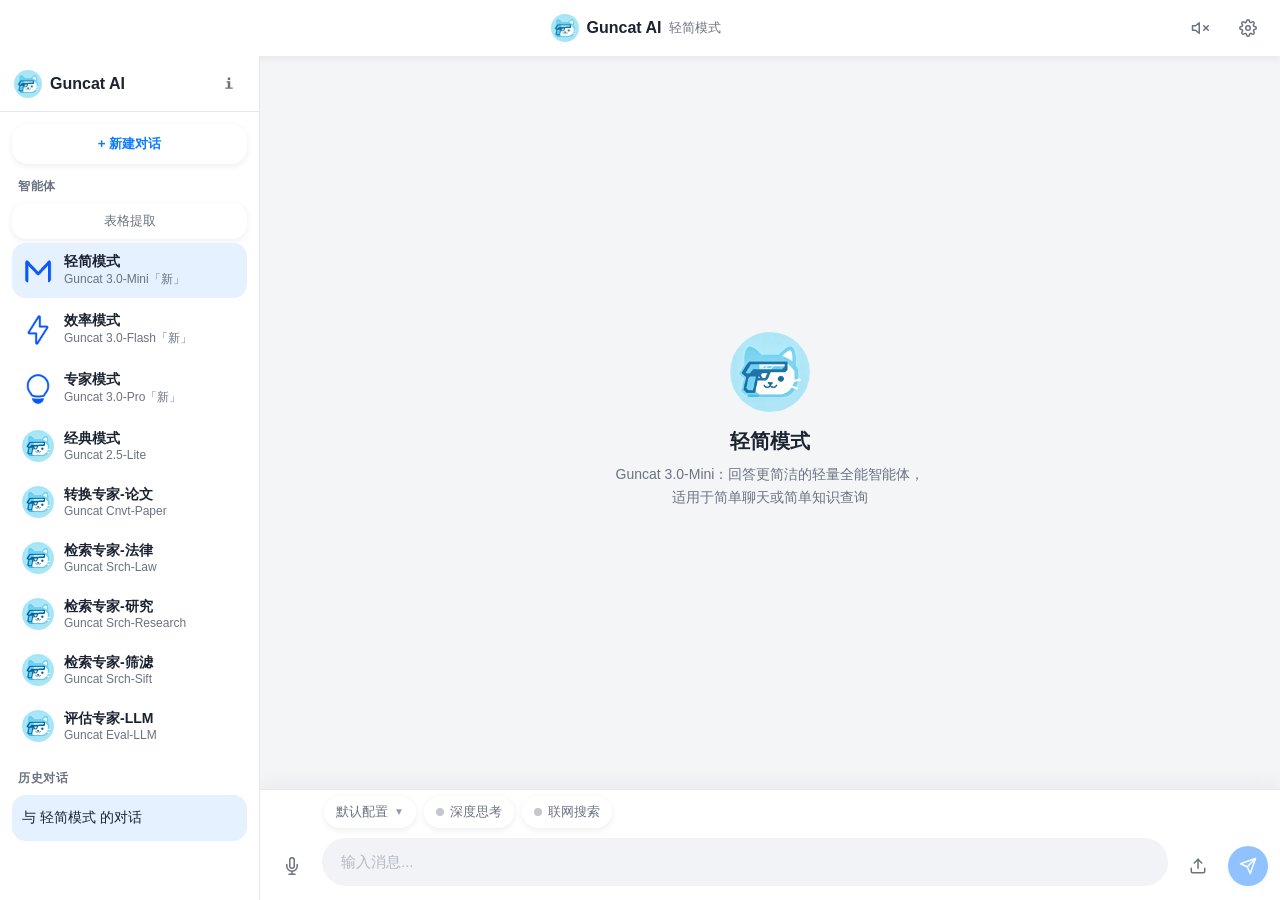
==== commit f94cdd5d: "Guncat 3.0 Series New" ====
--- a/Guncat AI Web for API/index.html
+++ b/Guncat AI Web for API/index.html
@@ -235,7 +235,9 @@
     .agent-item { display: flex; align-items: center; gap: 10px; padding: 10px; border-radius: 14px; cursor: pointer; transition: background .15s; margin-bottom: 4px; }
     .agent-item:hover { background: var(--surface-secondary); }
     .agent-item.active { background: var(--primary-light); }
-    .agent-item img { width: 32px; height: 32px; border-radius: 50%; object-fit: cover; background: var(--primary-light); }
+    .agent-item img { width: 32px; height: 32px; border-radius: 50%; object-fit: cover; }
+        .agent-item .agent-icon { width: 32px; height: 32px; flex-shrink: 0; display: flex; align-items: center; justify-content: center; border-radius: 50%; overflow: hidden; }
+        .agent-item .agent-icon svg { width: 18px; height: 18px; display: block; }
     .agent-info { flex: 1; min-width: 0; }
     .agent-info .name { font-size: 14px; font-weight: 600; white-space: nowrap; overflow: hidden; text-overflow: ellipsis; }
     .agent-info .desc { font-size: 12px; color: var(--text-secondary); white-space: nowrap; overflow: hidden; text-overflow: ellipsis; }
@@ -553,7 +555,7 @@
         <div class="about-logo">
           <img src="cat-avatar(1).png" alt="Guncat">
           <div class="about-name">Guncat AI</div>
-          <div class="about-version">version 5.1.0</div>
+          <div class="about-version">version 5.2.1</div>
         </div>
         <div class="about-links">
           <a href="https://github.com/zhubowen-bot" target="_blank" rel="noopener noreferrer">
@@ -616,6 +618,15 @@
       let webSearchEnabled = localStorage.getItem(LS_KEYS.webSearch) === 'true';
       let autoReadEnabled = localStorage.getItem(LS_KEYS.autoRead) === 'true';
       let pendingFiles = [];
+
+      // 智能体深度思考默认值：按名称匹配（效率模式默认关、专家模式默认开、轻简模式默认关），新建对话时应用。
+      // 以名称匹配而非 id，便于将来改名；默认值调整也只需改这里。
+      const AGENT_THINKING_DEFAULT_BY_NAME = { '效率模式': false, '轻简模式': false, '专家模式': true };
+      function getAgentThinkingDefault(agent) {
+        if (!agent) return null;
+        if (agent.name in AGENT_THINKING_DEFAULT_BY_NAME) return AGENT_THINKING_DEFAULT_BY_NAME[agent.name];
+        return null;
+      }
 
       // 配置方案 (对齐鸿蒙版 ApiProfile, 支持多套命名配置快速切换)
       let apiProfiles = [];
@@ -845,6 +856,15 @@
         els.modelSelectorCaret.textContent = '▼';
       }
 
+      // 获取今天的日期（本地时区），用于拼接到系统提示词最前面
+      function getTodayDateLine() {
+        const now = new Date();
+        const y = now.getFullYear();
+        const m = String(now.getMonth() + 1).padStart(2, '0');
+        const d = String(now.getDate()).padStart(2, '0');
+        return `今天的日期是 ${y}年${m}月${d}日。`;
+      }
+
       async function loadAgents() {
         try {
           const res = await fetch('agents.json');
@@ -855,7 +875,7 @@
             if (agent.promptFile) {
               try {
                 const pr = await fetch(agent.promptFile);
-                if (pr.ok) agent.systemPrompt = await pr.text();
+                if (pr.ok) agent.systemPrompt = getTodayDateLine() + '\n\n' + await pr.text();
               } catch (e) { console.warn('加载提示词失败:', agent.promptFile, e); }
             }
           }
@@ -865,13 +885,20 @@
         }
       }
 
+      // 图标解析优先级：外部路径(.svg 等) → <img> 引用；内联 <svg> 标记 → 徽章渲染；未配置 → 猫头像
+      function agentIconHTML(a) {
+        if (!a.icon) return '<img src="cat-avatar(1).png" alt="">';
+        if (a.icon.trim().startsWith('<')) return `<span class="agent-icon">${a.icon}</span>`;
+        return `<img src="${escapeHtml(a.icon)}" alt="">`;
+      }
+
       function renderAgentList() {
         els.agentList.innerHTML = agents.map(a => `
           <div class="agent-item ${currentAgent?.id === a.id ? 'active' : ''}" data-id="${a.id}">
-            <img src="cat-avatar(1).png" alt="">
+            ${agentIconHTML(a)}
             <div class="agent-info">
               <div class="name">${escapeHtml(a.name)}</div>
-              <div class="desc">${escapeHtml(a.description)}</div>
+              <div class="desc">${escapeHtml(a.shortDescription || a.description)}</div>
             </div>
           </div>
         `).join('');
@@ -966,6 +993,13 @@
         saveConversations();
         openConversation(id);
         renderConversationList();
+        // 效率模式默认关闭深度思考、专家模式默认开启：新建对话时按当前智能体重置开关
+        const def = getAgentThinkingDefault(currentAgent);
+        if (def !== null) {
+          thinkingEnabled = def;
+          localStorage.setItem(LS_KEYS.thinking, def ? 'true' : 'false');
+          updateThinkingToggleUI();
+        }
       }
 
       function openConversation(id, options = {}) {
@@ -975,6 +1009,15 @@
         localStorage.setItem(LS_KEYS.currentConv, id);
         if (!options.skipAgentSync && conv.agentId && (!currentAgent || currentAgent.id !== conv.agentId)) {
           selectAgent(conv.agentId, { skipConversationSwitch: true });
+        }
+        // 空对话等价于新对话：打开效率/专家模式的空对话时按智能体名称重置深度思考默认值（效率模式关、专家模式开）
+        if (conv.messages.length === 0) {
+          const def = getAgentThinkingDefault(currentAgent);
+          if (def !== null) {
+            thinkingEnabled = def;
+            localStorage.setItem(LS_KEYS.thinking, def ? 'true' : 'false');
+            updateThinkingToggleUI();
+          }
         }
         renderMessages();
         renderConversationList();
@@ -1002,7 +1045,7 @@
             <div class="empty-state">
               <img src="cat-avatar(1).png" alt="Guncat">
               <h2>${currentAgent ? escapeHtml(currentAgent.name) : 'Guncat AI'}</h2>
-              <p>${currentAgent ? escapeHtml(currentAgent.description) : '选择一个智能体开始对话'}</p>
+              <p>${currentAgent ? escapeHtml(currentAgent.description || currentAgent.shortDescription) : '选择一个智能体开始对话'}</p>
             </div>`;
           return;
         }
@@ -2032,7 +2075,10 @@
             }
             if (parts.length) { messages.push({ role: 'user', content: parts }); continue; }
           }
-          messages.push({ role: m.role, content: m.content });
+          const historyMsg = { role: m.role, content: m.content };
+          // 请求携带 tools（联网搜索）时，DeepSeek 要求回传中间 assistant 的 reasoning_content，否则多轮可能 400。
+          if (m.role === 'assistant' && webSearchEnabled && m.reasoning) historyMsg.reasoning_content = m.reasoning;
+          messages.push(historyMsg);
         }
         const last = history.length ? history[history.length - 1] : null;
         if (!last || last.role !== 'user' || last.content !== userText) {
@@ -2040,12 +2086,15 @@
         }
 
         const body = { model: config.model, messages, stream: true };
-        if (thinkingEnabled) body.reasoning_effort = 'high';
         if (webSearchEnabled) body.tools = [{ type: 'web_search' }]; // 是否生效取决于服务商支持
         if (config.temperature != null) body.temperature = config.temperature;
         if (config.topP != null) body.top_p = config.topP;
         if (config.maxTokens != null) body.max_tokens = config.maxTokens;
         mergeExtraBody(body, config);
+        // 深度思考开关（OpenAI 兼容格式）：thinking.type 控制开关 + reasoning_effort 控制强度。
+        // 放在 extraBody 合并之后，确保界面开关优先级最高。
+        body.thinking = { type: thinkingEnabled ? 'enabled' : 'disabled' };
+        if (thinkingEnabled) body.reasoning_effort = 'high';
         return body;
       }
 
@@ -2085,13 +2134,9 @@
         if (config.topP != null) body.top_p = config.topP;
         if (config.maxTokens != null) body.max_output_tokens = config.maxTokens;
         mergeExtraBody(body, config);
-        // 深度思考按钮必须显式控制，放在 extraBody 合并之后确保界面开关拥有最高优先级。
-        // OpenAI Responses 标准使用 reasoning；火山方舟保留 thinking 扩展以兼容现有行为。
-        if (trimBaseUrl(config.baseUrl).indexOf('volces.com') !== -1) {
-          body.thinking = { type: thinkingEnabled ? 'enabled' : 'disabled' };
-        } else if (thinkingEnabled) {
-          body.reasoning = { effort: 'high' };
-        }
+        // 深度思考开关（Responses API 格式）：reasoning.effort 控制开关，none 表示关闭。
+        // 放在 extraBody 合并之后，确保界面开关优先级最高。
+        body.reasoning = { effort: thinkingEnabled ? 'high' : 'none' };
         return body;
       }
 
@@ -2172,6 +2217,10 @@
         if (config.temperature != null) body.temperature = config.temperature;
         if (config.topP != null) body.top_p = config.topP;
         mergeExtraBody(body, config);
+        // 深度思考开关（Anthropic 兼容格式）：thinking.type 控制开关 + output_config.effort 控制强度。
+        // 放在 extraBody 合并之后，确保界面开关优先级最高。
+        body.thinking = { type: thinkingEnabled ? 'enabled' : 'disabled' };
+        if (thinkingEnabled) body.output_config = { effort: 'high' };
         return body;
       }
 
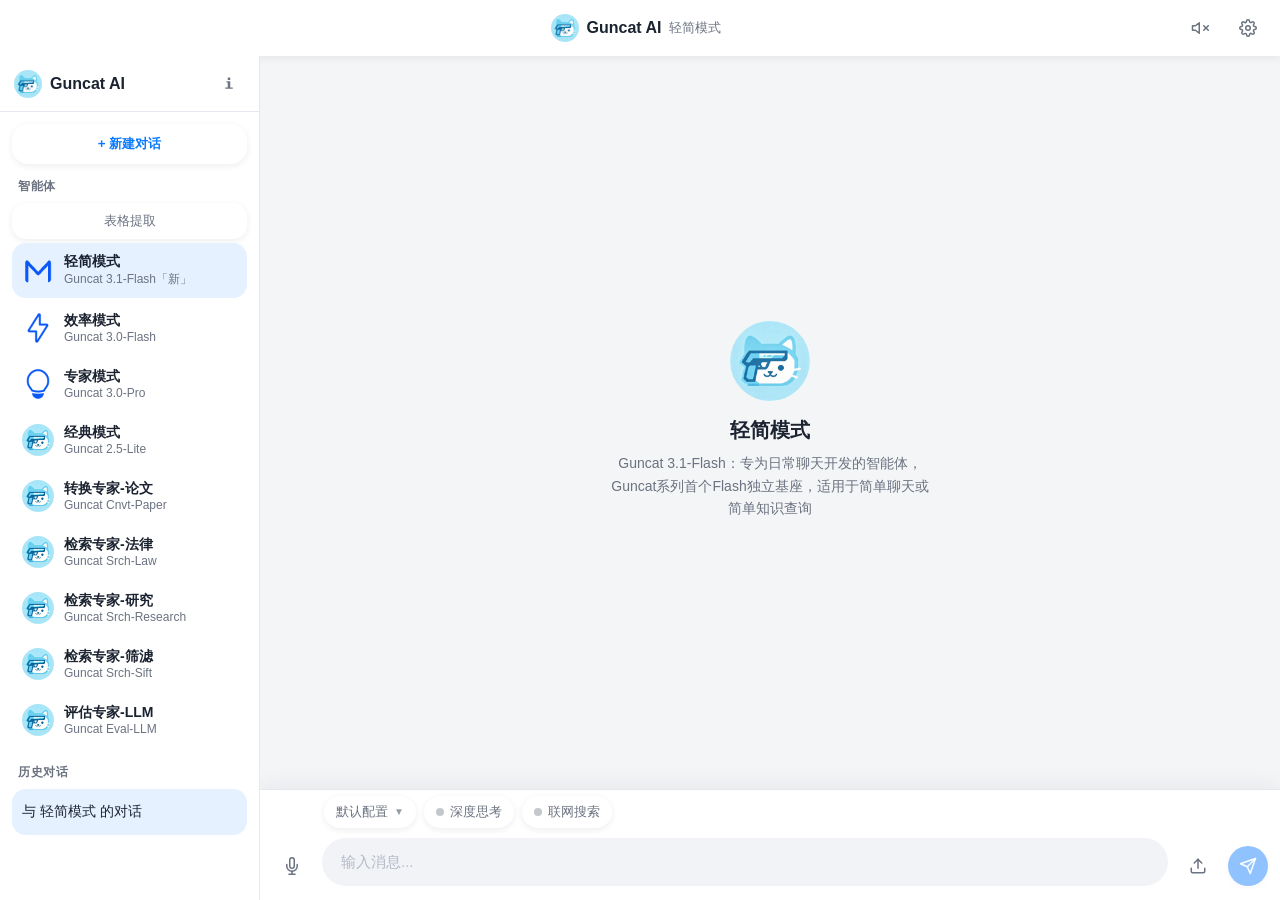
==== commit 85b6f227: "6.1.1 Version" ====
--- a/Guncat AI Web for API/index.html
+++ b/Guncat AI Web for API/index.html
@@ -119,6 +119,8 @@
     .code-block-wrapper:hover .copy-code-btn { opacity: 1; }
     .copy-code-btn:hover { background: rgba(255,255,255,.24); color: #fff; }
     .copy-code-btn.copied { background: rgba(61,190,100,.25); color: #a5e8b8; }
+    .mermaid-diagram { margin: 10px 0; padding: 12px 8px; border-radius: 10px; background: var(--surface-raised); overflow-x: auto; text-align: center; }
+    .mermaid-diagram svg { max-width: 100%; height: auto; }
     @media (hover: none) {
       .copy-code-btn { opacity: 1; }
     }
@@ -856,7 +858,8 @@
         els.modelSelectorCaret.textContent = '▼';
       }
 
-      // 获取今天的日期（本地时区），用于拼接到系统提示词最前面
+      // 获取今天的日期（本地时区）。必须附加到系统提示词末尾而非开头：
+      // 提示词前缀保持逐字节稳定才能命中服务商的前缀缓存，开头的日期每跨天变化会使整个长提示词缓存全部失效
       function getTodayDateLine() {
         const now = new Date();
         const y = now.getFullYear();
@@ -875,7 +878,7 @@
             if (agent.promptFile) {
               try {
                 const pr = await fetch(agent.promptFile);
-                if (pr.ok) agent.systemPrompt = getTodayDateLine() + '\n\n' + await pr.text();
+                if (pr.ok) agent.systemPrompt = (await pr.text()) + '\n\n' + getTodayDateLine();
               } catch (e) { console.warn('加载提示词失败:', agent.promptFile, e); }
             }
           }
@@ -1052,6 +1055,7 @@
         els.messages.innerHTML = conv.messages.map(m => createMessageHTML(m)).join('');
         els.messages.querySelectorAll('pre code').forEach(block => hljs.highlightElement(block));
         enhanceCodeBlocks(els.messages);
+        renderMermaidBlocks(els.messages);
         scrollToBottom();
       }
 
@@ -1192,7 +1196,9 @@
         //    ```lang 内容 ```  →  标准围栏
         //    ```lang\n...\n```lang  →  标准闭合
         content = content.replace(/(^|\n)```(\w*)[ \t]+(.*?)\s*```(\n|$)/gms, '$1```$2\n$3\n```$4');
-        content = content.replace(/(^```\w+\s*\n[\s\S]*?)^```\w+\s*$/gm, '$1```');
+        // 闭合围栏允许裸 ```（\w*）：若仅匹配 ```\w+，标准裸闭合无法终止惰性匹配，
+        // 会吞掉下一个代码块的 ```lang 开头，导致一段回答中第二个及之后的代码块/图表丢失语言标注
+        content = content.replace(/(^```\w+\s*\n[\s\S]*?)^```\w*\s*$/gm, '$1```');
 
         // 1. 先保护代码块（行内 + 围栏），避免被后续 LaTeX 处理误伤
         const codePlaceholders = [];
@@ -1332,6 +1338,112 @@
         });
       }
 
+      // ===== Mermaid 图表渲染（flowchart / sequence / mindmap 思维导图等）=====
+      // 懒加载 mermaid ESM（CDN，与 marked/hljs/katex 同为外链依赖）；加载失败时保持代码块原样展示
+      let mermaidLibPromise = null;
+      function ensureMermaid() {
+        if (!mermaidLibPromise) {
+          mermaidLibPromise = import('https://cdn.jsdelivr.net/npm/mermaid@11.4.1/dist/mermaid.esm.min.mjs')
+            .then(mod => {
+              const mermaid = mod.default;
+              const dark = window.matchMedia && window.matchMedia('(prefers-color-scheme: dark)').matches;
+              mermaid.initialize({ startOnLoad: false, theme: dark ? 'dark' : 'default', securityLevel: 'strict', fontFamily: 'inherit' });
+              return mermaid;
+            })
+            .catch(err => {
+              console.warn('Mermaid 加载失败，图表保持代码形式展示:', err);
+              mermaidLibPromise = null;
+              return null;
+            });
+        }
+        return mermaidLibPromise;
+      }
+
+      let mermaidRenderSeq = 0;
+      const mermaidSvgCache = new Map();      // 源码 -> 已渲染 SVG：流式期间每帧重建 DOM 后可即时同步复用，避免闪烁与重复渲染
+      const mermaidInflight = new Map();      // 源码 -> 进行中的渲染 Promise：同一图表不并发渲染
+      const mermaidFailedSources = new Set(); // 解析失败的源码不再重试（流式期间避免每帧重复报错）
+      const MERMAID_CACHE_LIMIT = 40;
+
+      // 渲染单段 mermaid 源码（带缓存 / 去重 / 失败记录），失败返回 null
+      function renderMermaidSource(mermaid, source) {
+        if (mermaidSvgCache.has(source)) return Promise.resolve(mermaidSvgCache.get(source));
+        const inflight = mermaidInflight.get(source);
+        if (inflight) return inflight;
+        const id = 'mermaid-svg-' + Date.now() + '-' + (++mermaidRenderSeq);
+        const p = mermaid.render(id, source)
+          .then(({ svg }) => {
+            mermaidSvgCache.set(source, svg);
+            if (mermaidSvgCache.size > MERMAID_CACHE_LIMIT) mermaidSvgCache.delete(mermaidSvgCache.keys().next().value);
+            return svg;
+          })
+          .catch(err => {
+            console.warn('Mermaid 渲染失败，保留源码:', err);
+            mermaidFailedSources.add(source);
+            // mermaid.render 失败时会向 body 残留一个错误占位元素，清理掉
+            document.getElementById('d' + id)?.remove();
+            return null;
+          })
+          .finally(() => mermaidInflight.delete(source));
+        mermaidInflight.set(source, p);
+        return p;
+      }
+
+      function replaceWithMermaidSvg(block, svg) {
+        const holder = document.createElement('div');
+        holder.className = 'mermaid-diagram';
+        holder.innerHTML = svg;
+        const pre = block.closest('pre');
+        const target = (pre && pre.closest('.code-block-wrapper')) || pre;
+        if (target && target.parentNode) target.parentNode.replaceChild(holder, target);
+      }
+
+      // 判断 Markdown 源码中最后一个 ```mermaid 围栏是否尚未闭合（流式中途的半截图表先不渲染）
+      function isMermaidFenceOpen(content) {
+        if (!content) return false;
+        let fence = null;
+        for (const line of content.split('\n')) {
+          const m = line.match(/^[ \t]*(`{3,}|~{3,})(.*)$/);
+          if (fence) {
+            // 闭合围栏：同字符、长度不小于开头且无信息串
+            if (m && m[1][0] === fence.char && m[1].length >= fence.len && !m[2].trim()) fence = null;
+          } else if (m) {
+            const info = m[2].trim();
+            fence = { char: m[1][0], len: m[1].length, isMermaid: /^mermaid\b/i.test(info) };
+          }
+        }
+        return !!(fence && fence.isMermaid);
+      }
+
+      // 将容器内 ```mermaid 代码块替换为渲染后的 SVG；解析失败或库不可用时保留源码
+      // isFinal=false 为流式增量渲染：跳过尚未闭合的图表围栏，命中缓存的图表同步插入（无闪烁）
+      async function renderMermaidBlocks(container, { isFinal = true, content = null } = {}) {
+        const blocks = container.querySelectorAll('pre > code.language-mermaid');
+        if (!blocks.length) return;
+        const mermaid = await ensureMermaid();
+        if (!mermaid) return;
+        const skipLast = !isFinal && content && isMermaidFenceOpen(content);
+        let i = 0;
+        for (const block of blocks) {
+          const isLast = i++ === blocks.length - 1;
+          if (isLast && skipLast) continue;
+          if (block.dataset.mermaidDone) continue;
+          const source = block.textContent;
+          const cached = mermaidSvgCache.get(source);
+          if (cached) {
+            block.dataset.mermaidDone = '1';
+            replaceWithMermaidSvg(block, cached);
+            continue;
+          }
+          if (mermaidFailedSources.has(source)) continue;
+          block.dataset.mermaidDone = '1';
+          renderMermaidSource(mermaid, source).then(svg => {
+            // 等待渲染期间流式更新可能已重建 DOM：旧节点直接丢弃，新节点下一帧从缓存即时插入
+            if (svg && block.isConnected) replaceWithMermaidSvg(block, svg);
+          });
+        }
+      }
+
       function markdownToPlainText(md) {
         let html = marked.parse(md || '');
         html = html
@@ -1401,18 +1513,20 @@
         if (streamUpdatePending) return;
         streamUpdatePending = true;
         requestAnimationFrame(() => {
+          if (!streamUpdatePending) return; // 终帧已直接渲染，跳过过期的调度
           const now = performance.now();
           const elapsed = now - streamUpdateLastTime;
           if (elapsed >= STREAM_UPDATE_INTERVAL) {
             flushStreamUpdate();
           } else {
-            setTimeout(flushStreamUpdate, STREAM_UPDATE_INTERVAL - elapsed);
+            setTimeout(() => { if (streamUpdatePending) flushStreamUpdate(); }, STREAM_UPDATE_INTERVAL - elapsed);
           }
         });
       }
 
       // 渲染单条 AI 消息：正文 Markdown + 顶部深度思考折叠条（含右侧统计）
-      function renderStreamingMessage(el, state) {
+      // isFinal: 流式结束后的终帧渲染；流式期间也会增量渲染已闭合的 mermaid 代码块
+      function renderStreamingMessage(el, state, isFinal = false) {
         const bubble = el.querySelector('.bubble');
         if (!bubble) return;
         if (state.content !== undefined) {
@@ -1437,14 +1551,15 @@
           }
         }
         enhanceCodeBlocks(el);
+        renderMermaidBlocks(bubble, { isFinal, content: state.content ?? null });
         scrollToBottom();
       }
 
-      function flushStreamUpdate() {
+      function flushStreamUpdate(isFinal = false) {
         streamUpdatePending = false;
         streamUpdateLastTime = performance.now();
         if (!streamUpdateEl || !streamUpdateState) return;
-        renderStreamingMessage(streamUpdateEl, streamUpdateState);
+        renderStreamingMessage(streamUpdateEl, streamUpdateState, isFinal);
       }
 
       function scrollToBottom() {
@@ -1830,6 +1945,8 @@
       async function streamChat(userText, config) {
         isStreaming = true;
         updateInputButtons();
+        // 预加载 mermaid 图表库：与文字流式并行下载，图表写完即可渲染，无需额外等待
+        ensureMermaid();
         const protocol = getProtocol(normalizeProvider(config.provider));
         const url = resolveRequestUrl(config, protocol);
 
@@ -1898,9 +2015,9 @@
             }
             saveConversations();
           }
-          // 流式结束后以折叠态 + 最终统计重新渲染该消息
+          // 流式结束后以折叠态 + 最终统计重新渲染该消息（isFinal: 此时把 mermaid 代码块渲染成图表）
           if (el && el.parentNode) {
-            renderStreamingMessage(el, { content: fullContent, reasoning, stats, streaming: false });
+            renderStreamingMessage(el, { content: fullContent, reasoning, stats, streaming: false }, true);
           }
           // 自动朗读：回答正常完成后自动播报（对齐鸿蒙版 autoReadEnabled）
           if (!aborted && !streamError && fullContent && autoReadEnabled) {
